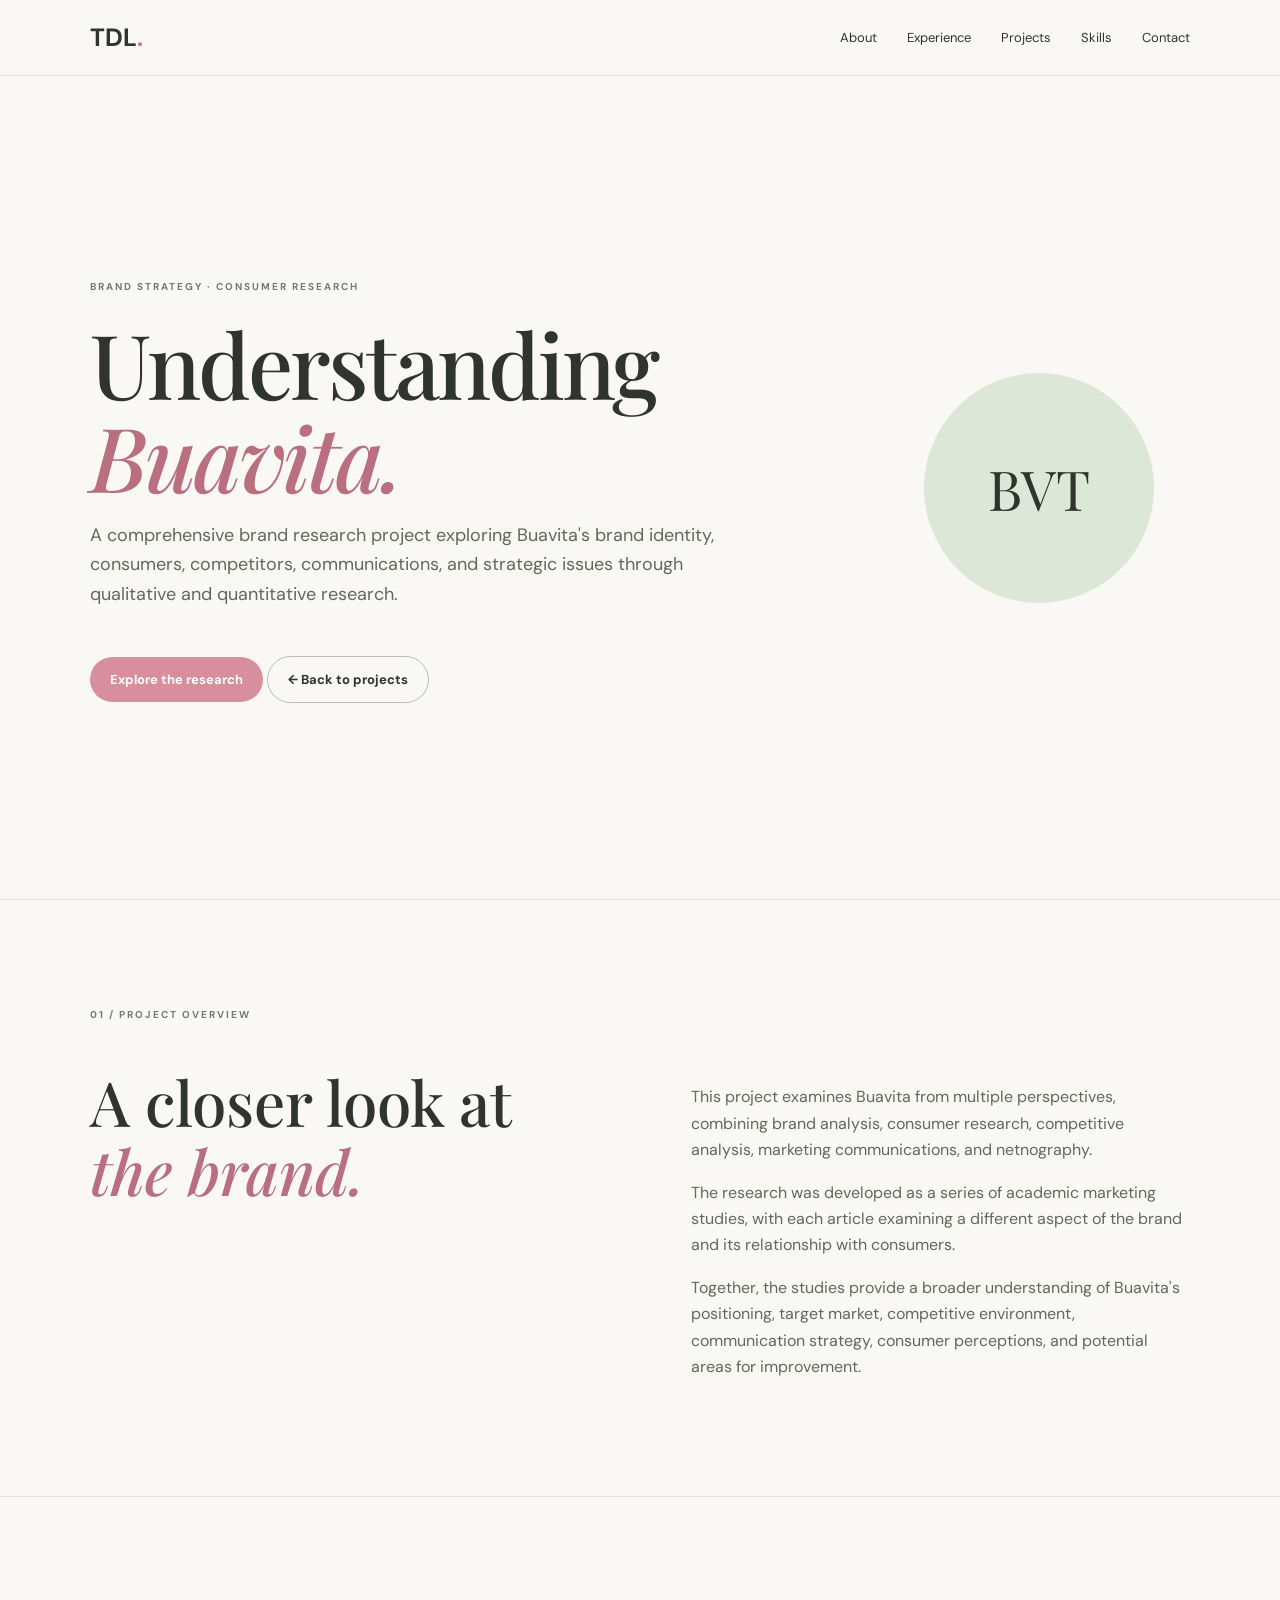
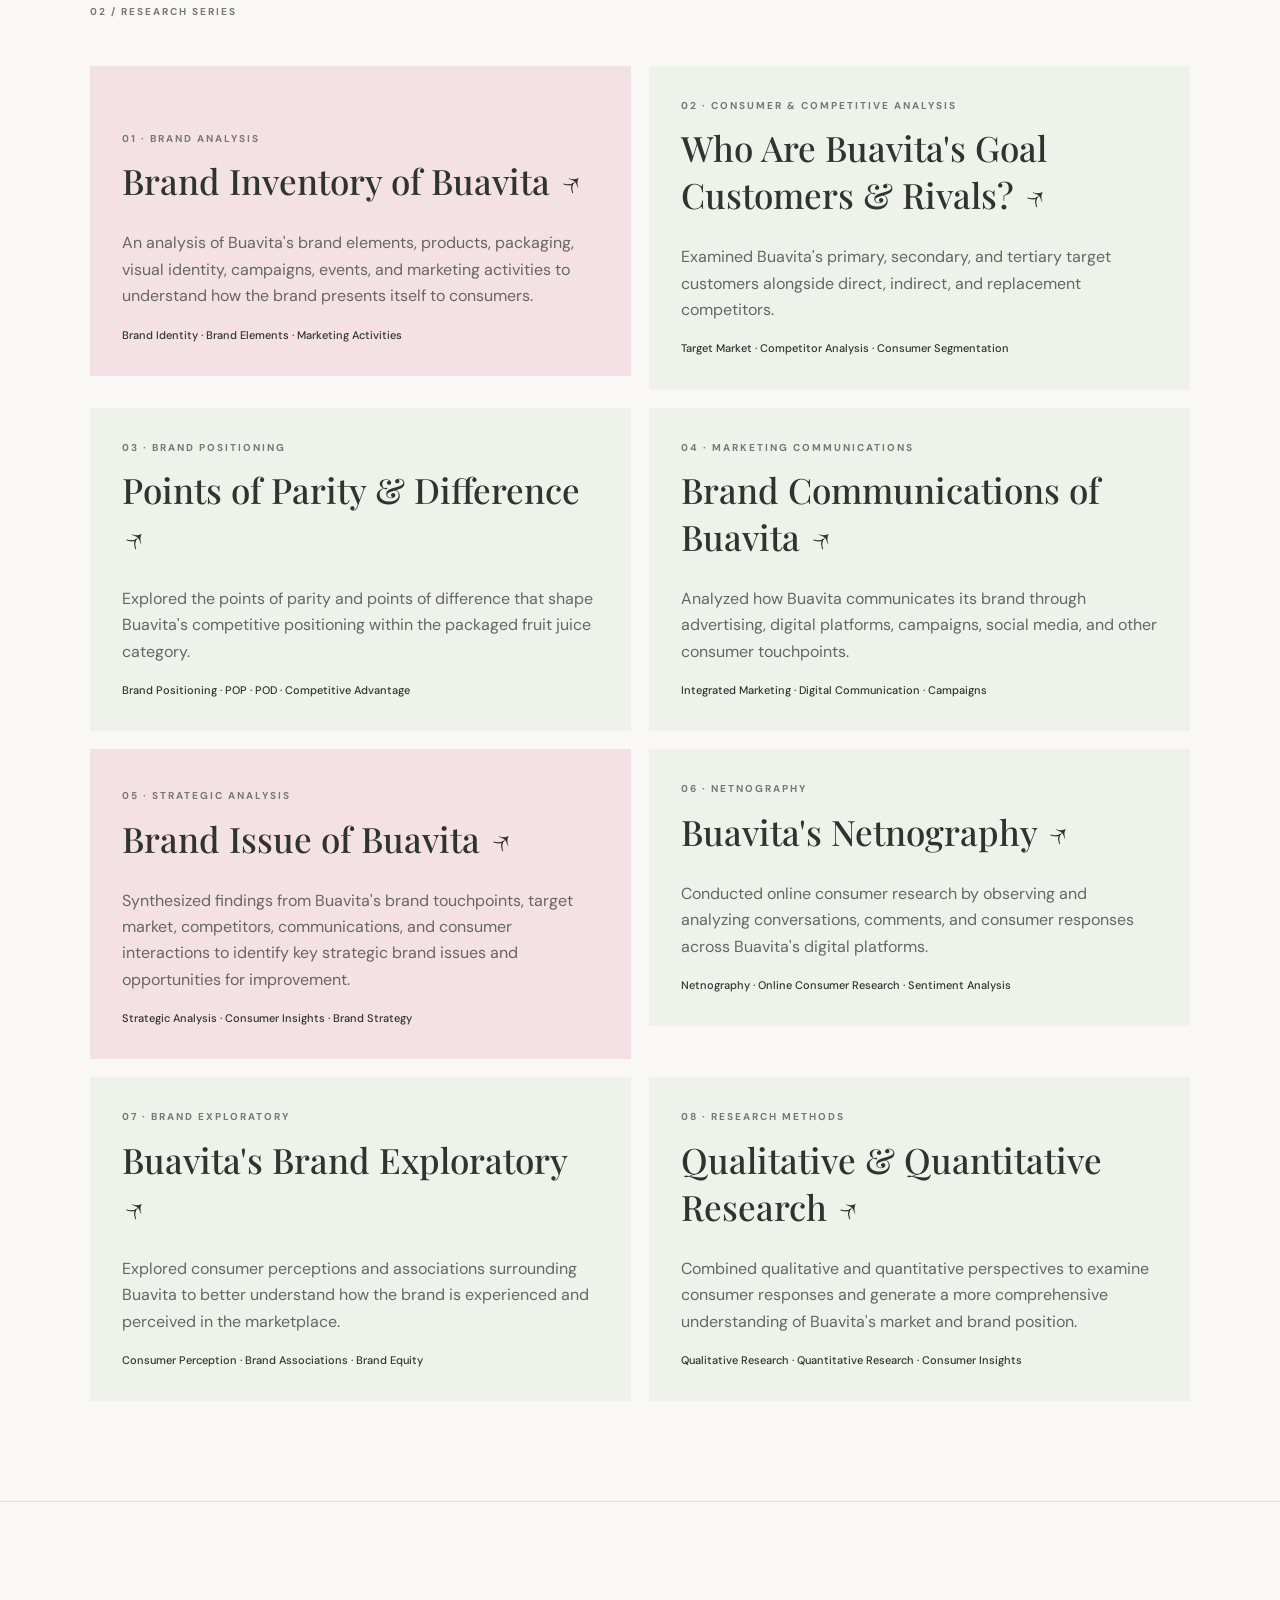
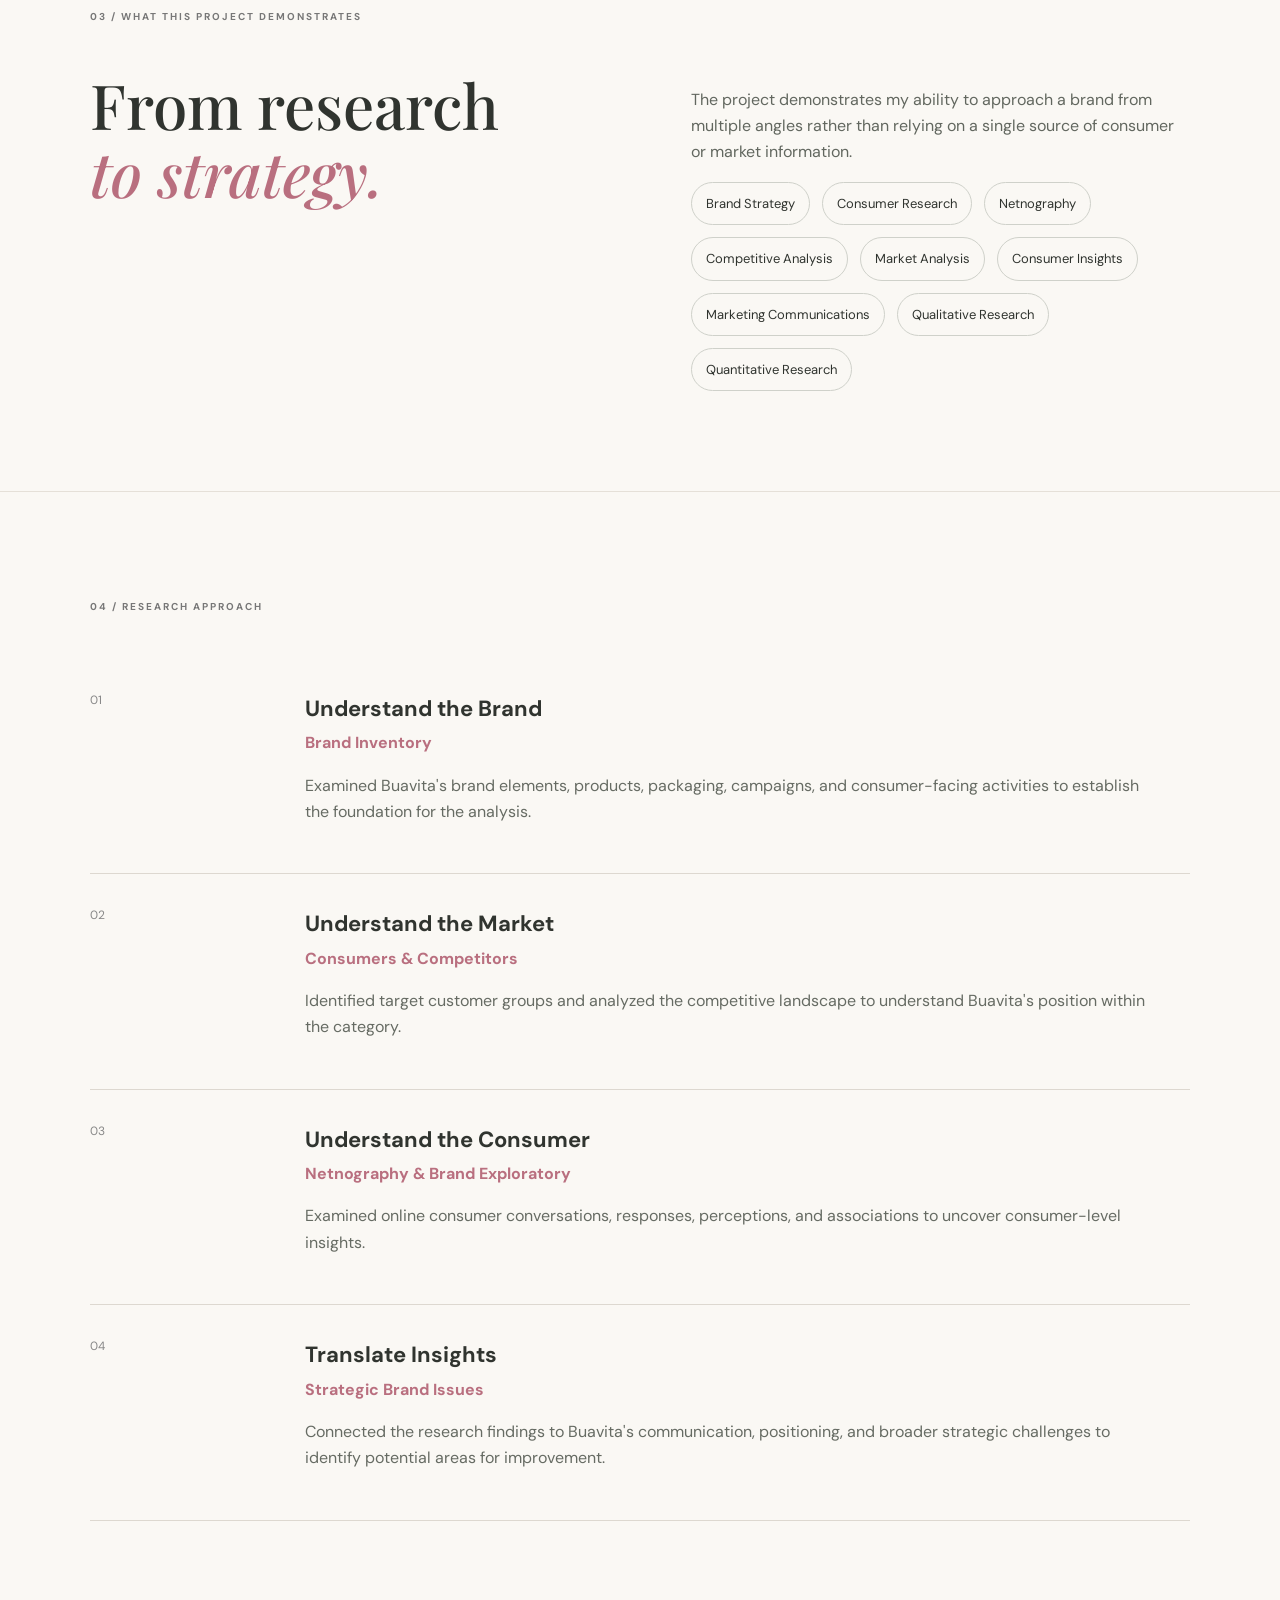
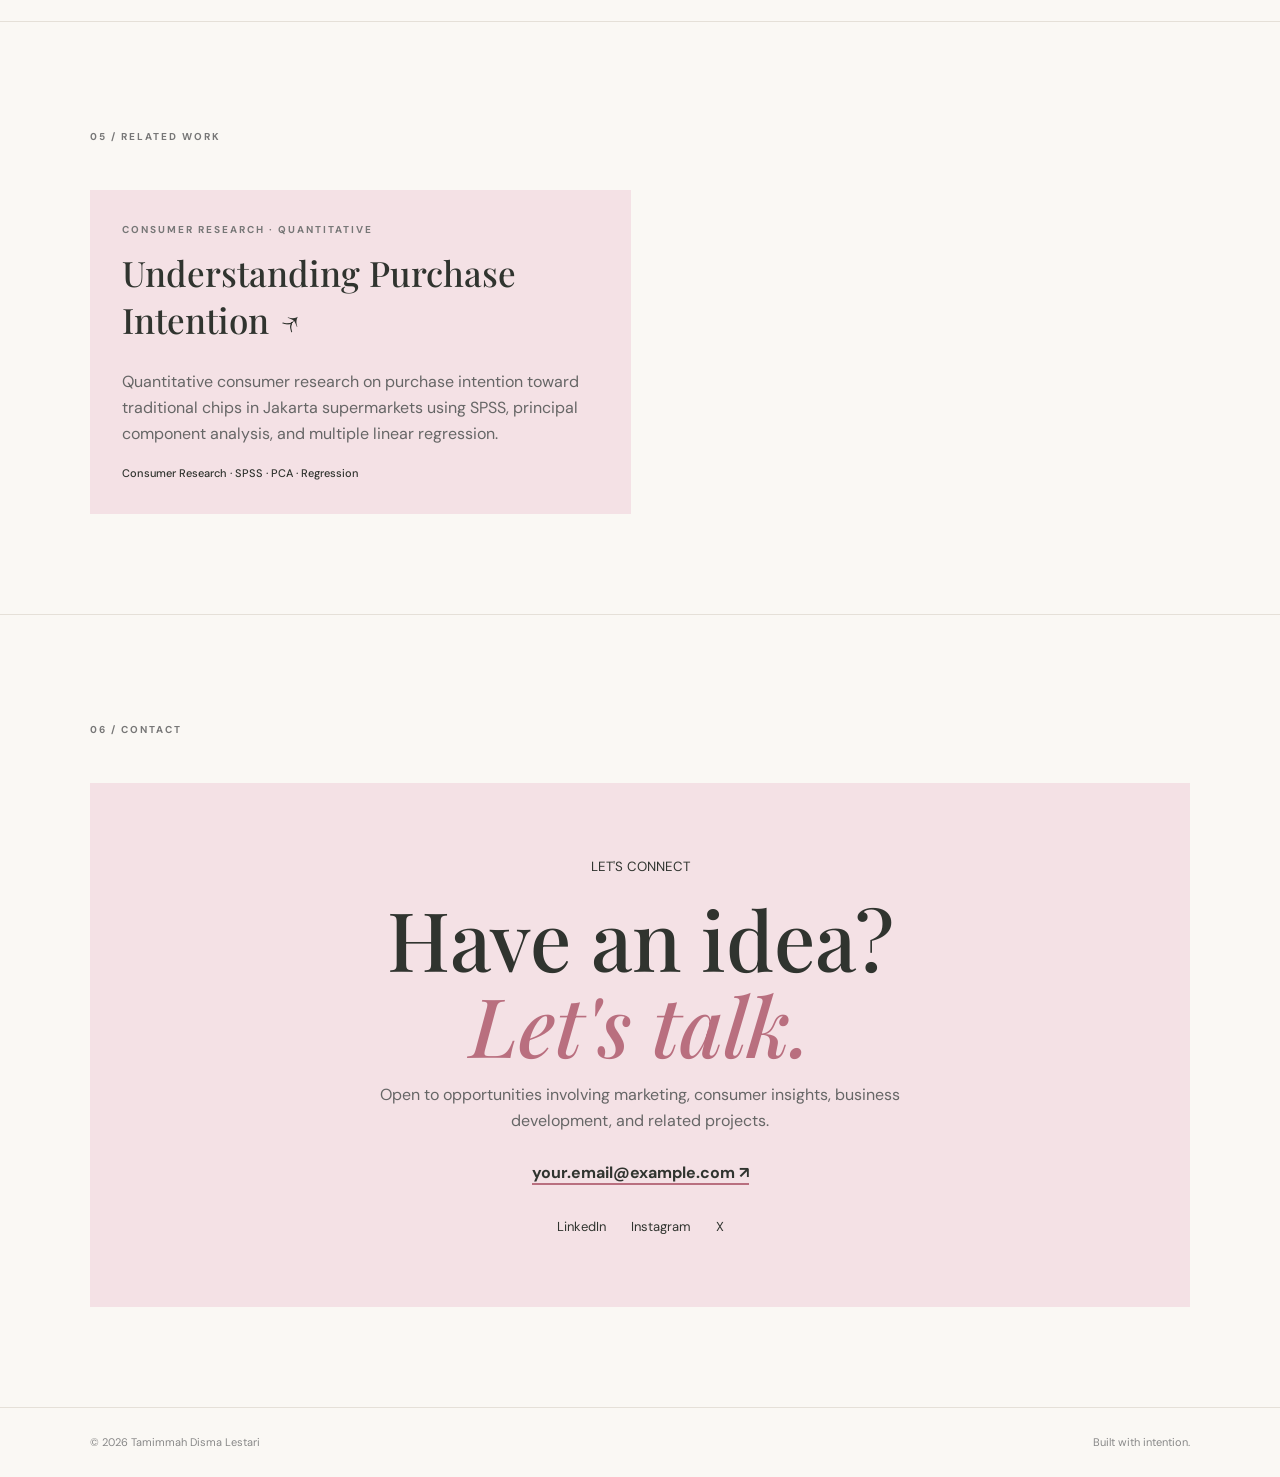
==== buavita.html @ c4d11d2f "Create buavita.html" ====
<!doctype html>
<html lang="en">
<head>
  <meta charset="utf-8">
  <meta name="viewport" content="width=device-width,initial-scale=1">

  <title>Buavita Brand Strategy · Tamimmah Disma Lestari</title>

  <link rel="preconnect" href="https://fonts.googleapis.com">
  <link rel="preconnect" href="https://fonts.gstatic.com" crossorigin>

  <link href="https://fonts.googleapis.com/css2?family=DM+Sans:wght@400;500;600;700&family=Playfair+Display:ital,wght@0,500;0,600;1,500&display=swap" rel="stylesheet">

  <link rel="stylesheet" href="style.css">
</head>

<body>

<header>
  <a class="logo" href="index.html">TDL<span>.</span></a>

  <button id="menu">☰</button>

  <nav>
    <a href="index.html#about">About</a>
    <a href="index.html#experience">Experience</a>
    <a href="index.html#projects">Projects</a>
    <a href="index.html#skills">Skills</a>
    <a href="index.html#contact">Contact</a>
  </nav>
</header>


<!-- HERO -->

<section class="hero">

  <div>

    <small>BRAND STRATEGY · CONSUMER RESEARCH</small>

    <h1>
      Understanding <i>Buavita.</i>
    </h1>

    <p>
      A comprehensive brand research project exploring Buavita's
      brand identity, consumers, competitors, communications,
      and strategic issues through qualitative and quantitative research.
    </p>

    <a class="btn" href="#research">
      Explore the research
    </a>

    <a class="btn ghost" href="index.html#projects">
      ← Back to projects
    </a>

  </div>

  <div class="initials">BVT</div>

</section>


<!-- OVERVIEW -->

<section id="research">

  <small>01 / PROJECT OVERVIEW</small>

  <div class="grid">

    <h2>
      A closer look at<br>
      <i>the brand.</i>
    </h2>

    <div>

      <p>
        This project examines Buavita from multiple perspectives,
        combining brand analysis, consumer research, competitive
        analysis, marketing communications, and netnography.
      </p>

      <p>
        The research was developed as a series of academic marketing
        studies, with each article examining a different aspect of
        the brand and its relationship with consumers.
      </p>

      <p>
        Together, the studies provide a broader understanding of
        Buavita's positioning, target market, competitive environment,
        communication strategy, consumer perceptions, and potential
        areas for improvement.
      </p>

    </div>

  </div>

</section>


<!-- RESEARCH SERIES -->

<section>

  <small>02 / RESEARCH SERIES</small>

  <div class="cards">


    <!-- ARTICLE 01 -->

    <a
      class="project-link"
      href="https://tamimmah-disma.medium.com/brand-inventory-of-buavita-a9347f192b35"
      target="_blank"
      rel="noopener noreferrer"
    >

      <article class="featured">

        <small>01 · BRAND ANALYSIS</small>

        <h2>
          Brand Inventory of Buavita ↗
        </h2>

        <p>
          An analysis of Buavita's brand elements, products,
          packaging, visual identity, campaigns, events,
          and marketing activities to understand how the
          brand presents itself to consumers.
        </p>

        <b>
          Brand Identity · Brand Elements · Marketing Activities
        </b>

      </article>

    </a>


    <!-- ARTICLE 02 -->

    <a
      class="project-link"
      href="https://tamimmah-disma.medium.com/who-are-buavita-s-goal-customers-and-rivals-48ff3c3909b0"
      target="_blank"
      rel="noopener noreferrer"
    >

      <article>

        <small>02 · CONSUMER & COMPETITIVE ANALYSIS</small>

        <h2>
          Who Are Buavita's Goal Customers & Rivals? ↗
        </h2>

        <p>
          Examined Buavita's primary, secondary, and tertiary
          target customers alongside direct, indirect, and
          replacement competitors.
        </p>

        <b>
          Target Market · Competitor Analysis · Consumer Segmentation
        </b>

      </article>

    </a>


    <!-- ARTICLE 03 -->

    <a
      class="project-link"
      href="https://tamimmah-disma.medium.com/buavita-s-point-of-parities-and-diversities-c2ceabd9a7ab"
      target="_blank"
      rel="noopener noreferrer"
    >

      <article>

        <small>03 · BRAND POSITIONING</small>

        <h2>
          Points of Parity & Difference ↗
        </h2>

        <p>
          Explored the points of parity and points of difference
          that shape Buavita's competitive positioning within
          the packaged fruit juice category.
        </p>

        <b>
          Brand Positioning · POP · POD · Competitive Advantage
        </b>

      </article>

    </a>


    <!-- ARTICLE 04 -->

    <a
      class="project-link"
      href="https://tamimmah-disma.medium.com/brand-communications-of-buavita-9f6d4746de29"
      target="_blank"
      rel="noopener noreferrer"
    >

      <article>

        <small>04 · MARKETING COMMUNICATIONS</small>

        <h2>
          Brand Communications of Buavita ↗
        </h2>

        <p>
          Analyzed how Buavita communicates its brand through
          advertising, digital platforms, campaigns, social media,
          and other consumer touchpoints.
        </p>

        <b>
          Integrated Marketing · Digital Communication · Campaigns
        </b>

      </article>

    </a>


    <!-- ARTICLE 05 -->

    <a
      class="project-link"
      href="https://tamimmah-disma.medium.com/brand-issue-of-buavita-b6153f0d9387"
      target="_blank"
      rel="noopener noreferrer"
    >

      <article class="featured">

        <small>05 · STRATEGIC ANALYSIS</small>

        <h2>
          Brand Issue of Buavita ↗
        </h2>

        <p>
          Synthesized findings from Buavita's brand touchpoints,
          target market, competitors, communications, and consumer
          interactions to identify key strategic brand issues and
          opportunities for improvement.
        </p>

        <b>
          Strategic Analysis · Consumer Insights · Brand Strategy
        </b>

      </article>

    </a>


    <!-- ARTICLE 06 -->

    <a
      class="project-link"
      href="https://tamimmah-disma.medium.com/buavitas-netnography-61ecbf5b9eec"
      target="_blank"
      rel="noopener noreferrer"
    >

      <article>

        <small>06 · NETNOGRAPHY</small>

        <h2>
          Buavita's Netnography ↗
        </h2>

        <p>
          Conducted online consumer research by observing and
          analyzing conversations, comments, and consumer responses
          across Buavita's digital platforms.
        </p>

        <b>
          Netnography · Online Consumer Research · Sentiment Analysis
        </b>

      </article>

    </a>


    <!-- ARTICLE 07 -->

    <a
      class="project-link"
      href="https://tamimmah-disma.medium.com/buavitas-brand-exploratory-178ee6244a86"
      target="_blank"
      rel="noopener noreferrer"
    >

      <article>

        <small>07 · BRAND EXPLORATORY</small>

        <h2>
          Buavita's Brand Exploratory ↗
        </h2>

        <p>
          Explored consumer perceptions and associations surrounding
          Buavita to better understand how the brand is experienced
          and perceived in the marketplace.
        </p>

        <b>
          Consumer Perception · Brand Associations · Brand Equity
        </b>

      </article>

    </a>


    <!-- ARTICLE 08 -->

    <a
      class="project-link"
      href="https://tamimmah-disma.medium.com/nethnography-qualitative-quantitative-research-of-buavita-6ca28031c7a3"
      target="_blank"
      rel="noopener noreferrer"
    >

      <article>

        <small>08 · RESEARCH METHODS</small>

        <h2>
          Qualitative & Quantitative Research ↗
        </h2>

        <p>
          Combined qualitative and quantitative perspectives to
          examine consumer responses and generate a more comprehensive
          understanding of Buavita's market and brand position.
        </p>

        <b>
          Qualitative Research · Quantitative Research · Consumer Insights
        </b>

      </article>

    </a>


  </div>

</section>


<!-- KEY TAKEAWAYS -->

<section>

  <small>03 / WHAT THIS PROJECT DEMONSTRATES</small>

  <div class="grid">

    <h2>
      From research<br>
      <i>to strategy.</i>
    </h2>

    <div>

      <p>
        The project demonstrates my ability to approach a brand
        from multiple angles rather than relying on a single source
        of consumer or market information.
      </p>

      <div class="skills">

        <span>Brand Strategy</span>
        <span>Consumer Research</span>
        <span>Netnography</span>
        <span>Competitive Analysis</span>
        <span>Market Analysis</span>
        <span>Consumer Insights</span>
        <span>Marketing Communications</span>
        <span>Qualitative Research</span>
        <span>Quantitative Research</span>

      </div>

    </div>

  </div>

</section>


<!-- RESEARCH APPROACH -->

<section>

  <small>04 / RESEARCH APPROACH</small>

  <div class="list">


    <article>

      <time>01</time>

      <div>

        <h3>
          Understand the Brand
        </h3>

        <h4>
          Brand Inventory
        </h4>

        <p>
          Examined Buavita's brand elements, products,
          packaging, campaigns, and consumer-facing activities
          to establish the foundation for the analysis.
        </p>

      </div>

    </article>


    <article>

      <time>02</time>

      <div>

        <h3>
          Understand the Market
        </h3>

        <h4>
          Consumers & Competitors
        </h4>

        <p>
          Identified target customer groups and analyzed the
          competitive landscape to understand Buavita's position
          within the category.
        </p>

      </div>

    </article>


    <article>

      <time>03</time>

      <div>

        <h3>
          Understand the Consumer
        </h3>

        <h4>
          Netnography & Brand Exploratory
        </h4>

        <p>
          Examined online consumer conversations, responses,
          perceptions, and associations to uncover consumer-level
          insights.
        </p>

      </div>

    </article>


    <article>

      <time>04</time>

      <div>

        <h3>
          Translate Insights
        </h3>

        <h4>
          Strategic Brand Issues
        </h4>

        <p>
          Connected the research findings to Buavita's communication,
          positioning, and broader strategic challenges to identify
          potential areas for improvement.
        </p>

      </div>

    </article>


  </div>

</section>


<!-- RELATED PROJECT -->

<section>

  <small>05 / RELATED WORK</small>

  <div class="cards">

    <a
      class="project-link"
      href="Consumer_Purchase_Intention_Traditional_Chips.pdf"
      target="_blank"
      rel="noopener noreferrer"
    >

      <article class="featured">

        <small>
          CONSUMER RESEARCH · QUANTITATIVE
        </small>

        <h2>
          Understanding Purchase Intention ↗
        </h2>

        <p>
          Quantitative consumer research on purchase intention
          toward traditional chips in Jakarta supermarkets using
          SPSS, principal component analysis, and multiple linear
          regression.
        </p>

        <b>
          Consumer Research · SPSS · PCA · Regression
        </b>

      </article>

    </a>

  </div>

</section>


<!-- CONTACT -->

<section id="contact">

  <small>06 / CONTACT</small>

  <div class="contact">

    <small>
      LET'S CONNECT
    </small>

    <h2>
      Have an idea?<br>
      <i>Let's talk.</i>
    </h2>

    <p>
      Open to opportunities involving marketing, consumer insights,
      business development, and related projects.
    </p>

    <a
      class="email"
      href="mailto:your.email@example.com"
    >
      your.email@example.com ↗
    </a>

    <div class="social">

      <a href="#">
        LinkedIn
      </a>

      <a href="#">
        Instagram
      </a>

      <a href="#">
        X
      </a>

    </div>

  </div>

</section>


<!-- FOOTER -->

<footer>

  © 2026 Tamimmah Disma Lestari

  <span>
    Built with intention.
  </span>

</footer>


<script src="script.js"></script>

</body>
</html>
---- style.css ----
*{box-sizing:border-box}html{scroll-behavior:smooth}body{margin:0;background:#faf8f4;color:#30342f;font:16px/1.65 "DM Sans",sans-serif}a{text-decoration:none;color:inherit}header{height:76px;padding:0 7vw;display:flex;align-items:center;justify-content:space-between;position:sticky;top:0;z-index:5;background:#faf8f4ee;border-bottom:1px solid #e5e0d8}.logo{font-size:25px;font-weight:700}.logo span{color:#c97989}nav{display:flex;gap:30px;font-size:13px}#menu{display:none;background:none;border:0;font-size:24px}section{padding:100px 7vw;border-bottom:1px solid #e5e0d8}hero{}.hero{min-height:calc(100vh - 76px);display:grid;grid-template-columns:1.4fr .6fr;align-items:center;gap:7vw}.hero h1{font:500 clamp(50px,7vw,90px)/1.04 "Playfair Display",serif;letter-spacing:-3px;margin:18px 0}.hero h1 i,h2 i{color:#b96f7f}.hero p{max-width:650px;font-size:18px;color:#62675f}.hero small,section>small,.cards small{letter-spacing:2px;font-weight:700;font-size:10px;color:#777}.initials{width:230px;height:230px;border-radius:50%;display:grid;place-items:center;background:#dce7d7;font:55px "Playfair Display",serif;margin:auto}.btn{display:inline-block;margin-top:28px;padding:12px 20px;border-radius:25px;background:#d98e9d;color:white;font-weight:700;font-size:13px}.btn.ghost{background:none;color:#30342f;border:1px solid #bbb}.grid{display:grid;grid-template-columns:1fr 1fr;gap:8vw;margin-top:42px}.grid h2,.edu h2{font:500 clamp(38px,5vw,62px)/1.1 "Playfair Display",serif;margin:0}.grid p{color:#62675f}.list{margin-top:40px}.list article{display:grid;grid-template-columns:170px 1fr;gap:45px;padding:32px 0;border-bottom:1px solid #ddd8d0}.list h3{font-size:22px;margin:0}.list h4{color:#b96f7f;margin:3px 0 12px}.list p{color:#666b63;max-width:850px}.list time{font-size:12px;color:#888}.cards{display:grid;grid-template-columns:1fr 1fr;gap:18px;margin-top:42px}.cards article{padding:32px;background:#eef2ea;min-height:250px;display:flex;flex-direction:column;justify-content:end}.cards .featured{grid-column:span 2;background:#f4e1e5;min-height:310px}.cards h2{font:500 35px "Playfair Display",serif;margin:10px 0}.cards p{color:#666}.cards b{font-size:11px;font-weight:500}.skills{display:flex;flex-wrap:wrap;gap:12px;align-content:center}.skills span{border:1px solid #cfd1ca;border-radius:25px;padding:10px 14px;font-size:13px}.edu{margin-top:42px;padding:38px;background:#dce7d7;display:flex;justify-content:space-between;align-items:center}.edu h2{font-size:38px;margin:5px 0}.edu strong{font:42px "Playfair Display",serif}.contact{margin-top:42px;text-align:center;padding:70px 20px;background:#f4e1e5}.contact h2{font:500 clamp(48px,7vw,82px)/1.05 "Playfair Display",serif;margin:15px 0}.contact p{color:#666;max-width:550px;margin:0 auto 25px}.email{font-weight:700;border-bottom:2px solid #b96f7f}.social{display:flex;justify-content:center;gap:25px;margin-top:30px;font-size:13px}footer{padding:25px 7vw;font-size:11px;color:#888;display:flex;justify-content:space-between}@media(max-width:760px){nav{display:none;position:absolute;top:76px;left:0;right:0;background:#faf8f4;padding:20px 5vw;flex-direction:column}nav.open{display:flex}#menu{display:block}.hero,.grid{grid-template-columns:1fr}.initials{display:none}.hero h1{font-size:54px}.cards{grid-template-columns:1fr}.cards .featured{grid-column:span 1}.list article{grid-template-columns:1fr;gap:5px}section{padding:75px 5vw}.edu,footer{flex-direction:column;align-items:flex-start;gap:20px}}
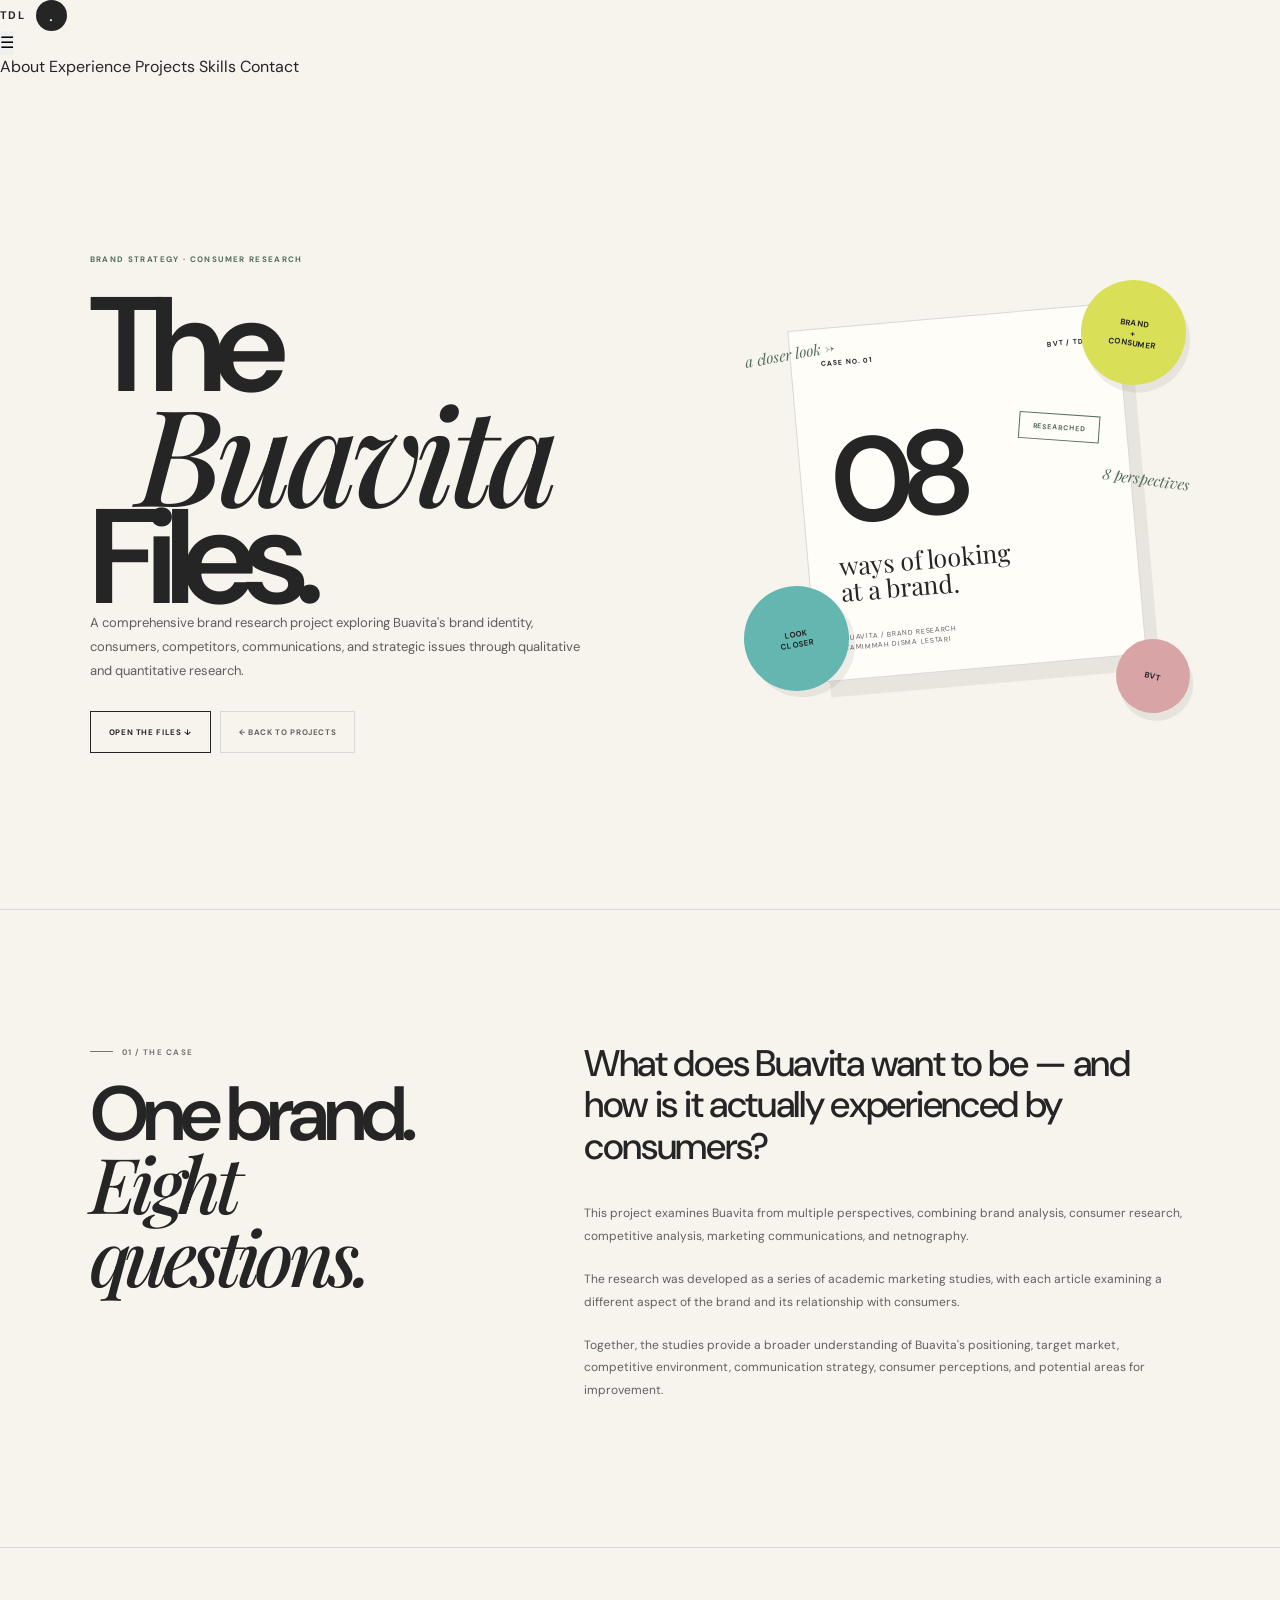
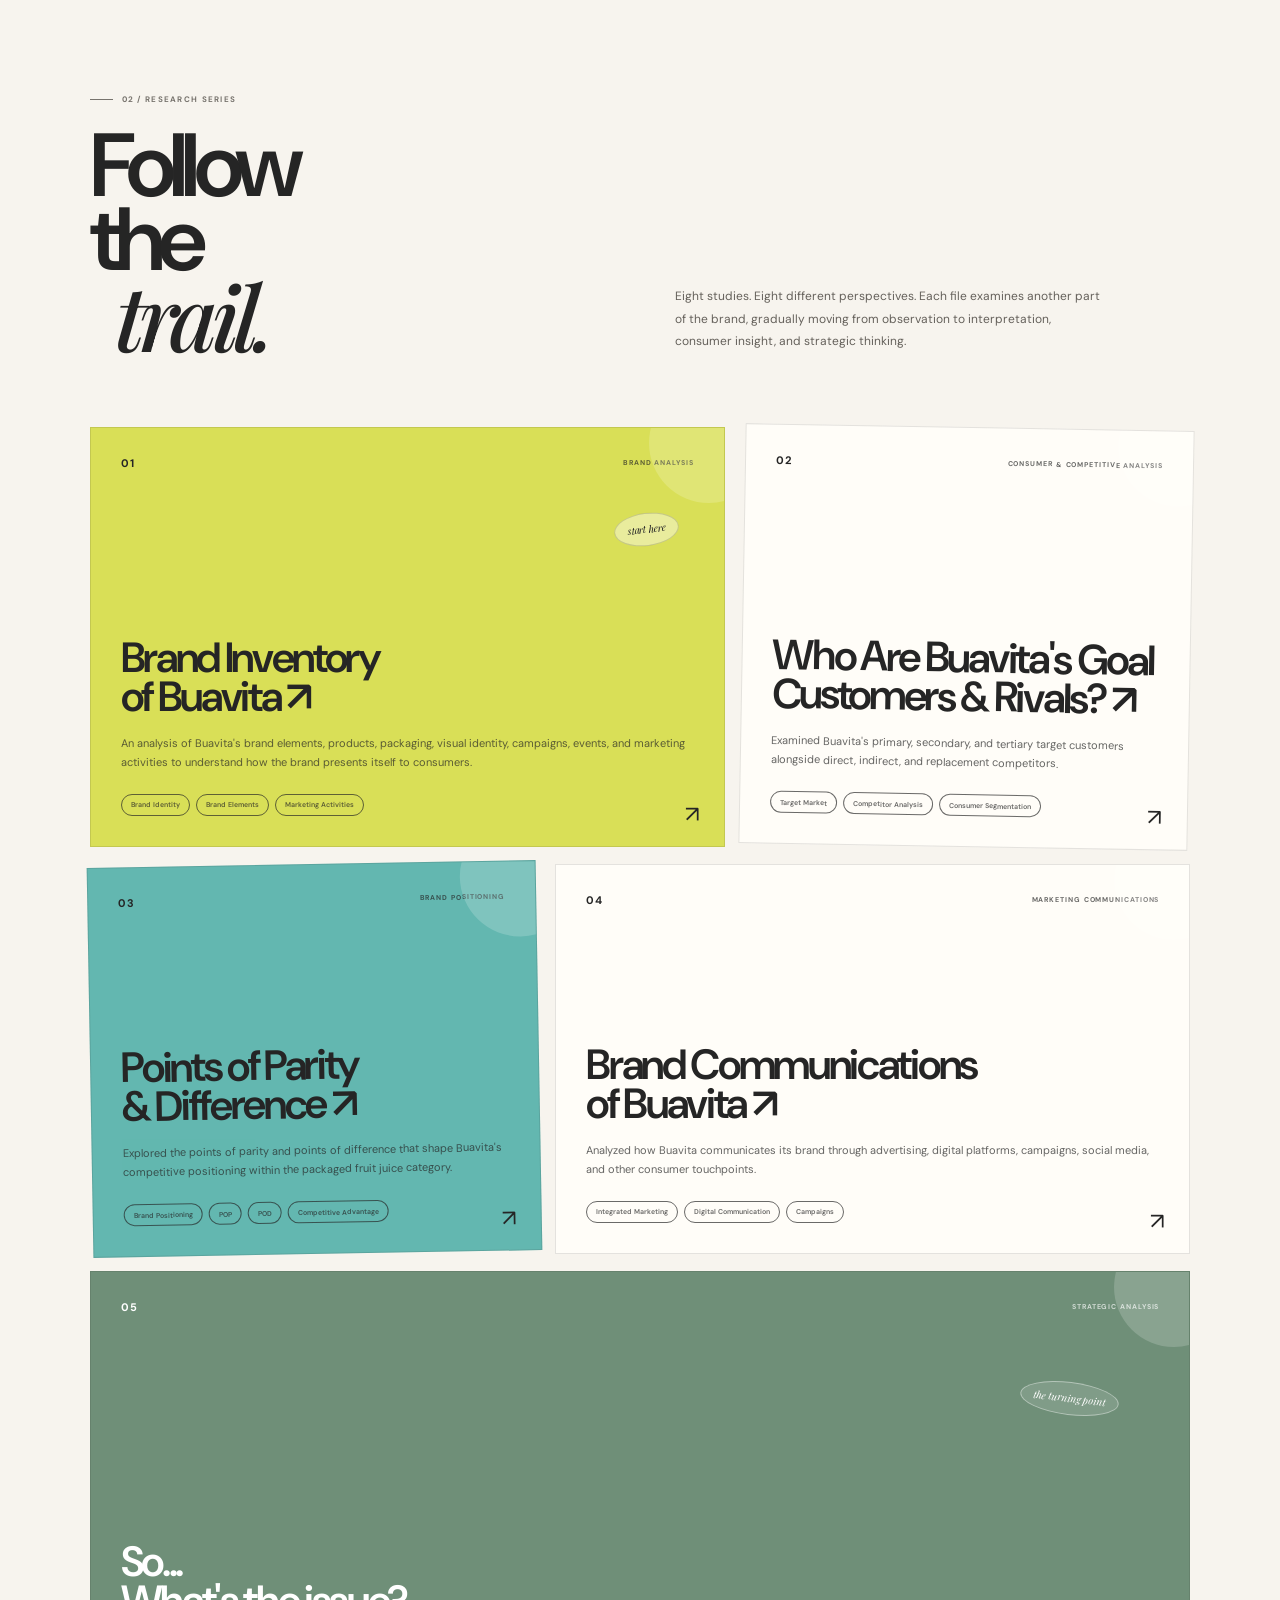
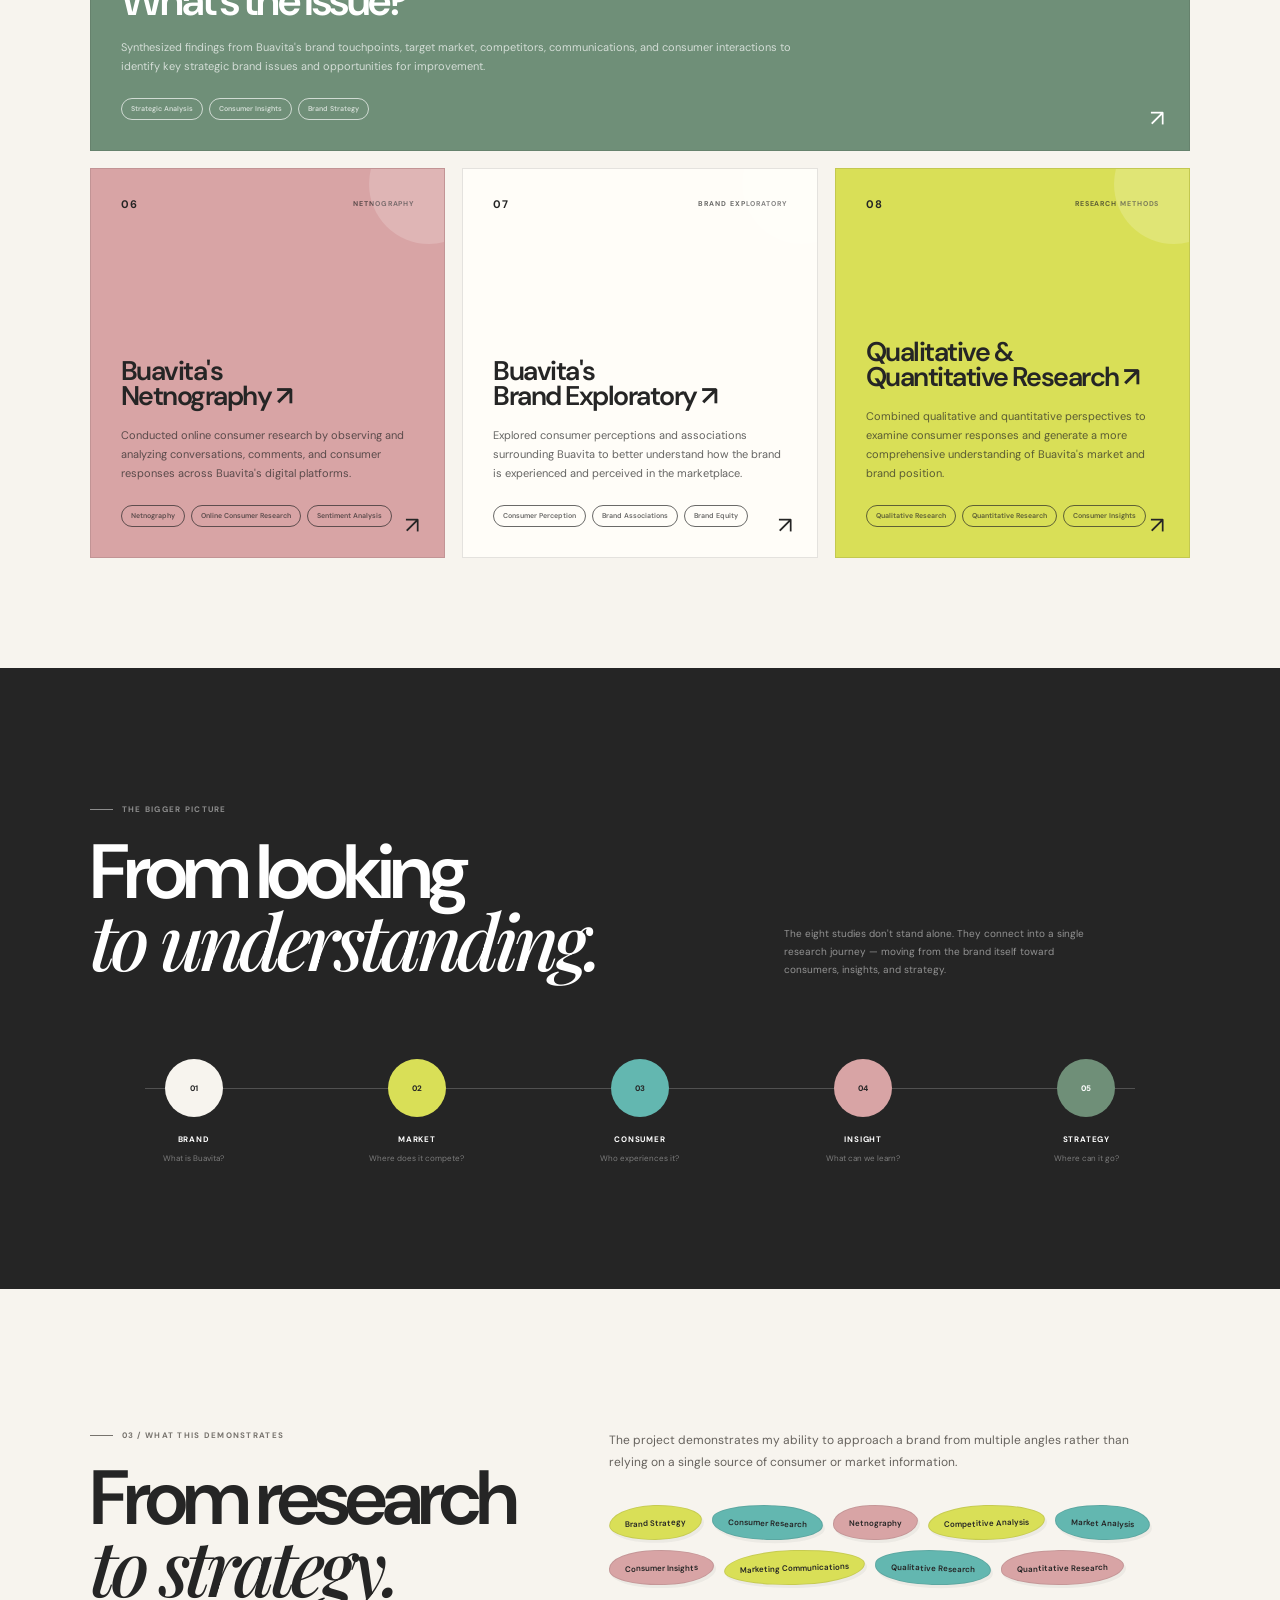
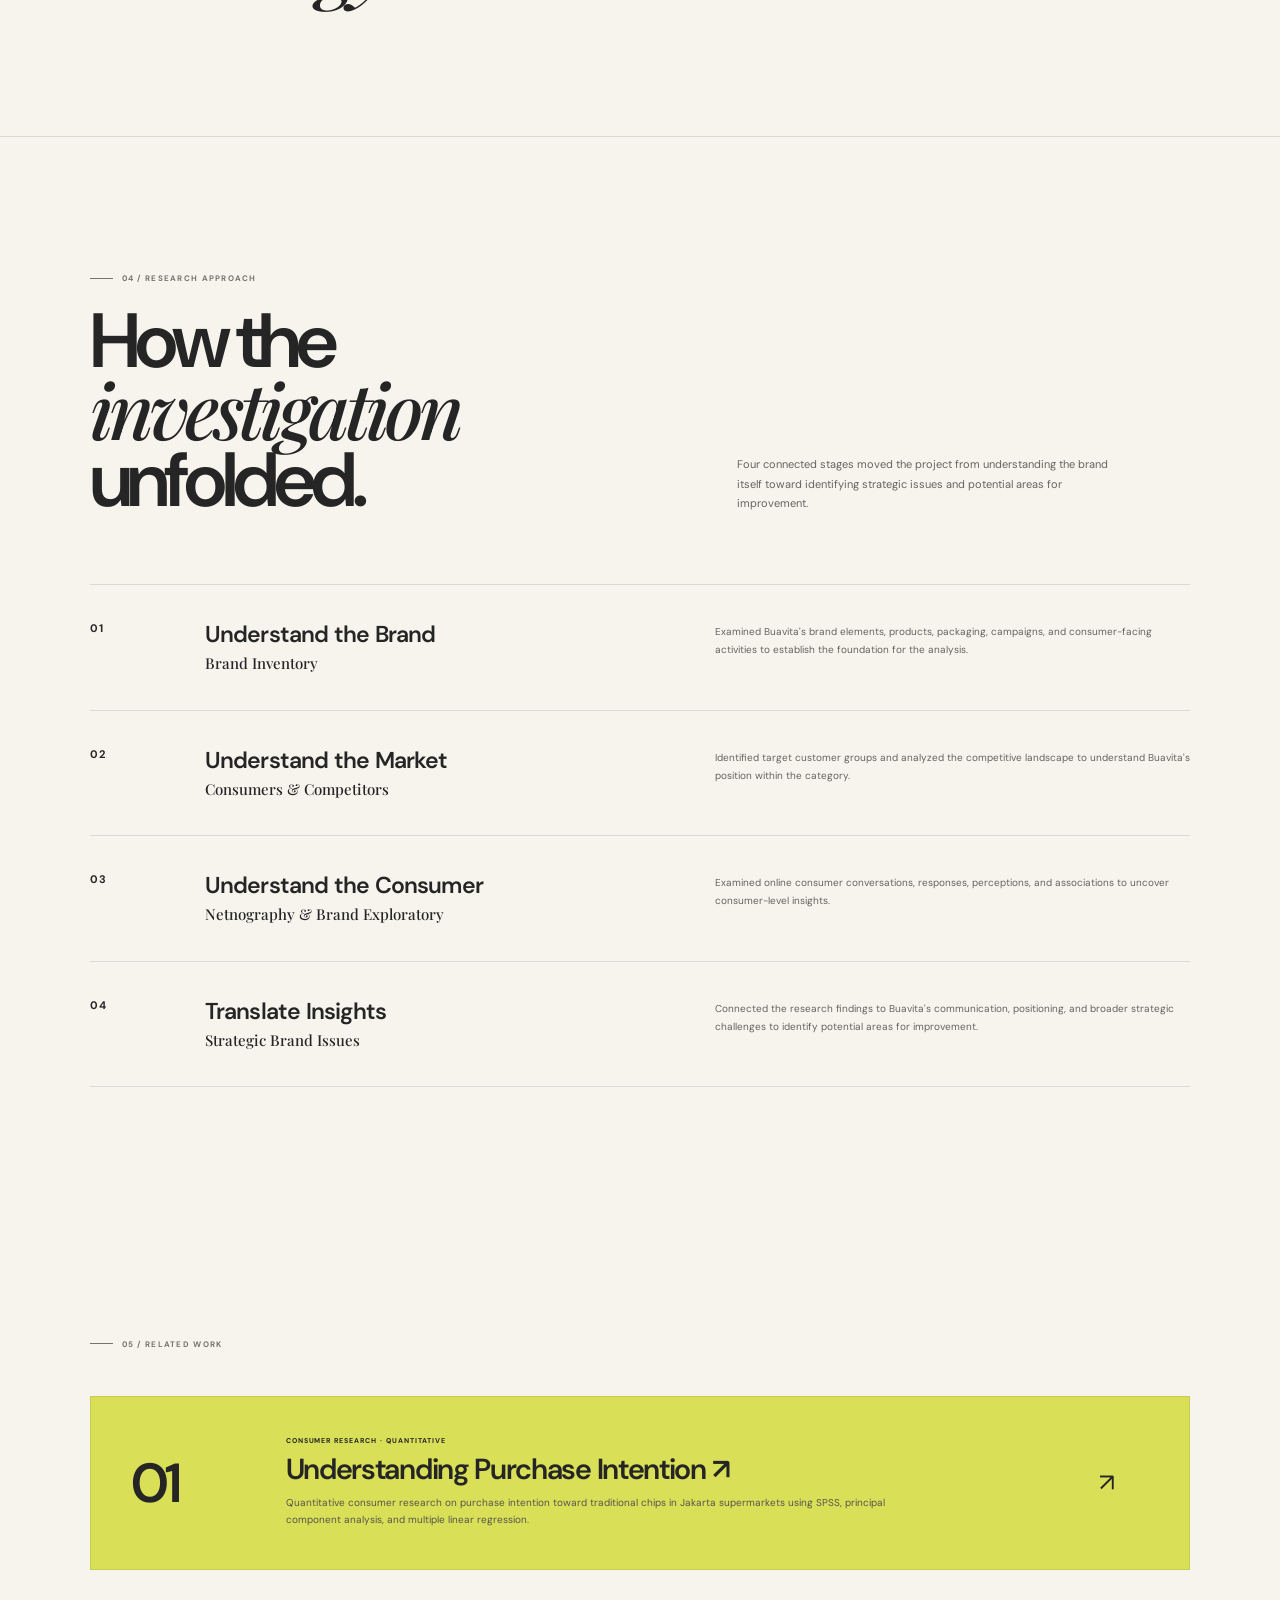
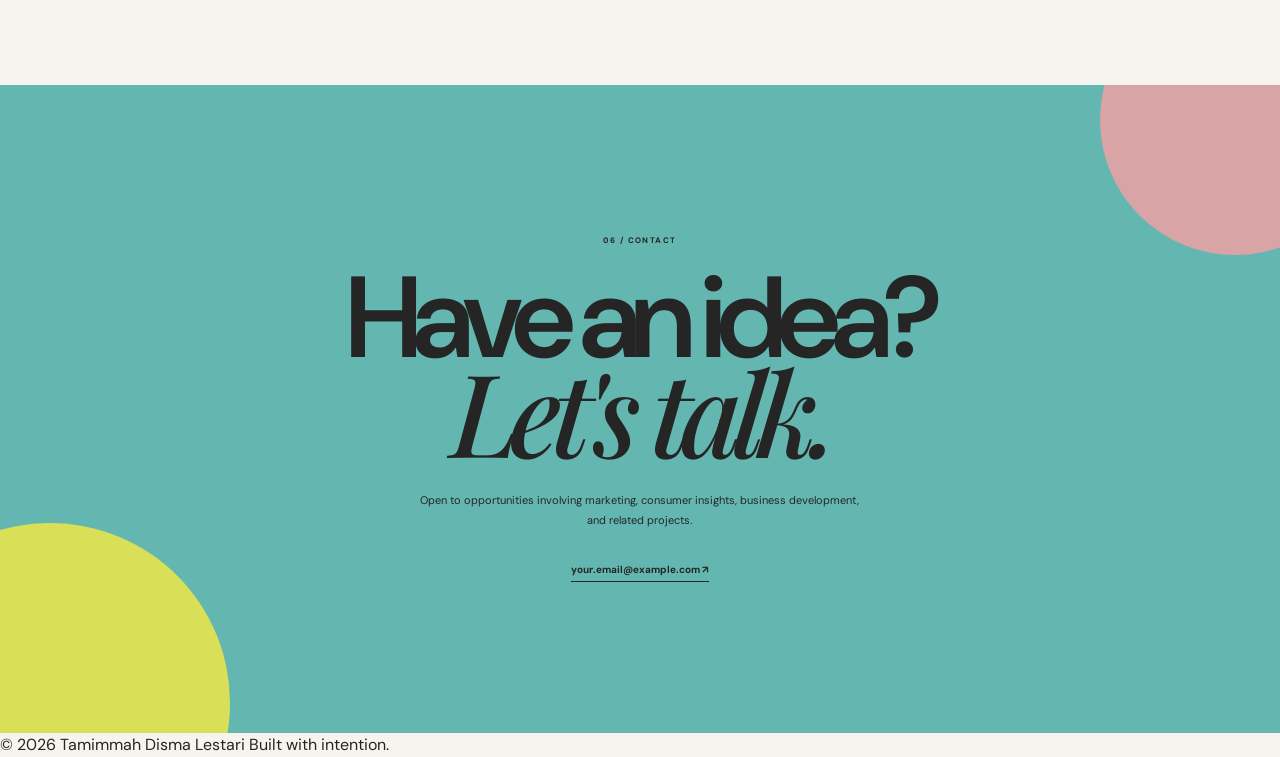
==== commit fd5e253c: "Update buavita.html" ====
--- a/buavita.html
+++ b/buavita.html
@@ -1,647 +1,2800 @@
 <!doctype html>
 <html lang="en">
+
 <head>
   <meta charset="utf-8">
   <meta name="viewport" content="width=device-width,initial-scale=1">
 
-  <title>Buavita Brand Strategy · Tamimmah Disma Lestari</title>
+  <title>The Buavita Files · Tamimmah Disma Lestari</title>
 
   <link rel="preconnect" href="https://fonts.googleapis.com">
   <link rel="preconnect" href="https://fonts.gstatic.com" crossorigin>
 
-  <link href="https://fonts.googleapis.com/css2?family=DM+Sans:wght@400;500;600;700&family=Playfair+Display:ital,wght@0,500;0,600;1,500&display=swap" rel="stylesheet">
+  <link
+    href="https://fonts.googleapis.com/css2?family=DM+Sans:wght@400;500;600;700&family=Playfair+Display:ital,wght@0,500;0,600;1,500&display=swap"
+    rel="stylesheet"
+  >
 
   <link rel="stylesheet" href="style.css">
+
+  <style>
+
+    /* =========================================================
+       BUAVITA FILES
+       Page-specific styling
+       ========================================================= */
+
+    .bvt-page {
+      --bvt-cream: #f7f4ee;
+      --bvt-charcoal: #252525;
+      --bvt-green: #6f8f78;
+      --bvt-green-dark: #526d5a;
+      --bvt-turquoise: #63b7b0;
+      --bvt-yellow: #d9df57;
+      --bvt-pink: #d8a4a5;
+      --bvt-soft: #77736d;
+      --bvt-line: rgba(37,37,37,.13);
+
+      background: var(--bvt-cream);
+      color: var(--bvt-charcoal);
+
+      overflow: hidden;
+    }
+
+    .bvt-page *,
+    .bvt-page *::before,
+    .bvt-page *::after {
+      box-sizing: border-box;
+    }
+
+    .bvt-page a {
+      color: inherit;
+      text-decoration: none;
+    }
+
+    .bvt-page p {
+      margin-top: 0;
+    }
+
+    .bvt-label {
+      display: inline-flex;
+      align-items: center;
+      gap: 9px;
+
+      font-family: var(--sans);
+      font-size: 8px;
+      line-height: 1;
+      font-weight: 700;
+      letter-spacing: .16em;
+      text-transform: uppercase;
+
+      color: var(--bvt-soft);
+    }
+
+    .bvt-label::before {
+      content: "";
+
+      width: 23px;
+      height: 1px;
+
+      background: currentColor;
+    }
+
+
+    /* =========================================================
+       HERO
+       ========================================================= */
+
+    .bvt-hero {
+      position: relative;
+
+      min-height: calc(100vh - 70px);
+
+      display: grid;
+      grid-template-columns: minmax(0, 1.15fr) minmax(340px, .85fr);
+      align-items: center;
+      gap: 50px;
+
+      padding: 100px 7vw 90px;
+
+      overflow: hidden;
+    }
+
+    .bvt-hero-copy {
+      position: relative;
+      z-index: 5;
+    }
+
+    .bvt-kicker {
+      display: inline-block;
+
+      margin-bottom: 30px;
+
+      font-family: var(--sans);
+      font-size: 8px;
+      line-height: 1;
+      font-weight: 700;
+      letter-spacing: .17em;
+      text-transform: uppercase;
+
+      color: var(--bvt-green-dark);
+    }
+
+    .bvt-hero h1 {
+      max-width: 850px;
+
+      margin: 0;
+
+      font-family: var(--sans);
+      font-size: clamp(68px, 10.5vw, 155px);
+      line-height: .79;
+      font-weight: 600;
+
+      letter-spacing: -.085em;
+    }
+
+    .bvt-hero h1 em {
+      display: block;
+
+      margin-left: .35em;
+
+      font-family: var(--serif);
+      font-weight: 500;
+      letter-spacing: -.055em;
+    }
+
+    .bvt-hero-description {
+      max-width: 510px;
+
+      margin: 45px 0 28px;
+
+      font-family: var(--sans);
+      font-size: 13px;
+      line-height: 1.85;
+
+      color: #5f5b56;
+    }
+
+    .bvt-hero-actions {
+      display: flex;
+      flex-wrap: wrap;
+      gap: 9px;
+    }
+
+    .bvt-button {
+      display: inline-flex;
+      align-items: center;
+      justify-content: center;
+
+      min-height: 42px;
+
+      padding: 0 18px;
+
+      border: 1px solid var(--bvt-charcoal);
+
+      font-family: var(--sans);
+      font-size: 8px;
+      line-height: 1;
+      font-weight: 700;
+      letter-spacing: .08em;
+      text-transform: uppercase;
+
+      transition:
+        transform .25s ease,
+        background .25s ease,
+        color .25s ease;
+    }
+
+    .bvt-button:hover {
+      transform: translateY(-3px);
+
+      background: var(--bvt-charcoal);
+      color: white;
+    }
+
+    .bvt-button.ghost {
+      border-color: var(--bvt-line);
+      color: #66615b;
+    }
+
+    .bvt-button.ghost:hover {
+      background: transparent;
+      color: var(--bvt-charcoal);
+    }
+
+
+    /* =========================================================
+       HERO CASE FILE
+       ========================================================= */
+
+    .bvt-hero-visual {
+      position: relative;
+
+      width: min(100%, 470px);
+      aspect-ratio: 1 / 1;
+
+      margin: auto;
+    }
+
+    .bvt-paper {
+      position: absolute;
+
+      top: 9%;
+      left: 13%;
+
+      width: 74%;
+      height: 79%;
+
+      padding: 30px;
+
+      background: #fffdf8;
+
+      border: 1px solid rgba(37,37,37,.17);
+
+      box-shadow:
+        12px 16px 0 rgba(37,37,37,.07);
+
+      transform: rotate(-5deg);
+
+      z-index: 2;
+    }
+
+    .bvt-paper-top {
+      display: flex;
+      justify-content: space-between;
+      align-items: flex-start;
+
+      font-size: 7px;
+      line-height: 1.5;
+      font-weight: 700;
+      letter-spacing: .13em;
+      text-transform: uppercase;
+    }
+
+    .bvt-paper-stamp {
+      position: absolute;
+
+      top: 30%;
+      right: 8%;
+
+      padding: 9px 13px;
+
+      border: 1px solid var(--bvt-green-dark);
+
+      font-size: 7px;
+      line-height: 1;
+      font-weight: 700;
+      letter-spacing: .13em;
+
+      color: var(--bvt-green-dark);
+
+      transform: rotate(9deg);
+    }
+
+    .bvt-paper-number {
+      margin-top: 70px;
+
+      font-family: var(--sans);
+      font-size: clamp(80px, 10vw, 120px);
+      line-height: .72;
+      font-weight: 600;
+
+      letter-spacing: -.09em;
+    }
+
+    .bvt-paper-title {
+      margin-top: 28px;
+
+      font-family: var(--serif);
+      font-size: 25px;
+      line-height: 1.03;
+    }
+
+    .bvt-paper-footer {
+      position: absolute;
+
+      left: 30px;
+      bottom: 25px;
+
+      font-size: 7px;
+      line-height: 1.5;
+      font-weight: 500;
+      letter-spacing: .1em;
+      text-transform: uppercase;
+
+      color: #777;
+    }
+
+    .bvt-sticker {
+      position: absolute;
+
+      display: flex;
+      align-items: center;
+      justify-content: center;
+
+      width: 105px;
+      height: 105px;
+
+      border-radius: 50%;
+
+      font-family: var(--sans);
+      font-size: 8px;
+      line-height: 1.25;
+      font-weight: 700;
+      text-align: center;
+      letter-spacing: .04em;
+      text-transform: uppercase;
+
+      box-shadow: 5px 7px 0 rgba(37,37,37,.08);
+
+      z-index: 5;
+    }
+
+    .bvt-sticker.yellow {
+      top: 1%;
+      right: 1%;
+
+      background: var(--bvt-yellow);
+
+      transform: rotate(8deg);
+    }
+
+    .bvt-sticker.turquoise {
+      left: 0;
+      bottom: 7%;
+
+      background: var(--bvt-turquoise);
+
+      transform: rotate(-9deg);
+    }
+
+    .bvt-sticker.pink {
+      right: 0;
+      bottom: 2%;
+
+      width: 74px;
+      height: 74px;
+
+      background: var(--bvt-pink);
+
+      transform: rotate(12deg);
+    }
+
+    .bvt-doodle {
+      position: absolute;
+
+      font-family: var(--serif);
+      font-size: 15px;
+      font-style: italic;
+
+      color: var(--bvt-green-dark);
+
+      z-index: 6;
+    }
+
+    .bvt-doodle.one {
+      top: 15%;
+      left: 0;
+
+      transform: rotate(-10deg);
+    }
+
+    .bvt-doodle.two {
+      right: 0;
+      top: 43%;
+
+      transform: rotate(8deg);
+    }
+
+
+    /* =========================================================
+       OVERVIEW
+       ========================================================= */
+
+    .bvt-overview {
+      padding: 125px 7vw;
+
+      border-top: 1px solid var(--bvt-line);
+      border-bottom: 1px solid var(--bvt-line);
+    }
+
+    .bvt-overview-grid {
+      display: grid;
+      grid-template-columns: .8fr 1.2fr;
+      gap: 90px;
+      align-items: start;
+    }
+
+    .bvt-overview-title {
+      position: sticky;
+      top: 100px;
+    }
+
+    .bvt-overview-title h2 {
+      margin: 22px 0 0;
+
+      font-family: var(--sans);
+      font-size: clamp(43px, 6vw, 82px);
+      line-height: .88;
+      font-weight: 600;
+
+      letter-spacing: -.07em;
+    }
+
+    .bvt-overview-title h2 em {
+      font-family: var(--serif);
+      font-weight: 500;
+    }
+
+    .bvt-overview-copy {
+      padding-top: 8px;
+    }
+
+    .bvt-big-question {
+      max-width: 650px;
+
+      margin: 0 0 35px;
+
+      font-family: var(--sans);
+      font-size: clamp(22px, 3vw, 37px);
+      line-height: 1.12;
+      font-weight: 500;
+
+      letter-spacing: -.035em;
+    }
+
+    .bvt-overview-copy p:not(.bvt-big-question) {
+      max-width: 650px;
+
+      margin-bottom: 20px;
+
+      font-family: var(--sans);
+      font-size: 12px;
+      line-height: 1.9;
+
+      color: #62605b;
+    }
+
+
+    /* =========================================================
+       RESEARCH HEADER
+       ========================================================= */
+
+    .bvt-research {
+      padding: 135px 7vw 110px;
+    }
+
+    .bvt-research-heading {
+      display: grid;
+      grid-template-columns: 1fr 1fr;
+      gap: 70px;
+
+      margin-bottom: 75px;
+    }
+
+    .bvt-research-heading h2 {
+      margin: 22px 0 0;
+
+      font-family: var(--sans);
+      font-size: clamp(50px, 7vw, 100px);
+      line-height: .83;
+      font-weight: 600;
+
+      letter-spacing: -.075em;
+    }
+
+    .bvt-research-heading h2 em {
+      display: block;
+
+      margin-left: .28em;
+
+      font-family: var(--serif);
+      font-weight: 500;
+    }
+
+    .bvt-research-intro {
+      align-self: end;
+
+      max-width: 430px;
+
+      margin: 0;
+
+      font-size: 12px;
+      line-height: 1.85;
+
+      color: #65615b;
+    }
+
+
+    /* =========================================================
+       RESEARCH GRID
+       ========================================================= */
+
+    .bvt-files-grid {
+      display: grid;
+
+      grid-template-columns: repeat(12, 1fr);
+
+      gap: 17px;
+    }
+
+    .bvt-file-card {
+      position: relative;
+
+      display: flex;
+      flex-direction: column;
+      justify-content: space-between;
+
+      min-height: 390px;
+
+      padding: 30px;
+
+      overflow: hidden;
+
+      border: 1px solid rgba(37,37,37,.12);
+
+      transition:
+        transform .35s cubic-bezier(.2,.8,.2,1),
+        box-shadow .35s ease;
+    }
+
+    .bvt-file-card:hover {
+      transform:
+        translateY(-8px)
+        rotate(-.4deg);
+
+      box-shadow:
+        8px 12px 0 rgba(37,37,37,.07);
+    }
+
+
+    /* individual compositions */
+
+    .bvt-file-card:nth-child(1) {
+      grid-column: span 7;
+
+      background: var(--bvt-yellow);
+
+      min-height: 420px;
+    }
+
+    .bvt-file-card:nth-child(2) {
+      grid-column: span 5;
+
+      background: #fffdf8;
+
+      transform: rotate(1deg);
+    }
+
+    .bvt-file-card:nth-child(3) {
+      grid-column: span 5;
+
+      background: var(--bvt-turquoise);
+
+      transform: rotate(-1deg);
+    }
+
+    .bvt-file-card:nth-child(4) {
+      grid-column: span 7;
+
+      background: #fffdf8;
+    }
+
+    .bvt-file-card:nth-child(5) {
+      grid-column: span 12;
+
+      min-height: 480px;
+
+      background: var(--bvt-green);
+
+      color: white;
+    }
+
+    .bvt-file-card:nth-child(6) {
+      grid-column: span 4;
+
+      background: var(--bvt-pink);
+    }
+
+    .bvt-file-card:nth-child(7) {
+      grid-column: span 4;
+
+      background: #fffdf8;
+    }
+
+    .bvt-file-card:nth-child(8) {
+      grid-column: span 4;
+
+      background: var(--bvt-yellow);
+    }
+
+
+    /* card content */
+
+    .bvt-file-top {
+      display: flex;
+      justify-content: space-between;
+      align-items: flex-start;
+
+      gap: 20px;
+    }
+
+    .bvt-file-number {
+      font-size: 11px;
+      line-height: 1;
+      font-weight: 700;
+      letter-spacing: .1em;
+    }
+
+    .bvt-file-category {
+      max-width: 180px;
+
+      font-size: 7px;
+      line-height: 1.3;
+      font-weight: 700;
+      letter-spacing: .13em;
+      text-align: right;
+      text-transform: uppercase;
+
+      opacity: .68;
+    }
+
+    .bvt-file-body {
+      margin-top: auto;
+    }
+
+    .bvt-file-card h3 {
+      max-width: 800px;
+
+      margin: 0 0 18px;
+
+      font-family: var(--sans);
+      font-size: clamp(28px, 3.3vw, 51px);
+      line-height: .93;
+      font-weight: 600;
+
+      letter-spacing: -.055em;
+    }
+
+    .bvt-file-card:nth-child(n+6) h3 {
+      font-size: 27px;
+    }
+
+    .bvt-file-card p {
+      max-width: 690px;
+
+      margin: 0 0 22px;
+
+      font-size: 11px;
+      line-height: 1.72;
+
+      opacity: .7;
+    }
+
+    .bvt-tags {
+      display: flex;
+      flex-wrap: wrap;
+      gap: 6px;
+    }
+
+    .bvt-tag {
+      display: inline-flex;
+      align-items: center;
+
+      min-height: 22px;
+
+      padding: 5px 9px;
+
+      border: 1px solid currentColor;
+      border-radius: 999px;
+
+      font-size: 7px;
+      line-height: 1;
+      font-weight: 600;
+
+      opacity: .68;
+    }
+
+    .bvt-file-arrow {
+      position: absolute;
+
+      right: 25px;
+      bottom: 20px;
+
+      font-size: 23px;
+      line-height: 1;
+
+      transition:
+        transform .25s ease;
+    }
+
+    .bvt-file-card:hover .bvt-file-arrow {
+      transform: translate(5px,-5px);
+    }
+
+    .bvt-note {
+      position: absolute;
+
+      padding: 8px 12px;
+
+      border: 1px solid rgba(37,37,37,.18);
+      border-radius: 50%;
+
+      background: rgba(255,255,255,.42);
+
+      font-family: var(--serif);
+      font-size: 10px;
+      font-style: italic;
+
+      transform: rotate(-7deg);
+    }
+
+    .bvt-note.start {
+      top: 85px;
+      right: 45px;
+    }
+
+    .bvt-note.turn {
+      top: 110px;
+      right: 70px;
+
+      background: rgba(255,255,255,.12);
+
+      border-color: rgba(255,255,255,.4);
+
+      color: white;
+
+      transform: rotate(7deg);
+    }
+
+    .bvt-file-card::after {
+      content: "";
+
+      position: absolute;
+
+      width: 120px;
+      height: 120px;
+
+      right: -45px;
+      top: -45px;
+
+      border-radius: 50%;
+
+      background: rgba(255,255,255,.18);
+
+      pointer-events: none;
+    }
+
+
+    /* =========================================================
+       RESEARCH MAP
+       ========================================================= */
+
+    .bvt-map {
+      padding: 125px 7vw;
+
+      background: var(--bvt-charcoal);
+
+      color: white;
+    }
+
+    .bvt-map-header {
+      display: grid;
+      grid-template-columns: 1fr .65fr;
+      gap: 70px;
+      align-items: end;
+
+      margin-bottom: 80px;
+    }
+
+    .bvt-map .bvt-label {
+      color: rgba(255,255,255,.48);
+    }
+
+    .bvt-map h2 {
+      max-width: 700px;
+
+      margin: 22px 0 0;
+
+      font-size: clamp(47px, 6vw, 85px);
+      line-height: .87;
+      font-weight: 600;
+
+      letter-spacing: -.065em;
+    }
+
+    .bvt-map h2 em {
+      font-family: var(--serif);
+      font-weight: 500;
+    }
+
+    .bvt-map-intro {
+      max-width: 300px;
+
+      margin: 0;
+
+      font-size: 10px;
+      line-height: 1.8;
+
+      color: rgba(255,255,255,.5);
+    }
+
+    .bvt-map-line {
+      position: relative;
+
+      display: grid;
+      grid-template-columns: repeat(5, 1fr);
+      gap: 15px;
+
+      align-items: start;
+    }
+
+    .bvt-map-line::before {
+      content: "";
+
+      position: absolute;
+
+      left: 5%;
+      right: 5%;
+      top: 29px;
+
+      height: 1px;
+
+      background: rgba(255,255,255,.2);
+    }
+
+    .bvt-map-step {
+      position: relative;
+      z-index: 2;
+
+      display: flex;
+      flex-direction: column;
+      align-items: center;
+
+      text-align: center;
+    }
+
+    .bvt-map-dot {
+      width: 58px;
+      height: 58px;
+
+      display: flex;
+      align-items: center;
+      justify-content: center;
+
+      border-radius: 50%;
+
+      background: var(--bvt-cream);
+
+      color: var(--bvt-charcoal);
+
+      font-size: 8px;
+      line-height: 1;
+      font-weight: 700;
+    }
+
+    .bvt-map-step:nth-child(2) .bvt-map-dot {
+      background: var(--bvt-yellow);
+    }
+
+    .bvt-map-step:nth-child(3) .bvt-map-dot {
+      background: var(--bvt-turquoise);
+    }
+
+    .bvt-map-step:nth-child(4) .bvt-map-dot {
+      background: var(--bvt-pink);
+    }
+
+    .bvt-map-step:nth-child(5) .bvt-map-dot {
+      background: var(--bvt-green);
+      color: white;
+    }
+
+    .bvt-map-title {
+      margin-top: 18px;
+
+      font-size: 8px;
+      line-height: 1;
+      font-weight: 700;
+      letter-spacing: .1em;
+      text-transform: uppercase;
+    }
+
+    .bvt-map-caption {
+      max-width: 130px;
+
+      margin-top: 9px;
+
+      font-size: 8px;
+      line-height: 1.5;
+
+      color: rgba(255,255,255,.4);
+    }
+
+
+    /* =========================================================
+       CAPABILITIES
+       ========================================================= */
+
+    .bvt-capabilities {
+      padding: 130px 7vw;
+    }
+
+    .bvt-cap-grid {
+      display: grid;
+      grid-template-columns: .85fr 1.15fr;
+      gap: 90px;
+      align-items: start;
+    }
+
+    .bvt-cap-title h2 {
+      margin: 22px 0 0;
+
+      font-size: clamp(46px, 6vw, 83px);
+      line-height: .88;
+      font-weight: 600;
+
+      letter-spacing: -.065em;
+    }
+
+    .bvt-cap-title h2 em {
+      font-family: var(--serif);
+      font-weight: 500;
+    }
+
+    .bvt-cap-copy {
+      padding-top: 10px;
+    }
+
+    .bvt-cap-copy > p {
+      max-width: 530px;
+
+      font-size: 12px;
+      line-height: 1.85;
+
+      color: #66625d;
+    }
+
+    .bvt-skill-cloud {
+      display: flex;
+      flex-wrap: wrap;
+      gap: 10px;
+
+      margin-top: 32px;
+    }
+
+    .bvt-skill {
+      display: inline-flex;
+      align-items: center;
+      justify-content: center;
+
+      min-height: 35px;
+
+      padding: 9px 15px;
+
+      border: 1px solid rgba(37,37,37,.1);
+
+      box-shadow: 2px 3px 0 rgba(37,37,37,.05);
+
+      font-size: 8px;
+      line-height: 1;
+      font-weight: 600;
+
+      transition:
+        transform .25s ease,
+        box-shadow .25s ease;
+    }
+
+    .bvt-skill:nth-child(3n+1) {
+      background: var(--bvt-yellow);
+
+      border-radius:
+        48% 52% 45% 55% /
+        55% 45% 55% 45%;
+
+      transform: rotate(-2deg);
+    }
+
+    .bvt-skill:nth-child(3n+2) {
+      background: var(--bvt-turquoise);
+
+      border-radius:
+        55% 45% 52% 48% /
+        45% 55% 48% 52%;
+
+      transform: rotate(2deg);
+    }
+
+    .bvt-skill:nth-child(3n) {
+      background: var(--bvt-pink);
+
+      border-radius:
+        45% 55% 48% 52% /
+        52% 48% 55% 45%;
+
+      transform: rotate(-1deg);
+    }
+
+    .bvt-skill:hover {
+      transform: translateY(-4px) rotate(0deg);
+
+      box-shadow:
+        4px 6px 0 rgba(37,37,37,.08);
+    }
+
+
+    /* =========================================================
+       RESEARCH APPROACH
+       ========================================================= */
+
+    .bvt-approach {
+      padding: 125px 7vw;
+
+      border-top: 1px solid var(--bvt-line);
+    }
+
+    .bvt-approach-header {
+      display: grid;
+      grid-template-columns: 1fr .8fr;
+      gap: 80px;
+      align-items: end;
+
+      margin-bottom: 70px;
+    }
+
+    .bvt-approach-header h2 {
+      margin: 22px 0 0;
+
+      font-size: clamp(46px, 6vw, 82px);
+      line-height: .87;
+      font-weight: 600;
+
+      letter-spacing: -.065em;
+    }
+
+    .bvt-approach-header h2 em {
+      font-family: var(--serif);
+      font-weight: 500;
+    }
+
+    .bvt-approach-intro {
+      max-width: 390px;
+
+      margin: 0;
+
+      font-size: 11px;
+      line-height: 1.8;
+
+      color: #66625d;
+    }
+
+    .bvt-approach-list {
+      border-top: 1px solid var(--bvt-line);
+    }
+
+    .bvt-approach-item {
+      display: grid;
+      grid-template-columns: 80px 1fr 1fr;
+      gap: 35px;
+      align-items: start;
+
+      padding: 38px 0;
+
+      border-bottom: 1px solid var(--bvt-line);
+
+      transition:
+        padding .3s ease,
+        background .3s ease;
+    }
+
+    .bvt-approach-item:hover {
+      padding-left: 15px;
+    }
+
+    .bvt-approach-number {
+      font-size: 11px;
+      line-height: 1;
+      font-weight: 700;
+      letter-spacing: .1em;
+    }
+
+    .bvt-approach-item h3 {
+      margin: 0 0 9px;
+
+      font-size: 23px;
+      line-height: 1;
+      font-weight: 600;
+
+      letter-spacing: -.035em;
+    }
+
+    .bvt-approach-item h4 {
+      margin: 0;
+
+      font-family: var(--serif);
+      font-size: 15px;
+      line-height: 1.1;
+      font-weight: 500;
+    }
+
+    .bvt-approach-item p {
+      max-width: 480px;
+
+      margin: 0;
+
+      font-size: 10px;
+      line-height: 1.8;
+
+      color: #66625d;
+    }
+
+
+    /* =========================================================
+       RELATED WORK
+       ========================================================= */
+
+    .bvt-related {
+      padding: 115px 7vw;
+    }
+
+    .bvt-related-card {
+      position: relative;
+
+      display: grid;
+      grid-template-columns: 120px 1fr 50px;
+      gap: 35px;
+      align-items: center;
+
+      margin-top: 45px;
+
+      padding: 40px;
+
+      background: var(--bvt-yellow);
+
+      border: 1px solid rgba(37,37,37,.1);
+
+      transition:
+        transform .3s ease,
+        box-shadow .3s ease;
+    }
+
+    .bvt-related-card:hover {
+      transform:
+        translateY(-6px)
+        rotate(-.4deg);
+
+      box-shadow:
+        7px 10px 0 rgba(37,37,37,.08);
+    }
+
+    .bvt-related-number {
+      font-size: 55px;
+      line-height: .8;
+      font-weight: 600;
+
+      letter-spacing: -.07em;
+    }
+
+    .bvt-related-category {
+      margin-bottom: 11px;
+
+      font-size: 7px;
+      line-height: 1;
+      font-weight: 700;
+      letter-spacing: .14em;
+      text-transform: uppercase;
+    }
+
+    .bvt-related-card h3 {
+      margin: 0 0 10px;
+
+      font-size: 29px;
+      line-height: .98;
+      font-weight: 600;
+
+      letter-spacing: -.045em;
+    }
+
+    .bvt-related-card p {
+      max-width: 650px;
+
+      margin: 0;
+
+      font-size: 10px;
+      line-height: 1.75;
+
+      color: #57544f;
+    }
+
+    .bvt-related-arrow {
+      font-size: 25px;
+    }
+
+
+    /* =========================================================
+       CONTACT
+       ========================================================= */
+
+    .bvt-contact {
+      position: relative;
+
+      min-height: 72vh;
+
+      display: flex;
+      align-items: center;
+      justify-content: center;
+
+      padding: 100px 7vw;
+
+      overflow: hidden;
+
+      background: var(--bvt-turquoise);
+
+      text-align: center;
+    }
+
+    .bvt-contact::before,
+    .bvt-contact::after {
+      content: "";
+
+      position: absolute;
+
+      border-radius: 50%;
+
+      pointer-events: none;
+    }
+
+    .bvt-contact::before {
+      width: 360px;
+      height: 360px;
+
+      left: -130px;
+      bottom: -150px;
+
+      background: var(--bvt-yellow);
+    }
+
+    .bvt-contact::after {
+      width: 270px;
+      height: 270px;
+
+      right: -90px;
+      top: -100px;
+
+      background: var(--bvt-pink);
+    }
+
+    .bvt-contact-inner {
+      position: relative;
+      z-index: 2;
+    }
+
+    .bvt-contact-label {
+      display: block;
+
+      margin-bottom: 28px;
+
+      font-size: 8px;
+      line-height: 1;
+      font-weight: 700;
+      letter-spacing: .18em;
+      text-transform: uppercase;
+    }
+
+    .bvt-contact h2 {
+      margin: 0;
+
+      font-size: clamp(58px, 9vw, 130px);
+      line-height: .8;
+      font-weight: 600;
+
+      letter-spacing: -.08em;
+    }
+
+    .bvt-contact h2 em {
+      display: block;
+
+      font-family: var(--serif);
+      font-weight: 500;
+    }
+
+    .bvt-contact p {
+      max-width: 450px;
+
+      margin: 35px auto 25px;
+
+      font-size: 11px;
+      line-height: 1.8;
+    }
+
+    .bvt-email {
+      display: inline-flex;
+
+      padding-bottom: 6px;
+
+      border-bottom: 1px solid var(--bvt-charcoal);
+
+      font-size: 10px;
+      line-height: 1;
+      font-weight: 700;
+    }
+
+
+    /* =========================================================
+       RESPONSIVE
+       ========================================================= */
+
+    @media (max-width: 950px) {
+
+      .bvt-hero {
+        grid-template-columns: 1fr;
+
+        min-height: auto;
+
+        padding-top: 80px;
+      }
+
+      .bvt-hero-visual {
+        margin-top: 10px;
+      }
+
+      .bvt-overview-grid,
+      .bvt-cap-grid {
+        grid-template-columns: 1fr;
+
+        gap: 45px;
+      }
+
+      .bvt-overview-title {
+        position: static;
+      }
+
+      .bvt-research-heading,
+      .bvt-map-header,
+      .bvt-approach-header {
+        grid-template-columns: 1fr;
+
+        gap: 30px;
+      }
+
+      .bvt-files-grid {
+        grid-template-columns: repeat(2, 1fr);
+      }
+
+      .bvt-file-card:nth-child(n) {
+        grid-column: span 1;
+
+        min-height: 370px;
+      }
+
+      .bvt-file-card:nth-child(5) {
+        grid-column: span 2;
+
+        min-height: 420px;
+      }
+
+      .bvt-map-line {
+        grid-template-columns: 1fr;
+
+        gap: 30px;
+      }
+
+      .bvt-map-line::before {
+        top: 29px;
+        bottom: 29px;
+
+        left: 50%;
+        right: auto;
+
+        width: 1px;
+        height: auto;
+      }
+
+      .bvt-approach-item {
+        grid-template-columns: 65px 1fr;
+      }
+
+      .bvt-approach-item p {
+        grid-column: 2;
+      }
+
+    }
+
+
+    @media (max-width: 620px) {
+
+      .bvt-hero,
+      .bvt-overview,
+      .bvt-research,
+      .bvt-map,
+      .bvt-capabilities,
+      .bvt-approach,
+      .bvt-related,
+      .bvt-contact {
+        padding-left: 6vw;
+        padding-right: 6vw;
+      }
+
+      .bvt-hero {
+        padding-top: 65px;
+        padding-bottom: 70px;
+      }
+
+      .bvt-hero h1 {
+        font-size: clamp(57px, 17vw, 95px);
+      }
+
+      .bvt-hero-description {
+        margin-top: 35px;
+      }
+
+      .bvt-hero-visual {
+        transform: scale(.9);
+
+        margin-top: -5px;
+        margin-bottom: -30px;
+      }
+
+      .bvt-paper {
+        padding: 23px;
+      }
+
+      .bvt-paper-footer {
+        left: 23px;
+      }
+
+      .bvt-files-grid {
+        display: flex;
+        flex-direction: column;
+      }
+
+      .bvt-file-card:nth-child(n) {
+        min-height: 350px;
+      }
+
+      .bvt-file-card:nth-child(5) {
+        min-height: 410px;
+      }
+
+      .bvt-file-card:nth-child(6),
+      .bvt-file-card:nth-child(7),
+      .bvt-file-card:nth-child(8) {
+        min-height: 320px;
+      }
+
+      .bvt-file-card h3 {
+        font-size: 31px;
+      }
+
+      .bvt-file-card:nth-child(n+6) h3 {
+        font-size: 27px;
+      }
+
+      .bvt-approach-item {
+        grid-template-columns: 45px 1fr;
+
+        gap: 15px;
+      }
+
+      .bvt-approach-item p {
+        grid-column: 2;
+      }
+
+      .bvt-related-card {
+        grid-template-columns: 1fr;
+
+        gap: 25px;
+
+        padding: 30px;
+      }
+
+      .bvt-related-arrow {
+        display: none;
+      }
+
+      .bvt-contact {
+        min-height: 65vh;
+      }
+
+      .bvt-sticker {
+        transform: scale(.78);
+      }
+
+      .bvt-sticker.yellow {
+        transform:
+          scale(.78)
+          rotate(8deg);
+      }
+
+      .bvt-sticker.turquoise {
+        transform:
+          scale(.78)
+          rotate(-9deg);
+      }
+
+      .bvt-sticker.pink {
+        transform:
+          scale(.78)
+          rotate(12deg);
+      }
+
+    }
+
+
+    /* =========================================================
+       REDUCED MOTION
+       ========================================================= */
+
+    @media (prefers-reduced-motion: reduce) {
+
+      .bvt-page *,
+      .bvt-page *::before,
+      .bvt-page *::after {
+        scroll-behavior: auto !important;
+        transition: none !important;
+      }
+
+    }
+
+  </style>
 </head>
 
+
 <body>
 
-<header>
-  <a class="logo" href="index.html">TDL<span>.</span></a>
-
-  <button id="menu">☰</button>
-
-  <nav>
-    <a href="index.html#about">About</a>
-    <a href="index.html#experience">Experience</a>
-    <a href="index.html#projects">Projects</a>
-    <a href="index.html#skills">Skills</a>
-    <a href="index.html#contact">Contact</a>
-  </nav>
-</header>
-
-
-<!-- HERO -->
-
-<section class="hero">
-
-  <div>
-
-    <small>BRAND STRATEGY · CONSUMER RESEARCH</small>
-
-    <h1>
-      Understanding <i>Buavita.</i>
-    </h1>
-
-    <p>
-      A comprehensive brand research project exploring Buavita's
-      brand identity, consumers, competitors, communications,
-      and strategic issues through qualitative and quantitative research.
-    </p>
-
-    <a class="btn" href="#research">
-      Explore the research
+<div class="bvt-page">
+
+
+  <!-- =======================================================
+       HEADER
+       ======================================================= -->
+
+  <header>
+
+    <a class="logo" href="index.html">
+      TDL<span>.</span>
     </a>
 
-    <a class="btn ghost" href="index.html#projects">
-      ← Back to projects
-    </a>
-
-  </div>
-
-  <div class="initials">BVT</div>
-
-</section>
-
-
-<!-- OVERVIEW -->
-
-<section id="research">
-
-  <small>01 / PROJECT OVERVIEW</small>
-
-  <div class="grid">
-
-    <h2>
-      A closer look at<br>
-      <i>the brand.</i>
-    </h2>
-
-    <div>
-
-      <p>
-        This project examines Buavita from multiple perspectives,
-        combining brand analysis, consumer research, competitive
-        analysis, marketing communications, and netnography.
-      </p>
-
-      <p>
-        The research was developed as a series of academic marketing
-        studies, with each article examining a different aspect of
-        the brand and its relationship with consumers.
-      </p>
-
-      <p>
-        Together, the studies provide a broader understanding of
-        Buavita's positioning, target market, competitive environment,
-        communication strategy, consumer perceptions, and potential
-        areas for improvement.
-      </p>
-
-    </div>
-
-  </div>
-
-</section>
-
-
-<!-- RESEARCH SERIES -->
-
-<section>
-
-  <small>02 / RESEARCH SERIES</small>
-
-  <div class="cards">
-
-
-    <!-- ARTICLE 01 -->
-
-    <a
-      class="project-link"
-      href="https://tamimmah-disma.medium.com/brand-inventory-of-buavita-a9347f192b35"
-      target="_blank"
-      rel="noopener noreferrer"
+    <button
+      id="menu"
+      aria-label="Open menu"
+      aria-expanded="false"
     >
-
-      <article class="featured">
-
-        <small>01 · BRAND ANALYSIS</small>
+      ☰
+    </button>
+
+    <nav>
+
+      <a href="index.html#about">
+        About
+      </a>
+
+      <a href="index.html#experience">
+        Experience
+      </a>
+
+      <a href="index.html#projects">
+        Projects
+      </a>
+
+      <a href="index.html#skills">
+        Skills
+      </a>
+
+      <a href="index.html#contact">
+        Contact
+      </a>
+
+    </nav>
+
+  </header>
+
+
+  <!-- =======================================================
+       HERO
+       ======================================================= -->
+
+  <main>
+
+    <section class="bvt-hero">
+
+      <div class="bvt-hero-copy">
+
+        <span class="bvt-kicker">
+          Brand Strategy · Consumer Research
+        </span>
+
+        <h1>
+          The
+          <em>Buavita</em>
+          Files.
+        </h1>
+
+        <p class="bvt-hero-description">
+          A comprehensive brand research project exploring Buavita's
+          brand identity, consumers, competitors, communications,
+          and strategic issues through qualitative and quantitative research.
+        </p>
+
+        <div class="bvt-hero-actions">
+
+          <a
+            class="bvt-button"
+            href="#research"
+          >
+            Open the files ↓
+          </a>
+
+          <a
+            class="bvt-button ghost"
+            href="index.html#projects"
+          >
+            ← Back to projects
+          </a>
+
+        </div>
+
+      </div>
+
+
+      <!-- CASE FILE VISUAL -->
+
+      <div
+        class="bvt-hero-visual"
+        aria-hidden="true"
+      >
+
+        <span class="bvt-doodle one">
+          a closer look →
+        </span>
+
+        <span class="bvt-doodle two">
+          8 perspectives
+        </span>
+
+
+        <div class="bvt-paper">
+
+          <div class="bvt-paper-top">
+
+            <span>
+              Case No. 01
+            </span>
+
+            <span>
+              BVT / TDL
+            </span>
+
+          </div>
+
+
+          <div class="bvt-paper-number">
+            08
+          </div>
+
+
+          <div class="bvt-paper-title">
+            ways of looking<br>
+            at a brand.
+          </div>
+
+
+          <div class="bvt-paper-stamp">
+            RESEARCHED
+          </div>
+
+
+          <div class="bvt-paper-footer">
+            BUAVITA / BRAND RESEARCH<br>
+            Tamimmah Disma Lestari
+          </div>
+
+        </div>
+
+
+        <div class="bvt-sticker yellow">
+          BRAND<br>
+          +<br>
+          CONSUMER
+        </div>
+
+
+        <div class="bvt-sticker turquoise">
+          LOOK<br>
+          CLOSER
+        </div>
+
+
+        <div class="bvt-sticker pink">
+          BVT
+        </div>
+
+      </div>
+
+    </section>
+
+
+    <!-- =======================================================
+         OVERVIEW
+         ======================================================= -->
+
+    <section class="bvt-overview">
+
+      <div class="bvt-overview-grid">
+
+
+        <div class="bvt-overview-title">
+
+          <span class="bvt-label">
+            01 / The case
+          </span>
+
+          <h2>
+            One brand.<br>
+            <em>Eight questions.</em>
+          </h2>
+
+        </div>
+
+
+        <div class="bvt-overview-copy">
+
+          <p class="bvt-big-question">
+            What does Buavita want to be —
+            and how is it actually experienced by consumers?
+          </p>
+
+          <p>
+            This project examines Buavita from multiple perspectives,
+            combining brand analysis, consumer research, competitive
+            analysis, marketing communications, and netnography.
+          </p>
+
+          <p>
+            The research was developed as a series of academic marketing
+            studies, with each article examining a different aspect of
+            the brand and its relationship with consumers.
+          </p>
+
+          <p>
+            Together, the studies provide a broader understanding of
+            Buavita's positioning, target market, competitive environment,
+            communication strategy, consumer perceptions, and potential
+            areas for improvement.
+          </p>
+
+        </div>
+
+      </div>
+
+    </section>
+
+
+    <!-- =======================================================
+         RESEARCH SERIES
+         ======================================================= -->
+
+    <section
+      class="bvt-research"
+      id="research"
+    >
+
+      <div class="bvt-research-heading">
+
+        <div>
+
+          <span class="bvt-label">
+            02 / Research series
+          </span>
+
+          <h2>
+            Follow<br>
+            the <em>trail.</em>
+          </h2>
+
+        </div>
+
+
+        <p class="bvt-research-intro">
+          Eight studies. Eight different perspectives.
+          Each file examines another part of the brand,
+          gradually moving from observation to interpretation,
+          consumer insight, and strategic thinking.
+        </p>
+
+      </div>
+
+
+      <div class="bvt-files-grid">
+
+
+        <!-- ===================================================
+             FILE 01
+             =================================================== -->
+
+        <a
+          class="bvt-file-card"
+          href="https://tamimmah-disma.medium.com/brand-inventory-of-buavita-a9347f192b35"
+          target="_blank"
+          rel="noopener noreferrer"
+        >
+
+          <div class="bvt-file-top">
+
+            <span class="bvt-file-number">
+              01
+            </span>
+
+            <span class="bvt-file-category">
+              Brand analysis
+            </span>
+
+          </div>
+
+
+          <span class="bvt-note start">
+            start here
+          </span>
+
+
+          <div class="bvt-file-body">
+
+            <h3>
+              Brand Inventory<br>
+              of Buavita ↗
+            </h3>
+
+            <p>
+              An analysis of Buavita's brand elements, products,
+              packaging, visual identity, campaigns, events,
+              and marketing activities to understand how the
+              brand presents itself to consumers.
+            </p>
+
+            <div class="bvt-tags">
+
+              <span class="bvt-tag">
+                Brand Identity
+              </span>
+
+              <span class="bvt-tag">
+                Brand Elements
+              </span>
+
+              <span class="bvt-tag">
+                Marketing Activities
+              </span>
+
+            </div>
+
+          </div>
+
+
+          <span class="bvt-file-arrow">
+            ↗
+          </span>
+
+        </a>
+
+
+        <!-- ===================================================
+             FILE 02
+             =================================================== -->
+
+        <a
+          class="bvt-file-card"
+          href="https://tamimmah-disma.medium.com/who-are-buavita-s-goal-customers-and-rivals-48ff3c3909b0"
+          target="_blank"
+          rel="noopener noreferrer"
+        >
+
+          <div class="bvt-file-top">
+
+            <span class="bvt-file-number">
+              02
+            </span>
+
+            <span class="bvt-file-category">
+              Consumer & Competitive Analysis
+            </span>
+
+          </div>
+
+
+          <div class="bvt-file-body">
+
+            <h3>
+              Who Are Buavita's
+              Goal Customers & Rivals? ↗
+            </h3>
+
+            <p>
+              Examined Buavita's primary, secondary, and tertiary
+              target customers alongside direct, indirect, and
+              replacement competitors.
+            </p>
+
+            <div class="bvt-tags">
+
+              <span class="bvt-tag">
+                Target Market
+              </span>
+
+              <span class="bvt-tag">
+                Competitor Analysis
+              </span>
+
+              <span class="bvt-tag">
+                Consumer Segmentation
+              </span>
+
+            </div>
+
+          </div>
+
+
+          <span class="bvt-file-arrow">
+            ↗
+          </span>
+
+        </a>
+
+
+        <!-- ===================================================
+             FILE 03
+             =================================================== -->
+
+        <a
+          class="bvt-file-card"
+          href="https://tamimmah-disma.medium.com/buavita-s-point-of-parities-and-diversities-c2ceabd9a7ab"
+          target="_blank"
+          rel="noopener noreferrer"
+        >
+
+          <div class="bvt-file-top">
+
+            <span class="bvt-file-number">
+              03
+            </span>
+
+            <span class="bvt-file-category">
+              Brand positioning
+            </span>
+
+          </div>
+
+
+          <div class="bvt-file-body">
+
+            <h3>
+              Points of Parity<br>
+              & Difference ↗
+            </h3>
+
+            <p>
+              Explored the points of parity and points of difference
+              that shape Buavita's competitive positioning within
+              the packaged fruit juice category.
+            </p>
+
+            <div class="bvt-tags">
+
+              <span class="bvt-tag">
+                Brand Positioning
+              </span>
+
+              <span class="bvt-tag">
+                POP
+              </span>
+
+              <span class="bvt-tag">
+                POD
+              </span>
+
+              <span class="bvt-tag">
+                Competitive Advantage
+              </span>
+
+            </div>
+
+          </div>
+
+
+          <span class="bvt-file-arrow">
+            ↗
+          </span>
+
+        </a>
+
+
+        <!-- ===================================================
+             FILE 04
+             =================================================== -->
+
+        <a
+          class="bvt-file-card"
+          href="https://tamimmah-disma.medium.com/brand-communications-of-buavita-9f6d4746de29"
+          target="_blank"
+          rel="noopener noreferrer"
+        >
+
+          <div class="bvt-file-top">
+
+            <span class="bvt-file-number">
+              04
+            </span>
+
+            <span class="bvt-file-category">
+              Marketing communications
+            </span>
+
+          </div>
+
+
+          <div class="bvt-file-body">
+
+            <h3>
+              Brand Communications<br>
+              of Buavita ↗
+            </h3>
+
+            <p>
+              Analyzed how Buavita communicates its brand through
+              advertising, digital platforms, campaigns, social media,
+              and other consumer touchpoints.
+            </p>
+
+            <div class="bvt-tags">
+
+              <span class="bvt-tag">
+                Integrated Marketing
+              </span>
+
+              <span class="bvt-tag">
+                Digital Communication
+              </span>
+
+              <span class="bvt-tag">
+                Campaigns
+              </span>
+
+            </div>
+
+          </div>
+
+
+          <span class="bvt-file-arrow">
+            ↗
+          </span>
+
+        </a>
+
+
+        <!-- ===================================================
+             FILE 05 — TURNING POINT
+             =================================================== -->
+
+        <a
+          class="bvt-file-card"
+          href="https://tamimmah-disma.medium.com/brand-issue-of-buavita-b6153f0d9387"
+          target="_blank"
+          rel="noopener noreferrer"
+        >
+
+          <div class="bvt-file-top">
+
+            <span class="bvt-file-number">
+              05
+            </span>
+
+            <span class="bvt-file-category">
+              Strategic analysis
+            </span>
+
+          </div>
+
+
+          <span class="bvt-note turn">
+            the turning point
+          </span>
+
+
+          <div class="bvt-file-body">
+
+            <h3>
+              So...<br>
+              What's the issue?
+            </h3>
+
+            <p>
+              Synthesized findings from Buavita's brand touchpoints,
+              target market, competitors, communications, and consumer
+              interactions to identify key strategic brand issues and
+              opportunities for improvement.
+            </p>
+
+            <div class="bvt-tags">
+
+              <span class="bvt-tag">
+                Strategic Analysis
+              </span>
+
+              <span class="bvt-tag">
+                Consumer Insights
+              </span>
+
+              <span class="bvt-tag">
+                Brand Strategy
+              </span>
+
+            </div>
+
+          </div>
+
+
+          <span class="bvt-file-arrow">
+            ↗
+          </span>
+
+        </a>
+
+
+        <!-- ===================================================
+             FILE 06
+             =================================================== -->
+
+        <a
+          class="bvt-file-card"
+          href="https://tamimmah-disma.medium.com/buavitas-netnography-61ecbf5b9eec"
+          target="_blank"
+          rel="noopener noreferrer"
+        >
+
+          <div class="bvt-file-top">
+
+            <span class="bvt-file-number">
+              06
+            </span>
+
+            <span class="bvt-file-category">
+              Netnography
+            </span>
+
+          </div>
+
+
+          <div class="bvt-file-body">
+
+            <h3>
+              Buavita's<br>
+              Netnography ↗
+            </h3>
+
+            <p>
+              Conducted online consumer research by observing and
+              analyzing conversations, comments, and consumer responses
+              across Buavita's digital platforms.
+            </p>
+
+            <div class="bvt-tags">
+
+              <span class="bvt-tag">
+                Netnography
+              </span>
+
+              <span class="bvt-tag">
+                Online Consumer Research
+              </span>
+
+              <span class="bvt-tag">
+                Sentiment Analysis
+              </span>
+
+            </div>
+
+          </div>
+
+
+          <span class="bvt-file-arrow">
+            ↗
+          </span>
+
+        </a>
+
+
+        <!-- ===================================================
+             FILE 07
+             =================================================== -->
+
+        <a
+          class="bvt-file-card"
+          href="https://tamimmah-disma.medium.com/buavitas-brand-exploratory-178ee6244a86"
+          target="_blank"
+          rel="noopener noreferrer"
+        >
+
+          <div class="bvt-file-top">
+
+            <span class="bvt-file-number">
+              07
+            </span>
+
+            <span class="bvt-file-category">
+              Brand exploratory
+            </span>
+
+          </div>
+
+
+          <div class="bvt-file-body">
+
+            <h3>
+              Buavita's<br>
+              Brand Exploratory ↗
+            </h3>
+
+            <p>
+              Explored consumer perceptions and associations surrounding
+              Buavita to better understand how the brand is experienced
+              and perceived in the marketplace.
+            </p>
+
+            <div class="bvt-tags">
+
+              <span class="bvt-tag">
+                Consumer Perception
+              </span>
+
+              <span class="bvt-tag">
+                Brand Associations
+              </span>
+
+              <span class="bvt-tag">
+                Brand Equity
+              </span>
+
+            </div>
+
+          </div>
+
+
+          <span class="bvt-file-arrow">
+            ↗
+          </span>
+
+        </a>
+
+
+        <!-- ===================================================
+             FILE 08
+             =================================================== -->
+
+        <a
+          class="bvt-file-card"
+          href="https://tamimmah-disma.medium.com/nethnography-qualitative-quantitative-research-of-buavita-6ca28031c7a3"
+          target="_blank"
+          rel="noopener noreferrer"
+        >
+
+          <div class="bvt-file-top">
+
+            <span class="bvt-file-number">
+              08
+            </span>
+
+            <span class="bvt-file-category">
+              Research methods
+            </span>
+
+          </div>
+
+
+          <div class="bvt-file-body">
+
+            <h3>
+              Qualitative &<br>
+              Quantitative Research ↗
+            </h3>
+
+            <p>
+              Combined qualitative and quantitative perspectives to
+              examine consumer responses and generate a more comprehensive
+              understanding of Buavita's market and brand position.
+            </p>
+
+            <div class="bvt-tags">
+
+              <span class="bvt-tag">
+                Qualitative Research
+              </span>
+
+              <span class="bvt-tag">
+                Quantitative Research
+              </span>
+
+              <span class="bvt-tag">
+                Consumer Insights
+              </span>
+
+            </div>
+
+          </div>
+
+
+          <span class="bvt-file-arrow">
+            ↗
+          </span>
+
+        </a>
+
+
+      </div>
+
+    </section>
+
+
+    <!-- =======================================================
+         RESEARCH MAP
+         ======================================================= -->
+
+    <section class="bvt-map">
+
+      <div class="bvt-map-header">
+
+        <div>
+
+          <span class="bvt-label">
+            The bigger picture
+          </span>
+
+          <h2>
+            From looking<br>
+            <em>to understanding.</em>
+          </h2>
+
+        </div>
+
+
+        <p class="bvt-map-intro">
+          The eight studies don't stand alone.
+          They connect into a single research journey —
+          moving from the brand itself toward consumers,
+          insights, and strategy.
+        </p>
+
+      </div>
+
+
+      <div class="bvt-map-line">
+
+
+        <div class="bvt-map-step">
+
+          <div class="bvt-map-dot">
+            01
+          </div>
+
+          <div class="bvt-map-title">
+            Brand
+          </div>
+
+          <div class="bvt-map-caption">
+            What is Buavita?
+          </div>
+
+        </div>
+
+
+        <div class="bvt-map-step">
+
+          <div class="bvt-map-dot">
+            02
+          </div>
+
+          <div class="bvt-map-title">
+            Market
+          </div>
+
+          <div class="bvt-map-caption">
+            Where does it compete?
+          </div>
+
+        </div>
+
+
+        <div class="bvt-map-step">
+
+          <div class="bvt-map-dot">
+            03
+          </div>
+
+          <div class="bvt-map-title">
+            Consumer
+          </div>
+
+          <div class="bvt-map-caption">
+            Who experiences it?
+          </div>
+
+        </div>
+
+
+        <div class="bvt-map-step">
+
+          <div class="bvt-map-dot">
+            04
+          </div>
+
+          <div class="bvt-map-title">
+            Insight
+          </div>
+
+          <div class="bvt-map-caption">
+            What can we learn?
+          </div>
+
+        </div>
+
+
+        <div class="bvt-map-step">
+
+          <div class="bvt-map-dot">
+            05
+          </div>
+
+          <div class="bvt-map-title">
+            Strategy
+          </div>
+
+          <div class="bvt-map-caption">
+            Where can it go?
+          </div>
+
+        </div>
+
+
+      </div>
+
+    </section>
+
+
+    <!-- =======================================================
+         CAPABILITIES
+         ======================================================= -->
+
+    <section class="bvt-capabilities">
+
+      <div class="bvt-cap-grid">
+
+
+        <div class="bvt-cap-title">
+
+          <span class="bvt-label">
+            03 / What this demonstrates
+          </span>
+
+          <h2>
+            From research<br>
+            <em>to strategy.</em>
+          </h2>
+
+        </div>
+
+
+        <div class="bvt-cap-copy">
+
+          <p>
+            The project demonstrates my ability to approach a brand
+            from multiple angles rather than relying on a single source
+            of consumer or market information.
+          </p>
+
+
+          <div class="bvt-skill-cloud">
+
+            <span class="bvt-skill">
+              Brand Strategy
+            </span>
+
+            <span class="bvt-skill">
+              Consumer Research
+            </span>
+
+            <span class="bvt-skill">
+              Netnography
+            </span>
+
+            <span class="bvt-skill">
+              Competitive Analysis
+            </span>
+
+            <span class="bvt-skill">
+              Market Analysis
+            </span>
+
+            <span class="bvt-skill">
+              Consumer Insights
+            </span>
+
+            <span class="bvt-skill">
+              Marketing Communications
+            </span>
+
+            <span class="bvt-skill">
+              Qualitative Research
+            </span>
+
+            <span class="bvt-skill">
+              Quantitative Research
+            </span>
+
+          </div>
+
+        </div>
+
+      </div>
+
+    </section>
+
+
+    <!-- =======================================================
+         RESEARCH APPROACH
+         ======================================================= -->
+
+    <section class="bvt-approach">
+
+      <div class="bvt-approach-header">
+
+        <div>
+
+          <span class="bvt-label">
+            04 / Research approach
+          </span>
+
+          <h2>
+            How the<br>
+            <em>investigation</em><br>
+            unfolded.
+          </h2>
+
+        </div>
+
+
+        <p class="bvt-approach-intro">
+          Four connected stages moved the project from understanding
+          the brand itself toward identifying strategic issues
+          and potential areas for improvement.
+        </p>
+
+      </div>
+
+
+      <div class="bvt-approach-list">
+
+
+        <article class="bvt-approach-item">
+
+          <span class="bvt-approach-number">
+            01
+          </span>
+
+          <div>
+
+            <h3>
+              Understand the Brand
+            </h3>
+
+            <h4>
+              Brand Inventory
+            </h4>
+
+          </div>
+
+          <p>
+            Examined Buavita's brand elements, products,
+            packaging, campaigns, and consumer-facing activities
+            to establish the foundation for the analysis.
+          </p>
+
+        </article>
+
+
+        <article class="bvt-approach-item">
+
+          <span class="bvt-approach-number">
+            02
+          </span>
+
+          <div>
+
+            <h3>
+              Understand the Market
+            </h3>
+
+            <h4>
+              Consumers & Competitors
+            </h4>
+
+          </div>
+
+          <p>
+            Identified target customer groups and analyzed the
+            competitive landscape to understand Buavita's position
+            within the category.
+          </p>
+
+        </article>
+
+
+        <article class="bvt-approach-item">
+
+          <span class="bvt-approach-number">
+            03
+          </span>
+
+          <div>
+
+            <h3>
+              Understand the Consumer
+            </h3>
+
+            <h4>
+              Netnography & Brand Exploratory
+            </h4>
+
+          </div>
+
+          <p>
+            Examined online consumer conversations, responses,
+            perceptions, and associations to uncover consumer-level
+            insights.
+          </p>
+
+        </article>
+
+
+        <article class="bvt-approach-item">
+
+          <span class="bvt-approach-number">
+            04
+          </span>
+
+          <div>
+
+            <h3>
+              Translate Insights
+            </h3>
+
+            <h4>
+              Strategic Brand Issues
+            </h4>
+
+          </div>
+
+          <p>
+            Connected the research findings to Buavita's communication,
+            positioning, and broader strategic challenges to identify
+            potential areas for improvement.
+          </p>
+
+        </article>
+
+
+      </div>
+
+    </section>
+
+
+    <!-- =======================================================
+         RELATED WORK
+         ======================================================= -->
+
+    <section class="bvt-related">
+
+      <span class="bvt-label">
+        05 / Related work
+      </span>
+
+
+      <a
+        class="bvt-related-card"
+        href="Consumer_Purchase_Intention_Traditional_Chips.pdf"
+        target="_blank"
+        rel="noopener noreferrer"
+      >
+
+        <div class="bvt-related-number">
+          01
+        </div>
+
+
+        <div>
+
+          <div class="bvt-related-category">
+            Consumer Research · Quantitative
+          </div>
+
+          <h3>
+            Understanding Purchase Intention ↗
+          </h3>
+
+          <p>
+            Quantitative consumer research on purchase intention
+            toward traditional chips in Jakarta supermarkets using
+            SPSS, principal component analysis, and multiple linear
+            regression.
+          </p>
+
+        </div>
+
+
+        <div class="bvt-related-arrow">
+          ↗
+        </div>
+
+      </a>
+
+    </section>
+
+
+    <!-- =======================================================
+         CONTACT
+         ======================================================= -->
+
+    <section
+      class="bvt-contact"
+      id="contact"
+    >
+
+      <div class="bvt-contact-inner">
+
+        <span class="bvt-contact-label">
+          06 / Contact
+        </span>
 
         <h2>
-          Brand Inventory of Buavita ↗
+          Have an idea?
+          <em>Let's talk.</em>
         </h2>
 
         <p>
-          An analysis of Buavita's brand elements, products,
-          packaging, visual identity, campaigns, events,
-          and marketing activities to understand how the
-          brand presents itself to consumers.
+          Open to opportunities involving marketing,
+          consumer insights, business development,
+          and related projects.
         </p>
 
-        <b>
-          Brand Identity · Brand Elements · Marketing Activities
-        </b>
-
-      </article>
-
-    </a>
-
-
-    <!-- ARTICLE 02 -->
-
-    <a
-      class="project-link"
-      href="https://tamimmah-disma.medium.com/who-are-buavita-s-goal-customers-and-rivals-48ff3c3909b0"
-      target="_blank"
-      rel="noopener noreferrer"
-    >
-
-      <article>
-
-        <small>02 · CONSUMER & COMPETITIVE ANALYSIS</small>
-
-        <h2>
-          Who Are Buavita's Goal Customers & Rivals? ↗
-        </h2>
-
-        <p>
-          Examined Buavita's primary, secondary, and tertiary
-          target customers alongside direct, indirect, and
-          replacement competitors.
-        </p>
-
-        <b>
-          Target Market · Competitor Analysis · Consumer Segmentation
-        </b>
-
-      </article>
-
-    </a>
-
-
-    <!-- ARTICLE 03 -->
-
-    <a
-      class="project-link"
-      href="https://tamimmah-disma.medium.com/buavita-s-point-of-parities-and-diversities-c2ceabd9a7ab"
-      target="_blank"
-      rel="noopener noreferrer"
-    >
-
-      <article>
-
-        <small>03 · BRAND POSITIONING</small>
-
-        <h2>
-          Points of Parity & Difference ↗
-        </h2>
-
-        <p>
-          Explored the points of parity and points of difference
-          that shape Buavita's competitive positioning within
-          the packaged fruit juice category.
-        </p>
-
-        <b>
-          Brand Positioning · POP · POD · Competitive Advantage
-        </b>
-
-      </article>
-
-    </a>
-
-
-    <!-- ARTICLE 04 -->
-
-    <a
-      class="project-link"
-      href="https://tamimmah-disma.medium.com/brand-communications-of-buavita-9f6d4746de29"
-      target="_blank"
-      rel="noopener noreferrer"
-    >
-
-      <article>
-
-        <small>04 · MARKETING COMMUNICATIONS</small>
-
-        <h2>
-          Brand Communications of Buavita ↗
-        </h2>
-
-        <p>
-          Analyzed how Buavita communicates its brand through
-          advertising, digital platforms, campaigns, social media,
-          and other consumer touchpoints.
-        </p>
-
-        <b>
-          Integrated Marketing · Digital Communication · Campaigns
-        </b>
-
-      </article>
-
-    </a>
-
-
-    <!-- ARTICLE 05 -->
-
-    <a
-      class="project-link"
-      href="https://tamimmah-disma.medium.com/brand-issue-of-buavita-b6153f0d9387"
-      target="_blank"
-      rel="noopener noreferrer"
-    >
-
-      <article class="featured">
-
-        <small>05 · STRATEGIC ANALYSIS</small>
-
-        <h2>
-          Brand Issue of Buavita ↗
-        </h2>
-
-        <p>
-          Synthesized findings from Buavita's brand touchpoints,
-          target market, competitors, communications, and consumer
-          interactions to identify key strategic brand issues and
-          opportunities for improvement.
-        </p>
-
-        <b>
-          Strategic Analysis · Consumer Insights · Brand Strategy
-        </b>
-
-      </article>
-
-    </a>
-
-
-    <!-- ARTICLE 06 -->
-
-    <a
-      class="project-link"
-      href="https://tamimmah-disma.medium.com/buavitas-netnography-61ecbf5b9eec"
-      target="_blank"
-      rel="noopener noreferrer"
-    >
-
-      <article>
-
-        <small>06 · NETNOGRAPHY</small>
-
-        <h2>
-          Buavita's Netnography ↗
-        </h2>
-
-        <p>
-          Conducted online consumer research by observing and
-          analyzing conversations, comments, and consumer responses
-          across Buavita's digital platforms.
-        </p>
-
-        <b>
-          Netnography · Online Consumer Research · Sentiment Analysis
-        </b>
-
-      </article>
-
-    </a>
-
-
-    <!-- ARTICLE 07 -->
-
-    <a
-      class="project-link"
-      href="https://tamimmah-disma.medium.com/buavitas-brand-exploratory-178ee6244a86"
-      target="_blank"
-      rel="noopener noreferrer"
-    >
-
-      <article>
-
-        <small>07 · BRAND EXPLORATORY</small>
-
-        <h2>
-          Buavita's Brand Exploratory ↗
-        </h2>
-
-        <p>
-          Explored consumer perceptions and associations surrounding
-          Buavita to better understand how the brand is experienced
-          and perceived in the marketplace.
-        </p>
-
-        <b>
-          Consumer Perception · Brand Associations · Brand Equity
-        </b>
-
-      </article>
-
-    </a>
-
-
-    <!-- ARTICLE 08 -->
-
-    <a
-      class="project-link"
-      href="https://tamimmah-disma.medium.com/nethnography-qualitative-quantitative-research-of-buavita-6ca28031c7a3"
-      target="_blank"
-      rel="noopener noreferrer"
-    >
-
-      <article>
-
-        <small>08 · RESEARCH METHODS</small>
-
-        <h2>
-          Qualitative & Quantitative Research ↗
-        </h2>
-
-        <p>
-          Combined qualitative and quantitative perspectives to
-          examine consumer responses and generate a more comprehensive
-          understanding of Buavita's market and brand position.
-        </p>
-
-        <b>
-          Qualitative Research · Quantitative Research · Consumer Insights
-        </b>
-
-      </article>
-
-    </a>
-
-
-  </div>
-
-</section>
-
-
-<!-- KEY TAKEAWAYS -->
-
-<section>
-
-  <small>03 / WHAT THIS PROJECT DEMONSTRATES</small>
-
-  <div class="grid">
-
-    <h2>
-      From research<br>
-      <i>to strategy.</i>
-    </h2>
-
-    <div>
-
-      <p>
-        The project demonstrates my ability to approach a brand
-        from multiple angles rather than relying on a single source
-        of consumer or market information.
-      </p>
-
-      <div class="skills">
-
-        <span>Brand Strategy</span>
-        <span>Consumer Research</span>
-        <span>Netnography</span>
-        <span>Competitive Analysis</span>
-        <span>Market Analysis</span>
-        <span>Consumer Insights</span>
-        <span>Marketing Communications</span>
-        <span>Qualitative Research</span>
-        <span>Quantitative Research</span>
+        <a
+          class="bvt-email"
+          href="mailto:your.email@example.com"
+        >
+          your.email@example.com ↗
+        </a>
 
       </div>
 
-    </div>
-
-  </div>
-
-</section>
-
-
-<!-- RESEARCH APPROACH -->
-
-<section>
-
-  <small>04 / RESEARCH APPROACH</small>
-
-  <div class="list">
-
-
-    <article>
-
-      <time>01</time>
-
-      <div>
-
-        <h3>
-          Understand the Brand
-        </h3>
-
-        <h4>
-          Brand Inventory
-        </h4>
-
-        <p>
-          Examined Buavita's brand elements, products,
-          packaging, campaigns, and consumer-facing activities
-          to establish the foundation for the analysis.
-        </p>
-
-      </div>
-
-    </article>
-
-
-    <article>
-
-      <time>02</time>
-
-      <div>
-
-        <h3>
-          Understand the Market
-        </h3>
-
-        <h4>
-          Consumers & Competitors
-        </h4>
-
-        <p>
-          Identified target customer groups and analyzed the
-          competitive landscape to understand Buavita's position
-          within the category.
-        </p>
-
-      </div>
-
-    </article>
-
-
-    <article>
-
-      <time>03</time>
-
-      <div>
-
-        <h3>
-          Understand the Consumer
-        </h3>
-
-        <h4>
-          Netnography & Brand Exploratory
-        </h4>
-
-        <p>
-          Examined online consumer conversations, responses,
-          perceptions, and associations to uncover consumer-level
-          insights.
-        </p>
-
-      </div>
-
-    </article>
-
-
-    <article>
-
-      <time>04</time>
-
-      <div>
-
-        <h3>
-          Translate Insights
-        </h3>
-
-        <h4>
-          Strategic Brand Issues
-        </h4>
-
-        <p>
-          Connected the research findings to Buavita's communication,
-          positioning, and broader strategic challenges to identify
-          potential areas for improvement.
-        </p>
-
-      </div>
-
-    </article>
-
-
-  </div>
-
-</section>
-
-
-<!-- RELATED PROJECT -->
-
-<section>
-
-  <small>05 / RELATED WORK</small>
-
-  <div class="cards">
-
-    <a
-      class="project-link"
-      href="Consumer_Purchase_Intention_Traditional_Chips.pdf"
-      target="_blank"
-      rel="noopener noreferrer"
-    >
-
-      <article class="featured">
-
-        <small>
-          CONSUMER RESEARCH · QUANTITATIVE
-        </small>
-
-        <h2>
-          Understanding Purchase Intention ↗
-        </h2>
-
-        <p>
-          Quantitative consumer research on purchase intention
-          toward traditional chips in Jakarta supermarkets using
-          SPSS, principal component analysis, and multiple linear
-          regression.
-        </p>
-
-        <b>
-          Consumer Research · SPSS · PCA · Regression
-        </b>
-
-      </article>
-
-    </a>
-
-  </div>
-
-</section>
-
-
-<!-- CONTACT -->
-
-<section id="contact">
-
-  <small>06 / CONTACT</small>
-
-  <div class="contact">
-
-    <small>
-      LET'S CONNECT
-    </small>
-
-    <h2>
-      Have an idea?<br>
-      <i>Let's talk.</i>
-    </h2>
-
-    <p>
-      Open to opportunities involving marketing, consumer insights,
-      business development, and related projects.
-    </p>
-
-    <a
-      class="email"
-      href="mailto:your.email@example.com"
-    >
-      your.email@example.com ↗
-    </a>
-
-    <div class="social">
-
-      <a href="#">
-        LinkedIn
-      </a>
-
-      <a href="#">
-        Instagram
-      </a>
-
-      <a href="#">
-        X
-      </a>
-
-    </div>
-
-  </div>
-
-</section>
-
-
-<!-- FOOTER -->
-
-<footer>
-
-  © 2026 Tamimmah Disma Lestari
-
-  <span>
-    Built with intention.
-  </span>
-
-</footer>
-
-
-<script src="script.js"></script>
+    </section>
+
+  </main>
+
+
+  <!-- =======================================================
+       FOOTER
+       ======================================================= -->
+
+  <footer>
+
+    © 2026 Tamimmah Disma Lestari
+
+    <span>
+      Built with intention.
+    </span>
+
+  </footer>
+
+
+  <script src="script.js"></script>
+
+</div>
 
 </body>
 </html>
--- a/style.css
+++ b/style.css
@@ -1 +1,5187 @@
-*{box-sizing:border-box}html{scroll-behavior:smooth}body{margin:0;background:#faf8f4;color:#30342f;font:16px/1.65 "DM Sans",sans-serif}a{text-decoration:none;color:inherit}header{height:76px;padding:0 7vw;display:flex;align-items:center;justify-content:space-between;position:sticky;top:0;z-index:5;background:#faf8f4ee;border-bottom:1px solid #e5e0d8}.logo{font-size:25px;font-weight:700}.logo span{color:#c97989}nav{display:flex;gap:30px;font-size:13px}#menu{display:none;background:none;border:0;font-size:24px}section{padding:100px 7vw;border-bottom:1px solid #e5e0d8}hero{}.hero{min-height:calc(100vh - 76px);display:grid;grid-template-columns:1.4fr .6fr;align-items:center;gap:7vw}.hero h1{font:500 clamp(50px,7vw,90px)/1.04 "Playfair Display",serif;letter-spacing:-3px;margin:18px 0}.hero h1 i,h2 i{color:#b96f7f}.hero p{max-width:650px;font-size:18px;color:#62675f}.hero small,section>small,.cards small{letter-spacing:2px;font-weight:700;font-size:10px;color:#777}.initials{width:230px;height:230px;border-radius:50%;display:grid;place-items:center;background:#dce7d7;font:55px "Playfair Display",serif;margin:auto}.btn{display:inline-block;margin-top:28px;padding:12px 20px;border-radius:25px;background:#d98e9d;color:white;font-weight:700;font-size:13px}.btn.ghost{background:none;color:#30342f;border:1px solid #bbb}.grid{display:grid;grid-template-columns:1fr 1fr;gap:8vw;margin-top:42px}.grid h2,.edu h2{font:500 clamp(38px,5vw,62px)/1.1 "Playfair Display",serif;margin:0}.grid p{color:#62675f}.list{margin-top:40px}.list article{display:grid;grid-template-columns:170px 1fr;gap:45px;padding:32px 0;border-bottom:1px solid #ddd8d0}.list h3{font-size:22px;margin:0}.list h4{color:#b96f7f;margin:3px 0 12px}.list p{color:#666b63;max-width:850px}.list time{font-size:12px;color:#888}.cards{display:grid;grid-template-columns:1fr 1fr;gap:18px;margin-top:42px}.cards article{padding:32px;background:#eef2ea;min-height:250px;display:flex;flex-direction:column;justify-content:end}.cards .featured{grid-column:span 2;background:#f4e1e5;min-height:310px}.cards h2{font:500 35px "Playfair Display",serif;margin:10px 0}.cards p{color:#666}.cards b{font-size:11px;font-weight:500}.skills{display:flex;flex-wrap:wrap;gap:12px;align-content:center}.skills span{border:1px solid #cfd1ca;border-radius:25px;padding:10px 14px;font-size:13px}.edu{margin-top:42px;padding:38px;background:#dce7d7;display:flex;justify-content:space-between;align-items:center}.edu h2{font-size:38px;margin:5px 0}.edu strong{font:42px "Playfair Display",serif}.contact{margin-top:42px;text-align:center;padding:70px 20px;background:#f4e1e5}.contact h2{font:500 clamp(48px,7vw,82px)/1.05 "Playfair Display",serif;margin:15px 0}.contact p{color:#666;max-width:550px;margin:0 auto 25px}.email{font-weight:700;border-bottom:2px solid #b96f7f}.social{display:flex;justify-content:center;gap:25px;margin-top:30px;font-size:13px}footer{padding:25px 7vw;font-size:11px;color:#888;display:flex;justify-content:space-between}@media(max-width:760px){nav{display:none;position:absolute;top:76px;left:0;right:0;background:#faf8f4;padding:20px 5vw;flex-direction:column}nav.open{display:flex}#menu{display:block}.hero,.grid{grid-template-columns:1fr}.initials{display:none}.hero h1{font-size:54px}.cards{grid-template-columns:1fr}.cards .featured{grid-column:span 1}.list article{grid-template-columns:1fr;gap:5px}section{padding:75px 5vw}.edu,footer{flex-direction:column;align-items:flex-start;gap:20px}}+/* =========================================================
+   TAMIMMAH DISMA LESTARI
+   MARKETING · CONSUMER INSIGHTS · BUSINESS DEVELOPMENT
+   PORTFOLIO — MASTER STYLESHEET
+========================================================= */
+
+
+/* =========================================================
+   01 — DESIGN TOKENS
+========================================================= */
+
+:root {
+  --cream: #f7f4ee;
+  --cream-dark: #eee9df;
+
+  --charcoal: #252525;
+  --black: #181818;
+
+  --green: #6f8f78;
+  --green-dark: #526d5a;
+
+  --turquoise: #63b7b0;
+  --turquoise-dark: #438f89;
+
+  --yellow: #d9df57;
+
+  --pink: #d8a4a5;
+  --soft-pink: #d8a4a5;
+
+  --muted: #66675f;
+  --soft: #8a8982;
+
+  --line: #dedad1;
+  --line-dark: #bcb8ae;
+
+  --page: min(1280px, calc(100% - 72px));
+
+  --sans: "DM Sans", sans-serif;
+  --serif: "Playfair Display", serif;
+
+  --ease: cubic-bezier(.22, .61, .36, 1);
+  --ease-slow: cubic-bezier(.16, 1, .3, 1);
+
+  --radius-small: 4px;
+  --radius-medium: 12px;
+  --radius-large: 28px;
+}
+
+
+/* =========================================================
+   02 — RESET
+========================================================= */
+
+*,
+*::before,
+*::after {
+  margin: 0;
+  padding: 0;
+  box-sizing: border-box;
+}
+
+html {
+  scroll-behavior: smooth;
+  scroll-padding-top: 90px;
+}
+
+body {
+  min-width: 320px;
+
+  background: var(--cream);
+  color: var(--charcoal);
+
+  font-family: var(--sans);
+  font-size: 16px;
+  line-height: 1.5;
+
+  overflow-x: hidden;
+
+  -webkit-font-smoothing: antialiased;
+  text-rendering: optimizeLegibility;
+}
+
+body.menu-open {
+  overflow: hidden;
+}
+
+img {
+  display: block;
+  max-width: 100%;
+}
+
+button,
+input,
+textarea {
+  font: inherit;
+}
+
+button {
+  border: 0;
+}
+
+a {
+  color: inherit;
+  text-decoration: none;
+}
+
+::selection {
+  background: var(--yellow);
+  color: var(--charcoal);
+}
+
+
+/* =========================================================
+   03 — GLOBAL TYPOGRAPHY
+========================================================= */
+
+h1,
+h2,
+h3,
+h4,
+p {
+  margin: 0;
+}
+
+h1,
+h2,
+h3 {
+  text-wrap: balance;
+}
+
+h2 {
+  font-size: clamp(52px, 6vw, 88px);
+  line-height: .92;
+
+  font-weight: 500;
+  letter-spacing: -.065em;
+}
+
+h2 em,
+h3 em {
+  font-family: var(--serif);
+  font-weight: 500;
+}
+
+.eyebrow {
+  display: inline-block;
+
+  font-size: 10px;
+  line-height: 1;
+
+  font-weight: 700;
+  letter-spacing: .17em;
+
+  text-transform: uppercase;
+
+  color: var(--green-dark);
+}
+
+.text-link {
+  display: inline-flex;
+  align-items: center;
+  gap: 11px;
+
+  margin-top: 26px;
+  padding-bottom: 5px;
+
+  border-bottom: 1px solid var(--charcoal);
+
+  font-size: 11px;
+  font-weight: 700;
+
+  transition:
+    gap .3s var(--ease),
+    color .25s ease;
+}
+
+.text-link:hover {
+  gap: 17px;
+  color: var(--green-dark);
+}
+
+
+/* =========================================================
+   04 — SECTION SYSTEM
+========================================================= */
+
+.section {
+  width: var(--page);
+
+  margin: 0 auto;
+
+  padding: 145px 0;
+
+  position: relative;
+}
+
+.section-heading {
+  display: flex;
+  align-items: center;
+  justify-content: space-between;
+
+  padding-top: 15px;
+  margin-bottom: 78px;
+
+  border-top: 1px solid var(--line);
+}
+
+.section-number {
+  font-size: 10px;
+  font-weight: 700;
+
+  letter-spacing: .17em;
+}
+
+.section-side-note {
+  font-size: 9px;
+
+  letter-spacing: .15em;
+  text-transform: uppercase;
+
+  color: var(--soft);
+}
+
+
+/* =========================================================
+   05 — HEADER
+========================================================= */
+
+.site-header {
+  width: var(--page);
+  height: 82px;
+
+  position: fixed;
+
+  left: 50%;
+  top: 0;
+
+  transform: translateX(-50%);
+
+  z-index: 1000;
+
+  display: flex;
+  align-items: center;
+  justify-content: space-between;
+
+  transition:
+    height .35s var(--ease),
+    color .25s ease;
+}
+
+.site-header.scrolled {
+  height: 66px;
+}
+
+.site-header.scrolled::before {
+  content: "";
+
+  position: absolute;
+
+  top: 0;
+  left: -40px;
+  right: -40px;
+  bottom: 0;
+
+  z-index: -1;
+
+  background: rgba(247, 244, 238, .91);
+
+  border-bottom: 1px solid var(--line);
+
+  backdrop-filter: blur(18px);
+  -webkit-backdrop-filter: blur(18px);
+}
+
+.logo {
+  display: flex;
+  align-items: center;
+  gap: 11px;
+
+  font-size: 11px;
+  font-weight: 700;
+
+  letter-spacing: .12em;
+}
+
+.logo > span:first-child {
+  width: 31px;
+  height: 31px;
+
+  display: grid;
+  place-items: center;
+
+  border-radius: 50%;
+
+  background: var(--charcoal);
+  color: var(--cream);
+
+  font-family: var(--serif);
+  font-size: 15px;
+  font-weight: 500;
+}
+
+.logo-name {
+  white-space: nowrap;
+}
+
+.desktop-nav {
+  display: flex;
+  align-items: center;
+  gap: 27px;
+
+  margin-left: auto;
+  margin-right: 34px;
+}
+
+.desktop-nav a {
+  position: relative;
+
+  font-size: 10px;
+  font-weight: 700;
+
+  letter-spacing: .05em;
+
+  color: var(--muted);
+
+  transition: color .25s ease;
+}
+
+.desktop-nav a::after {
+  content: "";
+
+  position: absolute;
+
+  left: 0;
+  bottom: -6px;
+
+  width: 100%;
+  height: 1px;
+
+  background: var(--green);
+
+  transform: scaleX(0);
+  transform-origin: right;
+
+  transition: transform .3s var(--ease);
+}
+
+.desktop-nav a:hover {
+  color: var(--charcoal);
+}
+
+.desktop-nav a:hover::after {
+  transform: scaleX(1);
+  transform-origin: left;
+}
+
+.header-resume {
+  display: inline-flex;
+  align-items: center;
+
+  padding: 10px 16px;
+
+  border: 1px solid var(--charcoal);
+  border-radius: 999px;
+
+  font-size: 9px;
+  font-weight: 700;
+
+  letter-spacing: .05em;
+
+  transition:
+    background .25s ease,
+    color .25s ease,
+    transform .25s var(--ease);
+}
+
+.header-resume span {
+  margin-left: 7px;
+}
+
+.header-resume:hover {
+  background: var(--charcoal);
+  color: var(--cream);
+
+  transform: translateY(-2px);
+}
+
+
+/* =========================================================
+   06 — MOBILE NAV
+========================================================= */
+
+.menu-toggle {
+  display: none;
+
+  width: 43px;
+  height: 43px;
+
+  position: relative;
+  z-index: 1002;
+
+  border: 1px solid var(--charcoal);
+  border-radius: 50%;
+
+  background: transparent;
+
+  cursor: pointer;
+}
+
+.menu-toggle span {
+  position: absolute;
+
+  left: 50%;
+  top: 50%;
+
+  width: 15px;
+  height: 1px;
+
+  background: var(--charcoal);
+
+  transition:
+    transform .35s var(--ease),
+    opacity .2s ease;
+}
+
+.menu-toggle span:first-child {
+  transform: translate(-50%, -4px);
+}
+
+.menu-toggle span:last-child {
+  transform: translate(-50%, 4px);
+}
+
+.menu-toggle.active span:first-child {
+  transform: translate(-50%, 0) rotate(45deg);
+}
+
+.menu-toggle.active span:last-child {
+  transform: translate(-50%, 0) rotate(-45deg);
+}
+
+.mobile-nav {
+  position: fixed;
+  inset: 0;
+
+  z-index: 999;
+
+  background: var(--cream);
+
+  visibility: hidden;
+  opacity: 0;
+
+  transition:
+    opacity .35s ease,
+    visibility .35s ease;
+}
+
+.mobile-nav.active {
+  visibility: visible;
+  opacity: 1;
+}
+
+.mobile-nav-inner {
+  width: calc(100% - 48px);
+  height: 100%;
+
+  margin: auto;
+
+  padding: 115px 0 32px;
+
+  display: flex;
+  flex-direction: column;
+}
+
+.mobile-nav-inner > small {
+  font-size: 9px;
+  letter-spacing: .17em;
+
+  color: var(--soft);
+}
+
+.mobile-nav nav {
+  margin-top: 35px;
+
+  display: flex;
+  flex-direction: column;
+}
+
+.mobile-nav nav a {
+  display: flex;
+  align-items: center;
+  gap: 20px;
+
+  padding: 15px 0;
+
+  border-bottom: 1px solid var(--line);
+
+  font-size: 12px;
+  font-weight: 700;
+
+  letter-spacing: .09em;
+}
+
+.mobile-nav nav a span {
+  width: 42px;
+
+  font-family: var(--serif);
+  font-size: 31px;
+  line-height: .8;
+}
+
+.mobile-resume {
+  width: fit-content;
+
+  margin-top: auto;
+
+  padding: 13px 20px;
+
+  border-radius: 999px;
+
+  background: var(--charcoal);
+  color: var(--cream);
+
+  font-size: 10px;
+  font-weight: 700;
+}
+
+
+/* =========================================================
+   07 — BUTTONS
+========================================================= */
+
+.button {
+  display: inline-flex;
+  align-items: center;
+  justify-content: center;
+  gap: 14px;
+
+  min-height: 42px;
+
+  padding: 12px 18px;
+
+  border-radius: 999px;
+
+  font-size: 10px;
+  font-weight: 700;
+
+  transition:
+    transform .3s var(--ease),
+    background .25s ease,
+    color .25s ease,
+    border-color .25s ease;
+}
+
+.button:hover {
+  transform: translateY(-3px);
+}
+
+.button-dark {
+  background: var(--charcoal);
+  color: var(--cream);
+}
+
+.button-dark:hover {
+  background: var(--green-dark);
+}
+
+.button-outline {
+  border: 1px solid var(--charcoal);
+  color: var(--charcoal);
+}
+
+.button-outline:hover {
+  background: var(--charcoal);
+  color: var(--cream);
+}
+
+
+/* =========================================================
+   08 — HERO
+========================================================= */
+
+.hero {
+  width: var(--page);
+  min-height: 100vh;
+  min-height: 780px;
+
+  margin: auto;
+
+  position: relative;
+
+  display: flex;
+  align-items: center;
+
+  padding: 125px 0 80px;
+
+  overflow: hidden;
+}
+
+.hero-content {
+  width: 100%;
+
+  position: relative;
+  z-index: 5;
+}
+
+.hero-kicker {
+  display: flex;
+  align-items: center;
+  gap: 9px;
+
+  margin-bottom: 32px;
+
+  font-size: 9px;
+  font-weight: 700;
+
+  letter-spacing: .14em;
+  text-transform: uppercase;
+
+  color: var(--muted);
+}
+
+.status-dot {
+  width: 7px;
+  height: 7px;
+
+  border-radius: 50%;
+
+  background: var(--green);
+}
+
+.hero h1 {
+  max-width: 1120px;
+
+  font-size: clamp(82px, 13.4vw, 194px);
+  line-height: .76;
+
+  font-weight: 600;
+
+  letter-spacing: -.095em;
+}
+
+.hero-name {
+  display: block;
+
+  margin-left: 10vw;
+
+  font-family: var(--serif);
+  font-style: italic;
+  font-weight: 500;
+
+  letter-spacing: -.075em;
+}
+
+.hero-bottom {
+  display: grid;
+  grid-template-columns: 1fr 390px;
+
+  gap: 90px;
+
+  align-items: end;
+
+  margin-top: 68px;
+}
+
+.hero-description {
+  max-width: 470px;
+
+  margin-left: 10vw;
+}
+
+.hero-description p {
+  font-size: 17px;
+  line-height: 1.5;
+
+  color: var(--muted);
+}
+
+.hero-description strong {
+  color: var(--charcoal);
+  font-weight: 600;
+}
+
+.hero-actions {
+  display: flex;
+  flex-wrap: wrap;
+  gap: 9px;
+
+  margin-top: 27px;
+}
+
+.hero-portrait {
+  width: 330px;
+
+  justify-self: end;
+
+  position: relative;
+}
+
+.portrait-frame {
+  width: 270px;
+  height: 350px;
+
+  margin-left: auto;
+
+  position: relative;
+
+  background: var(--green);
+
+  transform: rotate(4deg);
+
+  overflow: visible;
+}
+
+.portrait-frame::before {
+  content: "";
+
+  position: absolute;
+  inset: 12px;
+
+  border: 1px solid rgba(255,255,255,.55);
+
+  z-index: 2;
+
+  pointer-events: none;
+}
+
+.portrait-frame img {
+  width: 100%;
+  height: 100%;
+
+  object-fit: cover;
+
+  filter: saturate(.84);
+}
+
+.portrait-note {
+  position: absolute;
+
+  right: -62px;
+  bottom: 35px;
+
+  z-index: 5;
+
+  display: flex;
+  flex-direction: column;
+
+  padding: 10px 13px;
+
+  background: var(--yellow);
+
+  transform: rotate(-7deg);
+
+  font-size: 8px;
+  line-height: 1.2;
+
+  letter-spacing: .1em;
+}
+
+.portrait-note strong {
+  margin-top: 3px;
+
+  font-size: 10px;
+}
+
+.portrait-caption {
+  width: 270px;
+
+  margin: 20px 0 0 auto;
+
+  display: flex;
+  justify-content: space-between;
+
+  font-size: 8px;
+  letter-spacing: .11em;
+
+  color: var(--soft);
+}
+
+.hero-background-word {
+  position: absolute;
+
+  right: -90px;
+  top: 125px;
+
+  font-size: clamp(110px, 16vw, 235px);
+  line-height: .8;
+
+  font-weight: 700;
+
+  letter-spacing: -.12em;
+
+  color: rgba(37,37,37,.035);
+
+  transform: rotate(-90deg);
+
+  pointer-events: none;
+}
+
+.hero-shape {
+  position: absolute;
+
+  pointer-events: none;
+}
+
+.hero-shape-green {
+  width: 220px;
+  height: 220px;
+
+  left: -125px;
+  bottom: 65px;
+
+  border-radius:
+    53% 47% 65% 35% /
+    45% 57% 43% 55%;
+
+  background: var(--green);
+
+  transform: rotate(28deg);
+}
+
+.hero-shape-turquoise {
+  width: 150px;
+  height: 150px;
+
+  right: 245px;
+  top: 120px;
+
+  border-radius:
+    61% 39% 48% 52% /
+    44% 54% 46% 56%;
+
+  background: var(--turquoise);
+
+  transform: rotate(-20deg);
+}
+
+.hero-shape-pink {
+  width: 82px;
+  height: 82px;
+
+  right: 78px;
+  top: 215px;
+
+  border-radius: 50% 40% 60% 45%;
+
+  background: var(--pink);
+}
+
+.hero-star {
+  position: absolute;
+
+  z-index: 4;
+
+  font-size: 34px;
+
+  pointer-events: none;
+}
+
+.hero-star-one {
+  left: 48%;
+  top: 205px;
+
+  color: var(--yellow);
+}
+
+.hero-star-two {
+  right: 32%;
+  bottom: 180px;
+
+  color: var(--turquoise);
+
+  font-size: 23px;
+}
+
+.hero-star-three {
+  right: 12%;
+  top: 400px;
+
+  color: var(--green);
+
+  font-size: 25px;
+}
+
+.hero-scroll {
+  position: absolute;
+
+  left: 0;
+  bottom: 34px;
+
+  display: flex;
+  align-items: center;
+  gap: 13px;
+
+  font-size: 8px;
+
+  letter-spacing: .15em;
+  text-transform: uppercase;
+
+  color: var(--soft);
+}
+
+.scroll-line {
+  width: 60px;
+  height: 1px;
+
+  background: var(--line);
+}
+
+
+/* =========================================================
+   09 — ABOUT
+========================================================= */
+
+.about-section {
+  padding-top: 120px;
+}
+
+.about-grid {
+  display: grid;
+  grid-template-columns: 1.08fr .92fr;
+
+  gap: 110px;
+
+  align-items: start;
+}
+
+.about-title h2 {
+  max-width: 700px;
+
+  margin-top: 20px;
+}
+
+.about-stamp {
+  display: flex;
+  flex-wrap: wrap;
+  gap: 7px;
+
+  margin-top: 38px;
+}
+
+.about-stamp span {
+  padding: 8px 12px;
+
+  border: 1px solid var(--line);
+  border-radius: 999px;
+
+  font-size: 8px;
+  font-weight: 700;
+
+  letter-spacing: .1em;
+}
+
+.about-stamp span:nth-child(2) {
+  border-color: var(--yellow);
+  background: var(--yellow);
+}
+
+.about-stamp span:nth-child(3) {
+  border-color: var(--turquoise);
+  background: var(--turquoise);
+}
+
+.about-copy {
+  max-width: 540px;
+
+  padding-top: 17px;
+}
+
+.about-copy p {
+  margin-bottom: 20px;
+
+  font-size: 14px;
+  line-height: 1.8;
+
+  color: var(--muted);
+}
+
+.about-copy .lead {
+  font-size: 21px;
+  line-height: 1.45;
+
+  color: var(--charcoal);
+}
+
+.proof-strip {
+  display: grid;
+  grid-template-columns: repeat(4, 1fr);
+
+  margin-top: 100px;
+
+  border-top: 1px solid var(--line);
+  border-bottom: 1px solid var(--line);
+}
+
+.proof-item {
+  min-height: 145px;
+
+  padding: 25px 30px;
+
+  display: flex;
+  flex-direction: column;
+  justify-content: space-between;
+
+  border-right: 1px solid var(--line);
+}
+
+.proof-item:last-child {
+  border-right: 0;
+}
+
+.proof-item strong {
+  font-size: 48px;
+  line-height: .9;
+
+  font-weight: 500;
+
+  letter-spacing: -.065em;
+}
+
+.proof-item span {
+  max-width: 150px;
+
+  font-size: 8px;
+  line-height: 1.45;
+
+  letter-spacing: .11em;
+  text-transform: uppercase;
+
+  color: var(--soft);
+}
+
+.proof-highlight {
+  background: var(--yellow);
+}
+
+
+/* =========================================================
+   10 — JOURNEY
+========================================================= */
+
+.journey-section {
+  padding-bottom: 180px;
+}
+
+.journey-intro {
+  display: grid;
+  grid-template-columns: 1fr 370px;
+
+  gap: 100px;
+
+  align-items: end;
+
+  margin-bottom: 100px;
+}
+
+.journey-intro h2 {
+  max-width: 800px;
+
+  margin-top: 17px;
+}
+
+.journey-intro > p {
+  font-size: 13px;
+  line-height: 1.75;
+
+  color: var(--muted);
+}
+
+
+/* ---------------------------------------------------------
+   ROADMAP
+--------------------------------------------------------- */
+
+.roadmap {
+  width: 100%;
+
+  position: relative;
+
+  padding: 25px 0 65px;
+}
+
+.roadmap-line {
+  position: absolute;
+
+  left: 50%;
+  top: 0;
+  bottom: 0;
+
+  width: 1px;
+
+  transform: translateX(-50%);
+
+  background:
+    repeating-linear-gradient(
+      to bottom,
+      var(--green) 0,
+      var(--green) 8px,
+      transparent 8px,
+      transparent 17px
+    );
+
+  opacity: .55;
+}
+
+
+/* ---------------------------------------------------------
+   MILESTONE
+--------------------------------------------------------- */
+
+.milestone {
+  width: 50%;
+  min-height: 285px;
+
+  position: relative;
+
+  display: flex;
+
+  z-index: 2;
+}
+
+.milestone-left {
+  justify-content: flex-end;
+
+  padding-right: 90px;
+}
+
+.milestone-right {
+  margin-left: 50%;
+
+  padding-left: 90px;
+}
+
+
+/* ---------------------------------------------------------
+   MARKER
+--------------------------------------------------------- */
+
+.milestone-marker {
+  width: 47px;
+  height: 47px;
+
+  position: absolute;
+  top: 0;
+
+  display: grid;
+  place-items: center;
+
+  border: 1px solid var(--green);
+  border-radius: 50%;
+
+  background: var(--cream);
+
+  z-index: 4;
+
+  transition:
+    background .3s ease,
+    border-color .3s ease,
+    transform .35s var(--ease);
+}
+
+.milestone-left .milestone-marker {
+  right: 0;
+
+  transform: translateX(50%);
+}
+
+.milestone-right .milestone-marker {
+  left: 0;
+
+  transform: translateX(-50%);
+}
+
+.milestone-marker span {
+  font-size: 8px;
+  font-weight: 700;
+
+  letter-spacing: .04em;
+}
+
+
+/* ---------------------------------------------------------
+   MILESTONE CARD
+--------------------------------------------------------- */
+
+.milestone-card {
+  width: min(460px, 100%);
+
+  padding-bottom: 34px;
+
+  position: relative;
+
+  cursor: pointer;
+}
+
+.milestone-era {
+  display: block;
+
+  font-size: 8px;
+  font-weight: 700;
+
+  letter-spacing: .15em;
+
+  color: var(--soft);
+}
+
+.milestone-card h3 {
+  margin-top: 10px;
+
+  font-size: 29px;
+  line-height: 1.02;
+
+  font-weight: 500;
+
+  letter-spacing: -.04em;
+}
+
+.milestone-hook {
+  margin-top: 9px;
+
+  font-family: var(--serif);
+  font-size: 17px;
+  font-style: italic;
+
+  color: var(--green-dark);
+}
+
+.milestone-detail {
+  display: block;
+
+  margin-top: 11px;
+
+  font-size: 9px;
+  line-height: 1.55;
+
+  color: var(--muted);
+}
+
+
+/* ---------------------------------------------------------
+   EXPANDED MILESTONE
+--------------------------------------------------------- */
+
+.milestone-expanded {
+  display: block;
+
+  max-height: 0;
+
+  overflow: hidden;
+
+  opacity: 0;
+
+  padding-top: 0;
+
+  transition:
+    max-height .65s var(--ease),
+    opacity .35s ease,
+    padding-top .5s var(--ease);
+}
+
+.milestone-expanded p {
+  max-width: 425px;
+
+  font-size: 11px;
+  line-height: 1.78;
+
+  color: var(--muted);
+}
+
+
+/* ---------------------------------------------------------
+   JOURNEY SKILLS
+--------------------------------------------------------- */
+
+.journey-skills {
+  margin-top: 21px;
+}
+
+.journey-skills-label {
+  display: block;
+
+  margin-bottom: 10px;
+
+  font-size: 7px;
+  font-weight: 700;
+
+  letter-spacing: .13em;
+  text-transform: uppercase;
+
+  color: var(--soft);
+}
+
+.journey-skill-list {
+  display: flex;
+  flex-wrap: wrap;
+
+  gap: 7px;
+}
+
+.journey-skill {
+  display: inline-flex;
+  align-items: center;
+
+  min-height: 27px;
+
+  padding: 6px 11px;
+
+  border: 1px solid #d5d2ca;
+  border-radius: 7px 11px 8px 10px;
+
+  background: #e8e5de;
+
+  font-size: 9px;
+  line-height: 1;
+
+  font-weight: 500;
+
+  letter-spacing: 0;
+
+  color: #575851;
+
+  transition:
+    background .25s ease,
+    border-color .25s ease,
+    color .25s ease,
+    transform .25s var(--ease);
+}
+
+.journey-skill:nth-child(2n) {
+  border-radius: 11px 7px 10px 8px;
+}
+
+.journey-skill:nth-child(3n) {
+  transform: rotate(-1deg);
+}
+
+.journey-skill:hover {
+  background: #dedbd3;
+  border-color: var(--line-dark);
+
+  color: var(--charcoal);
+
+  transform:
+    translateY(-2px)
+    rotate(0deg);
+}
+
+
+/* ---------------------------------------------------------
+   ACTIVE MILESTONE
+--------------------------------------------------------- */
+
+.milestone.active .milestone-expanded {
+  max-height: 360px;
+
+  padding-top: 18px;
+
+  opacity: 1;
+}
+
+.milestone.active .milestone-marker {
+  background: var(--yellow);
+  border-color: var(--yellow);
+}
+
+.milestone.active .milestone-left .milestone-marker {
+  transform: translateX(50%) scale(1.12);
+}
+
+.milestone.active .milestone-right .milestone-marker {
+  transform: translateX(-50%) scale(1.12);
+}
+
+.milestone.active .milestone-card h3 {
+  color: var(--green-dark);
+}
+
+
+/* ---------------------------------------------------------
+   MILESTONE DECORATIVE DOTS
+--------------------------------------------------------- */
+
+.milestone-card::before {
+  content: "";
+
+  width: 9px;
+  height: 9px;
+
+  position: absolute;
+
+  border-radius: 50%;
+
+  background: var(--turquoise);
+
+  opacity: 0;
+
+  transform: scale(.4);
+
+  transition:
+    opacity .35s ease,
+    transform .4s var(--ease);
+}
+
+.milestone-left .milestone-card::before {
+  right: -42px;
+  top: 14px;
+}
+
+.milestone-right .milestone-card::before {
+  left: -42px;
+  top: 14px;
+}
+
+.milestone.active .milestone-card::before {
+  opacity: 1;
+
+  transform: scale(1);
+}
+
+.milestone:nth-child(3n) .milestone-card::before {
+  background: var(--pink);
+}
+
+
+/* ---------------------------------------------------------
+   TODAY
+--------------------------------------------------------- */
+
+.milestone-today {
+  width: 100%;
+  min-height: 250px;
+
+  margin-top: 30px;
+
+  display: flex;
+  align-items: center;
+  justify-content: center;
+
+  position: relative;
+
+  z-index: 3;
+}
+
+.today-orbit {
+  width: 120px;
+  height: 120px;
+
+  margin-right: -38px;
+
+  display: grid;
+  place-items: center;
+
+  border: 1px dashed var(--green);
+  border-radius: 50%;
+
+  z-index: 2;
+
+  transform: rotate(-12deg);
+}
+
+.today-orbit::before {
+  content: "";
+
+  width: 14px;
+  height: 14px;
+
+  position: absolute;
+
+  top: 9px;
+  right: 10px;
+
+  border-radius: 50%;
+
+  background: var(--pink);
+}
+
+.today-orbit span {
+  font-size: 28px;
+
+  color: var(--yellow);
+}
+
+.today-card {
+  width: min(650px, 100%);
+  min-width: 450px;
+
+  padding: 42px 70px 42px 82px;
+
+  position: relative;
+
+  background: var(--charcoal);
+  color: var(--cream);
+
+  transform: rotate(-2deg);
+
+  box-shadow: 18px 18px 0 rgba(37,37,37,.08);
+}
+
+.today-card::after {
+  content: "";
+
+  width: 18px;
+  height: 18px;
+
+  position: absolute;
+
+  right: 25px;
+  top: 20px;
+
+  border-radius: 50%;
+
+  background: var(--turquoise);
+}
+
+.today-card .milestone-era {
+  color: var(--turquoise);
+}
+
+.today-card h3 {
+  margin-top: 9px;
+
+  font-family: var(--serif);
+  font-size: 32px;
+  font-weight: 500;
+}
+
+.today-card p {
+  max-width: 450px;
+
+  margin-top: 10px;
+
+  font-size: 10px;
+  line-height: 1.6;
+
+  color: #c7c5bd;
+}
+
+
+/* =========================================================
+   11 — EXPERIENCE
+========================================================= */
+
+.experience-intro {
+  display: grid;
+  grid-template-columns: 1fr 370px;
+
+  gap: 100px;
+
+  align-items: end;
+
+  margin-bottom: 75px;
+}
+
+.experience-intro h2 {
+  max-width: 730px;
+}
+
+.experience-intro p {
+  font-size: 13px;
+  line-height: 1.75;
+
+  color: var(--muted);
+}
+
+.experience-list {
+  border-top: 1px solid var(--charcoal);
+}
+
+.experience-row {
+  min-height: 168px;
+
+  position: relative;
+
+  display: grid;
+
+  grid-template-columns:
+    55px
+    minmax(0, 1fr)
+    125px
+    165px;
+
+  gap: 30px;
+
+  align-items: center;
+
+  border-bottom: 1px solid var(--line);
+
+  transition:
+    padding .4s var(--ease),
+    background .35s ease;
+}
+
+.experience-row::before {
+  content: "";
+
+  width: 3px;
+
+  position: absolute;
+
+  left: 0;
+  top: 0;
+  bottom: 0;
+
+  background: var(--green);
+
+  transform: scaleY(0);
+  transform-origin: bottom;
+
+  transition: transform .4s var(--ease);
+}
+
+.experience-row:hover {
+  padding-left: 18px;
+
+  background: rgba(255,255,255,.35);
+}
+
+.experience-row:hover::before {
+  transform: scaleY(1);
+}
+
+.experience-number {
+  font-family: var(--serif);
+  font-size: 18px;
+
+  color: var(--soft);
+}
+
+.experience-company {
+  margin-bottom: 6px;
+}
+
+.experience-company a,
+.experience-company > span {
+  display: inline-flex;
+  align-items: center;
+  gap: 7px;
+
+  font-size: 12px;
+  font-weight: 700;
+}
+
+.experience-company a span {
+  font-size: 10px;
+}
+
+.experience-main h3 {
+  font-size: 19px;
+  line-height: 1.2;
+
+  font-weight: 500;
+
+  letter-spacing: -.025em;
+}
+
+.experience-main > p {
+  max-width: 680px;
+
+  margin-top: 10px;
+
+  font-size: 11px;
+  line-height: 1.6;
+
+  color: var(--muted);
+}
+
+.experience-date {
+  font-size: 9px;
+  line-height: 1.45;
+
+  text-align: right;
+
+  color: var(--soft);
+}
+
+.experience-impact {
+  padding-left: 20px;
+
+  border-left: 1px solid var(--line);
+
+  font-size: 8px;
+  line-height: 1.45;
+
+  letter-spacing: .1em;
+  text-transform: uppercase;
+
+  color: var(--soft);
+}
+
+.experience-impact span {
+  display: block;
+
+  margin-bottom: 4px;
+
+  color: var(--green-dark);
+
+  font-size: 8px;
+  font-weight: 700;
+}
+
+
+/* =========================================================
+   12 — PROJECTS
+========================================================= */
+
+.projects-intro {
+  display: grid;
+  grid-template-columns: 1fr 360px;
+
+  gap: 100px;
+
+  align-items: end;
+
+  margin-bottom: 78px;
+}
+
+.projects-intro h2 {
+  max-width: 700px;
+}
+
+.projects-intro p {
+  font-size: 13px;
+  line-height: 1.75;
+
+  color: var(--muted);
+}
+
+.project-gallery {
+  display: grid;
+
+  grid-template-columns: repeat(12, 1fr);
+
+  gap: 32px;
+
+  align-items: start;
+}
+
+.project {
+  position: relative;
+}
+
+.project-featured {
+  grid-column: 1 / 9;
+}
+
+.project-buavita {
+  grid-column: 9 / 13;
+
+  margin-top: 125px;
+}
+
+.project-kbeauty {
+  grid-column: 1 / 5;
+
+  margin-top: 42px;
+}
+
+.project-twitch {
+  grid-column: 5 / 12;
+
+  margin-top: -20px;
+}
+
+.project-visual {
+  position: relative;
+
+  overflow: hidden;
+}
+
+.project-research {
+  height: 520px;
+
+  display: flex;
+  align-items: center;
+  justify-content: center;
+
+  background: var(--green);
+}
+
+.project-big-type {
+  position: absolute;
+
+  left: -30px;
+  bottom: -80px;
+
+  font-size: 225px;
+  line-height: .7;
+
+  font-weight: 700;
+
+  letter-spacing: -.11em;
+
+  color: rgba(255,255,255,.12);
+}
+
+.research-paper {
+  width: 57%;
+  height: 75%;
+
+  padding: 30px;
+
+  position: relative;
+
+  background: var(--cream);
+
+  transform: rotate(-3deg);
+
+  box-shadow: 18px 18px 0 rgba(37,37,37,.13);
+}
+
+.research-paper small {
+  font-size: 8px;
+  font-weight: 700;
+
+  letter-spacing: .15em;
+}
+
+.paper-line {
+  width: 70%;
+  height: 4px;
+
+  margin-top: 22px;
+
+  background: var(--line);
+}
+
+.paper-long {
+  width: 88%;
+}
+
+.paper-medium {
+  width: 55%;
+}
+
+.paper-chart {
+  height: 100px;
+
+  margin-top: 30px;
+
+  display: flex;
+  align-items: flex-end;
+  gap: 9px;
+}
+
+.paper-chart span {
+  width: 15%;
+
+  background: var(--turquoise);
+}
+
+.paper-chart span:nth-child(1) {
+  height: 30%;
+}
+
+.paper-chart span:nth-child(2) {
+  height: 50%;
+}
+
+.paper-chart span:nth-child(3) {
+  height: 72%;
+}
+
+.paper-chart span:nth-child(4) {
+  height: 57%;
+}
+
+.paper-chart span:nth-child(5) {
+  height: 84%;
+}
+
+.research-paper strong {
+  display: block;
+
+  margin-top: 30px;
+
+  font-family: var(--serif);
+  font-size: 29px;
+  line-height: .9;
+
+  font-weight: 500;
+}
+
+.project-number {
+  width: 34px;
+  height: 34px;
+
+  position: absolute;
+
+  right: 20px;
+  top: 20px;
+
+  display: grid;
+  place-items: center;
+
+  border-radius: 50%;
+
+  background: var(--cream);
+
+  font-size: 9px;
+  font-weight: 700;
+
+  z-index: 4;
+}
+
+.project-info {
+  padding-top: 22px;
+}
+
+.project-category {
+  font-size: 8px;
+  font-weight: 700;
+
+  letter-spacing: .15em;
+  text-transform: uppercase;
+
+  color: var(--soft);
+}
+
+.project-info h3 {
+  margin-top: 9px;
+
+  font-size: 29px;
+  line-height: 1;
+
+  font-weight: 500;
+
+  letter-spacing: -.045em;
+}
+
+.project-featured .project-info h3 {
+  font-size: 43px;
+}
+
+.project-bottom {
+  display: grid;
+  grid-template-columns: 1fr auto;
+
+  gap: 35px;
+
+  align-items: end;
+
+  margin-top: 18px;
+}
+
+.project-bottom p {
+  max-width: 520px;
+
+  font-size: 11px;
+  line-height: 1.7;
+
+  color: var(--muted);
+}
+
+.project-link {
+  display: inline-flex;
+  align-items: center;
+  gap: 8px;
+
+  padding-bottom: 4px;
+
+  border-bottom: 1px solid var(--charcoal);
+
+  white-space: nowrap;
+
+  font-size: 9px;
+  font-weight: 700;
+
+  transition:
+    gap .3s var(--ease),
+    color .25s ease;
+}
+
+.project-link:hover {
+  gap: 14px;
+
+  color: var(--green-dark);
+}
+
+
+/* ---------------------------------------------------------
+   BUAVITA
+--------------------------------------------------------- */
+
+.project-buavita .project-visual {
+  height: 350px;
+
+  background: var(--yellow);
+}
+
+.buavita-label {
+  position: absolute;
+
+  left: 22px;
+  top: 20px;
+
+  font-size: 8px;
+  line-height: 1.2;
+
+  font-weight: 700;
+
+  letter-spacing: .13em;
+}
+
+.fruit-shape {
+  width: 170px;
+  height: 230px;
+
+  position: absolute;
+
+  left: 50%;
+  top: 52%;
+
+  border-radius:
+    52% 48% 45% 55% /
+    57% 44% 56% 43%;
+
+  background: var(--turquoise);
+
+  transform:
+    translate(-50%, -50%)
+    rotate(25deg);
+}
+
+.fruit-shape::before {
+  content: "";
+
+  width: 48px;
+  height: 35px;
+
+  position: absolute;
+
+  top: -13px;
+  right: 13px;
+
+  border-radius: 100% 0;
+
+  background: var(--green);
+
+  transform: rotate(-20deg);
+}
+
+.visual-word {
+  position: absolute;
+
+  left: 20px;
+  bottom: 15px;
+
+  font-family: var(--serif);
+  font-size: 42px;
+  font-style: italic;
+  line-height: 1;
+}
+
+
+/* ---------------------------------------------------------
+   K BEAUTY
+--------------------------------------------------------- */
+
+.project-kbeauty .project-visual {
+  height: 380px;
+
+  background: var(--pink);
+}
+
+.beauty-word {
+  position: absolute;
+
+  left: 22px;
+  top: 22px;
+
+  font-size: 8px;
+  font-weight: 700;
+
+  letter-spacing: .16em;
+}
+
+.beauty-circle {
+  width: 220px;
+  height: 220px;
+
+  position: absolute;
+
+  left: 50%;
+  top: 50%;
+
+  display: flex;
+  flex-direction: column;
+
+  align-items: center;
+  justify-content: center;
+
+  gap: 5px;
+
+  border: 1px solid var(--charcoal);
+  border-radius: 50%;
+
+  transform: translate(-50%, -50%);
+}
+
+.beauty-circle span {
+  font-size: 8px;
+  letter-spacing: .15em;
+}
+
+.beauty-circle strong {
+  font-family: var(--serif);
+  font-size: 33px;
+  font-weight: 500;
+}
+
+
+/* ---------------------------------------------------------
+   TWITCH
+--------------------------------------------------------- */
+
+.project-twitch .project-visual {
+  height: 310px;
+
+  display: flex;
+  align-items: center;
+  justify-content: center;
+
+  background: var(--turquoise);
+}
+
+.twitch-grid {
+  position: absolute;
+  inset: 0;
+
+  display: grid;
+
+  grid-template-columns: repeat(2, 1fr);
+  grid-template-rows: repeat(2, 1fr);
+
+  opacity: .18;
+}
+
+.twitch-grid span {
+  border: 1px solid var(--charcoal);
+}
+
+.twitch-word {
+  font-size: clamp(75px, 10vw, 135px);
+  line-height: .8;
+
+  font-weight: 700;
+
+  letter-spacing: -.1em;
+
+  transform: rotate(-5deg);
+}
+
+
+/* =========================================================
+   13 — SKILLS
+========================================================= */
+
+.skills-intro {
+  display: grid;
+  grid-template-columns: 1fr 360px;
+
+  gap: 100px;
+
+  align-items: end;
+
+  margin-bottom: 75px;
+}
+
+.skills-intro h2 {
+  max-width: 720px;
+}
+
+.skills-intro p {
+  font-size: 13px;
+  line-height: 1.75;
+
+  color: var(--muted);
+}
+
+.skills-map {
+  height: 600px;
+
+  position: relative;
+
+  display: flex;
+  align-items: center;
+  justify-content: center;
+}
+
+.skills-orbit {
+  position: absolute;
+
+  left: 50%;
+  top: 50%;
+
+  border: 1px dashed var(--line);
+  border-radius: 50%;
+
+  transform: translate(-50%, -50%);
+}
+
+.orbit-one {
+  width: 340px;
+  height: 340px;
+}
+
+.orbit-two {
+  width: 520px;
+  height: 520px;
+}
+
+.skill-center {
+  width: 178px;
+  height: 178px;
+
+  position: relative;
+  z-index: 3;
+
+  display: flex;
+  flex-direction: column;
+
+  align-items: center;
+  justify-content: center;
+
+  text-align: center;
+
+  border-radius: 50%;
+
+  background: var(--charcoal);
+  color: var(--cream);
+
+  transform: rotate(-4deg);
+}
+
+.skill-center::after {
+  content: "";
+
+  width: 20px;
+  height: 20px;
+
+  position: absolute;
+
+  top: 12px;
+  right: 17px;
+
+  border-radius: 50%;
+
+  background: var(--yellow);
+}
+
+.skill-center span {
+  font-size: 8px;
+  letter-spacing: .15em;
+
+  color: #aaa79f;
+}
+
+.skill-center strong {
+  margin-top: 4px;
+
+  font-family: var(--serif);
+  font-size: 27px;
+  font-weight: 500;
+}
+
+.skill-center small {
+  margin-top: 8px;
+
+  font-size: 7px;
+  letter-spacing: .12em;
+
+  color: #aaa79f;
+}
+
+.skill-node {
+  width: 125px;
+  height: 125px;
+
+  position: absolute;
+  z-index: 5;
+
+  display: flex;
+  flex-direction: column;
+
+  align-items: center;
+  justify-content: center;
+
+  text-align: center;
+
+  border: 1px solid var(--charcoal);
+  border-radius: 50%;
+
+  background: var(--cream);
+
+  cursor: pointer;
+
+  transition:
+    transform .4s var(--ease),
+    background .3s ease,
+    border-color .3s ease;
+}
+
+.skill-node:hover,
+.skill-node.active {
+  background: var(--yellow);
+  border-color: var(--yellow);
+
+  transform: scale(1.08) rotate(3deg);
+}
+
+.skill-node span {
+  margin-bottom: 7px;
+
+  font-size: 8px;
+
+  color: var(--soft);
+}
+
+.skill-node strong {
+  max-width: 80px;
+
+  font-size: 9px;
+  line-height: 1.3;
+
+  letter-spacing: .07em;
+}
+
+.node-top {
+  left: 50%;
+  top: 0;
+
+  transform: translateX(-50%);
+}
+
+.node-top:hover,
+.node-top.active {
+  transform:
+    translateX(-50%)
+    scale(1.08)
+    rotate(3deg);
+}
+
+.node-right {
+  right: 12%;
+  top: 28%;
+}
+
+.node-bottom-right {
+  right: 22%;
+  bottom: 4%;
+}
+
+.node-bottom-left {
+  left: 22%;
+  bottom: 4%;
+}
+
+.node-left {
+  left: 12%;
+  top: 28%;
+}
+
+.node-top-left {
+  left: 28%;
+  top: 7%;
+}
+
+.skill-details {
+  margin-top: 25px;
+
+  border-top: 1px solid var(--line);
+}
+
+.skill-detail {
+  display: none;
+
+  grid-template-columns: 190px 1fr;
+
+  gap: 40px;
+
+  padding: 22px 0;
+
+  border-bottom: 1px solid var(--line);
+}
+
+.skill-detail.active {
+  display: grid;
+}
+
+.skill-detail span {
+  font-size: 8px;
+  font-weight: 700;
+
+  letter-spacing: .14em;
+
+  color: var(--green-dark);
+}
+
+.skill-detail p {
+  max-width: 720px;
+
+  font-size: 12px;
+  line-height: 1.7;
+
+  color: var(--muted);
+}
+
+
+/* ---------------------------------------------------------
+   TOOLS
+--------------------------------------------------------- */
+
+.tools-row {
+  display: grid;
+  grid-template-columns: 100px 1fr;
+
+  gap: 35px;
+
+  margin-top: 55px;
+}
+
+.tools-row > span {
+  padding-top: 8px;
+
+  font-size: 8px;
+  font-weight: 700;
+
+  letter-spacing: .14em;
+
+  color: var(--soft);
+}
+
+.tool-pills {
+  display: flex;
+  flex-wrap: wrap;
+  gap: 8px;
+}
+
+.tool-pills span {
+  padding: 9px 13px;
+
+  border: 1px solid var(--line);
+  border-radius: 999px;
+
+  font-size: 9px;
+
+  color: var(--muted);
+
+  transition:
+    background .25s ease,
+    border-color .25s ease,
+    transform .25s var(--ease);
+}
+
+.tool-pills span:hover {
+  background: var(--yellow);
+  border-color: var(--yellow);
+
+  transform: translateY(-2px);
+}
+
+
+/* =========================================================
+   14 — EDUCATION
+========================================================= */
+
+.education-block {
+  min-height: 175px;
+
+  margin-top: 90px;
+
+  display: grid;
+
+  grid-template-columns:
+    130px
+    1fr
+    auto;
+
+  gap: 40px;
+
+  align-items: center;
+
+  border-top: 1px solid var(--charcoal);
+  border-bottom: 1px solid var(--charcoal);
+}
+
+.education-label {
+  font-size: 8px;
+  font-weight: 700;
+
+  letter-spacing: .15em;
+
+  color: var(--soft);
+}
+
+.education-main > span {
+  font-size: 8px;
+  font-weight: 700;
+
+  letter-spacing: .13em;
+
+  color: var(--green-dark);
+}
+
+.education-main h3 {
+  margin-top: 7px;
+
+  font-size: 29px;
+  line-height: 1;
+
+  font-weight: 500;
+
+  letter-spacing: -.035em;
+}
+
+.education-main p {
+  margin-top: 5px;
+
+  font-size: 11px;
+
+  color: var(--muted);
+}
+
+.education-gpa {
+  display: flex;
+  align-items: baseline;
+  gap: 5px;
+}
+
+.education-gpa span {
+  font-size: 8px;
+  letter-spacing: .12em;
+
+  color: var(--soft);
+}
+
+.education-gpa strong {
+  font-family: var(--serif);
+  font-size: 55px;
+
+  font-weight: 500;
+  line-height: 1;
+}
+
+.education-gpa small {
+  font-size: 8px;
+
+  color: var(--soft);
+}
+
+
+/* =========================================================
+   15 — CREATIVE SKILLS
+========================================================= */
+
+.creative-section {
+  position: relative;
+
+  padding-bottom: 160px;
+
+  overflow: hidden;
+}
+
+
+/* =========================================================
+   CREATIVE INTRO
+========================================================= */
+
+.creative-intro {
+  display: grid;
+
+  grid-template-columns:
+    minmax(0, 1.15fr)
+    minmax(280px, .85fr);
+
+  gap: 80px;
+
+  align-items: end;
+
+  margin-bottom: 70px;
+}
+
+.creative-intro h2 {
+  max-width: 850px;
+
+  margin-top: 16px;
+
+  font-size: clamp(3.8rem, 7vw, 7.2rem);
+  line-height: .9;
+
+  letter-spacing: -.065em;
+}
+
+.creative-intro h2 em {
+  color: var(--green-dark);
+}
+
+.creative-intro > p {
+  max-width: 420px;
+
+  margin-bottom: 5px;
+
+  color: var(--muted);
+
+  font-size: .95rem;
+  line-height: 1.8;
+}
+
+
+/* =========================================================
+   CREATIVE BOARD
+========================================================= */
+
+.creative-board {
+  display: grid;
+
+  grid-template-columns:
+    minmax(320px, .78fr)
+    minmax(500px, 1.22fr);
+
+  gap: 28px;
+
+  align-items: stretch;
+}
+
+
+/* =========================================================
+   SHARED CREATIVE PIECE
+========================================================= */
+
+.creative-piece {
+  position: relative;
+
+  overflow: hidden;
+
+  border: 1px solid var(--line);
+
+  transition:
+    transform .45s cubic-bezier(.2,.8,.2,1),
+    box-shadow .45s ease;
+}
+
+.creative-piece:hover {
+  transform: translateY(-5px);
+
+  box-shadow:
+    0 25px 60px rgba(24,24,24,.09);
+}
+
+.piece-topline {
+  position: absolute;
+
+  top: 24px;
+  left: 26px;
+  right: 26px;
+
+  z-index: 20;
+
+  display: flex;
+  align-items: center;
+
+  gap: 15px;
+}
+
+.piece-number {
+  font-size: .68rem;
+  font-weight: 700;
+
+  letter-spacing: .14em;
+}
+
+.piece-category {
+  font-size: .62rem;
+  font-weight: 700;
+
+  letter-spacing: .13em;
+
+  color: var(--muted);
+}
+
+.piece-kicker {
+  display: block;
+
+  font-size: .62rem;
+  font-weight: 700;
+
+  letter-spacing: .15em;
+  text-transform: uppercase;
+
+  color: var(--muted);
+}
+
+
+/* =========================================================
+   CREATIVE BUTTON
+========================================================= */
+
+.creative-button {
+  display: inline-flex;
+  align-items: center;
+  gap: 11px;
+
+  flex-shrink: 0;
+
+  padding: 12px 16px;
+
+  border: 1px solid var(--charcoal);
+  border-radius: 999px;
+
+  color: var(--charcoal);
+
+  text-decoration: none;
+
+  font-size: .62rem;
+  font-weight: 700;
+
+  letter-spacing: .12em;
+  text-transform: uppercase;
+
+  transition:
+    background .25s ease,
+    color .25s ease,
+    transform .25s ease;
+}
+
+.creative-button span {
+  font-size: .95rem;
+}
+
+.creative-button:hover {
+  background: var(--charcoal);
+  color: var(--cream);
+
+  transform: translateY(-2px);
+}
+
+.creative-button-light {
+  background: transparent;
+}
+
+
+/* =========================================================
+   PHOTOSHOP PIECE
+========================================================= */
+
+.photoshop-piece {
+  min-height: 730px;
+
+  background: var(--cream-dark);
+}
+
+.photoshop-stage {
+  position: absolute;
+
+  inset:
+    70px
+    18px
+    215px
+    18px;
+}
+
+.photoshop-shape {
+  position: absolute;
+
+  pointer-events: none;
+}
+
+.photoshop-green {
+  width: 270px;
+  height: 270px;
+
+  right: 0;
+  top: 80px;
+
+  background: var(--green);
+
+  border-radius:
+    47% 53% 61% 39% /
+    43% 39% 61% 57%;
+
+  transform: rotate(-17deg);
+}
+
+.photoshop-pink {
+  width: 135px;
+  height: 135px;
+
+  left: 12px;
+  bottom: 30px;
+
+  background: var(--soft-pink);
+
+  border-radius:
+    62% 38% 47% 53% /
+    38% 58% 42% 62%;
+
+  transform: rotate(18deg);
+}
+
+.photoshop-frame {
+  position: absolute;
+
+  z-index: 5;
+
+  width: 75%;
+  max-width: 420px;
+
+  left: 50%;
+  top: 90px;
+
+  padding: 9px;
+
+  background: #ffffff;
+
+  box-shadow:
+    0 25px 55px rgba(24,24,24,.13);
+
+  transform:
+    translateX(-50%)
+    rotate(-3deg);
+
+  transition:
+    transform .5s cubic-bezier(.2,.8,.2,1);
+}
+
+.photoshop-piece:hover .photoshop-frame {
+  transform:
+    translateX(-50%)
+    rotate(1deg)
+    translateY(-7px);
+}
+
+.photoshop-image {
+  display: block;
+
+  width: 100%;
+  height: auto;
+
+  transform:
+    translateY(var(--image-shift, 0px));
+}
+
+.photoshop-sticker {
+  position: absolute;
+
+  z-index: 10;
+
+  right: 0;
+  top: 10px;
+
+  width: 125px;
+  height: 125px;
+
+  display: flex;
+  align-items: center;
+  justify-content: center;
+
+  text-align: center;
+
+  background: var(--yellow);
+
+  border-radius:
+    45% 55% 57% 43% /
+    58% 42% 58% 42%;
+
+  font-size: .58rem;
+  font-weight: 800;
+
+  line-height: 1.45;
+  letter-spacing: .08em;
+
+  transform: rotate(8deg);
+
+  box-shadow:
+    5px 8px 0 rgba(24,24,24,.07);
+}
+
+.photoshop-mark {
+  position: absolute;
+
+  width: 26px;
+  height: 26px;
+
+  opacity: .45;
+}
+
+.photoshop-mark::before,
+.photoshop-mark::after {
+  content: "";
+
+  position: absolute;
+
+  background: var(--charcoal);
+}
+
+.photoshop-mark::before {
+  width: 26px;
+  height: 1px;
+
+  top: 50%;
+  left: 0;
+}
+
+.photoshop-mark::after {
+  width: 1px;
+  height: 26px;
+
+  left: 50%;
+  top: 0;
+}
+
+.mark-one {
+  top: 5%;
+  left: 8%;
+}
+
+.mark-two {
+  bottom: 3%;
+  right: 7%;
+}
+
+.photoshop-copy {
+  position: absolute;
+
+  z-index: 15;
+
+  left: 34px;
+  right: 34px;
+  bottom: 32px;
+
+  display: flex;
+  align-items: end;
+  justify-content: space-between;
+
+  gap: 25px;
+}
+
+.photoshop-copy h3 {
+  margin-top: 10px;
+
+  font-size: clamp(2.6rem, 4vw, 4.1rem);
+  line-height: .88;
+
+  letter-spacing: -.055em;
+}
+
+.photoshop-copy h3 em {
+  color: var(--green-dark);
+}
+
+
+/* =========================================================
+   TIKTOK PIECE
+========================================================= */
+
+.tiktok-piece {
+  min-height: 730px;
+
+  background: var(--turquoise);
+
+  isolation: isolate;
+}
+
+.tiktok-status {
+  margin-left: auto;
+
+  padding: 7px 12px;
+
+  border: 1px solid rgba(24,24,24,.35);
+  border-radius: 999px;
+
+  font-size: .54rem;
+  font-weight: 800;
+
+  letter-spacing: .12em;
+}
+
+.tiktok-background-word {
+  position: absolute;
+
+  right: -20px;
+  bottom: 145px;
+
+  z-index: -1;
+
+  font-size: clamp(8rem, 15vw, 15rem);
+  line-height: .75;
+
+  font-weight: 700;
+
+  letter-spacing: -.1em;
+
+  color: rgba(255,255,255,.2);
+
+  transform: rotate(-90deg);
+
+  transform-origin: right bottom;
+
+  pointer-events: none;
+}
+
+.tiktok-visual {
+  position: absolute;
+
+  inset:
+    70px
+    35px
+    205px
+    35px;
+}
+
+.tiktok-visual::before {
+  content: "";
+
+  position: absolute;
+
+  z-index: 0;
+
+  width: 430px;
+  height: 470px;
+
+  left: 50%;
+  top: 48%;
+
+  transform:
+    translate(-50%, -50%)
+    rotate(7deg);
+
+  background: var(--cream);
+
+  border-radius:
+    51% 49% 42% 58% /
+    45% 57% 43% 55%;
+}
+
+.tiktok-screen {
+  position: absolute;
+
+  z-index: 4;
+
+  width: 270px;
+
+  left: 50%;
+  top: 48%;
+
+  transform:
+    translate(-50%, -50%)
+    rotate(3deg);
+
+  padding: 7px 7px 9px;
+
+  background: var(--charcoal);
+
+  border-radius: 18px;
+
+  box-shadow:
+    18px 25px 55px rgba(24,24,24,.22);
+
+  transition:
+    transform .5s cubic-bezier(.2,.8,.2,1);
+}
+
+.tiktok-piece:hover .tiktok-screen {
+  transform:
+    translate(-50%, -50%)
+    rotate(-1deg)
+    translateY(-7px);
+}
+
+.screen-bar {
+  height: 17px;
+
+  display: flex;
+  justify-content: center;
+  align-items: center;
+
+  gap: 4px;
+}
+
+.screen-bar span {
+  width: 4px;
+  height: 4px;
+
+  border-radius: 50%;
+
+  background: rgba(255,255,255,.55);
+}
+
+.tiktok-screen img {
+  display: block;
+
+  width: 100%;
+  height: auto;
+
+  border-radius: 11px;
+}
+
+
+/* ---------------------------------------------------------
+   TIKTOK STICKERS
+--------------------------------------------------------- */
+
+.tiktok-sticker {
+  position: absolute;
+
+  z-index: 10;
+
+  display: flex;
+  flex-direction: column;
+
+  justify-content: center;
+
+  box-shadow:
+    7px 9px 0 rgba(24,24,24,.08);
+}
+
+.sticker-views {
+  width: 175px;
+  height: 175px;
+
+  left: 0;
+  top: 5px;
+
+  padding: 24px;
+
+  background: var(--yellow);
+
+  border-radius:
+    49% 51% 44% 56% /
+    57% 43% 57% 43%;
+
+  transform: rotate(-8deg);
+}
+
+.sticker-views strong {
+  margin: 5px 0;
+
+  font-size: 4rem;
+  line-height: .8;
+
+  letter-spacing: -.09em;
+}
+
+.sticker-small {
+  font-size: .52rem;
+  font-weight: 800;
+
+  letter-spacing: .12em;
+}
+
+.sticker-million {
+  width: 115px;
+  height: 115px;
+
+  right: 0;
+  top: 25px;
+
+  align-items: center;
+
+  text-align: center;
+
+  background: var(--green-dark);
+  color: #ffffff;
+
+  border-radius:
+    44% 56% 59% 41% /
+    53% 43% 57% 47%;
+
+  transform: rotate(8deg);
+}
+
+.sticker-million strong {
+  font-size: 2.8rem;
+
+  line-height: .8;
+
+  letter-spacing: -.08em;
+}
+
+.sticker-million span {
+  margin-top: 10px;
+
+  font-size: .55rem;
+  font-weight: 800;
+
+  letter-spacing: .08em;
+  line-height: 1.35;
+}
+
+.tiktok-tag {
+  position: absolute;
+
+  z-index: 12;
+
+  left: 4%;
+  bottom: 5%;
+
+  display: flex;
+  align-items: center;
+
+  gap: 12px;
+
+  padding: 12px 17px;
+
+  background: var(--cream);
+
+  box-shadow:
+    5px 7px 0 rgba(24,24,24,.07);
+
+  transform: rotate(-4deg);
+}
+
+.tiktok-tag strong {
+  font-size: 1.4rem;
+
+  line-height: 1;
+
+  letter-spacing: -.06em;
+}
+
+.tiktok-tag span {
+  font-size: .52rem;
+  font-weight: 800;
+
+  letter-spacing: .1em;
+}
+
+.tiktok-note {
+  position: absolute;
+
+  z-index: 8;
+
+  right: 14%;
+  bottom: 29%;
+
+  display: flex;
+  flex-direction: column;
+
+  text-align: center;
+
+  font-size: .5rem;
+  font-weight: 800;
+
+  letter-spacing: .13em;
+
+  transform: rotate(7deg);
+}
+
+.tiktok-note strong {
+  margin: 4px 0;
+
+  font-family: var(--serif);
+  font-size: 1.3rem;
+  font-style: italic;
+}
+
+.tiktok-arrow {
+  position: absolute;
+
+  z-index: 10;
+
+  left: 28%;
+  top: 27%;
+
+  font-family: var(--serif);
+
+  font-size: 3rem;
+  font-style: italic;
+
+  transform: rotate(-15deg);
+}
+
+.tiktok-label {
+  position: absolute;
+
+  z-index: 11;
+
+  right: 2%;
+  bottom: 4%;
+
+  display: flex;
+  flex-direction: column;
+
+  padding: 13px 18px;
+
+  background: var(--soft-pink);
+
+  border: 1px solid var(--charcoal);
+
+  box-shadow:
+    5px 6px 0 rgba(24,24,24,.08);
+
+  transform: rotate(-6deg);
+}
+
+.tiktok-label span {
+  font-size: .5rem;
+  font-weight: 800;
+
+  letter-spacing: .12em;
+}
+
+.tiktok-label strong {
+  margin-top: 2px;
+
+  font-family: var(--serif);
+
+  font-size: 1.35rem;
+  font-weight: 500;
+  font-style: italic;
+}
+
+.tiktok-story {
+  position: absolute;
+
+  left: 35px;
+  right: 35px;
+  bottom: 28px;
+
+  z-index: 20;
+
+  display: grid;
+
+  grid-template-columns: 1fr .72fr;
+
+  gap: 45px;
+
+  align-items: end;
+}
+
+.tiktok-story-title h3 {
+  margin-top: 8px;
+
+  font-size: clamp(2rem, 3.4vw, 3.4rem);
+
+  line-height: .92;
+
+  letter-spacing: -.055em;
+}
+
+.tiktok-story-title h3 em {
+  color: var(--green-dark);
+}
+
+.tiktok-story-copy p {
+  max-width: 360px;
+
+  margin-bottom: 17px;
+
+  color: rgba(24,24,24,.7);
+
+  font-size: .76rem;
+  line-height: 1.65;
+}
+
+
+/* =========================================================
+   16 — CONTACT
+========================================================= */
+
+.contact-section {
+  min-height: 810px;
+
+  position: relative;
+
+  padding: 100px 0 40px;
+
+  background: var(--cream-dark);
+
+  overflow: hidden;
+}
+
+.contact-inner {
+  width: var(--page);
+  min-height: 670px;
+
+  margin: auto;
+
+  position: relative;
+  z-index: 5;
+
+  display: flex;
+  flex-direction: column;
+}
+
+.contact-heading {
+  border-color: rgba(37,37,37,.25);
+}
+
+.contact-content {
+  max-width: 930px;
+
+  margin-top: 80px;
+}
+
+.contact-content h2 {
+  max-width: 1000px;
+
+  margin-top: 18px;
+
+  font-size: clamp(65px, 9.5vw, 130px);
+}
+
+.contact-description {
+  max-width: 480px;
+
+  margin-top: 30px;
+
+  font-size: 13px;
+  line-height: 1.75;
+
+  color: var(--muted);
+}
+
+.contact-links {
+  width: min(730px, 100%);
+
+  margin-top: 50px;
+}
+
+.contact-link {
+  display: grid;
+
+  grid-template-columns:
+    100px
+    1fr
+    30px;
+
+  gap: 20px;
+
+  align-items: center;
+
+  padding: 18px 0;
+
+  border-bottom: 1px solid rgba(37,37,37,.2);
+
+  transition:
+    padding .3s var(--ease),
+    color .25s ease;
+}
+
+.contact-link:first-child {
+  border-top: 1px solid rgba(37,37,37,.2);
+}
+
+.contact-link:hover {
+  padding-left: 12px;
+
+  color: var(--green-dark);
+}
+
+.contact-link-label {
+  font-size: 8px;
+  font-weight: 700;
+
+  letter-spacing: .13em;
+
+  color: var(--soft);
+}
+
+.contact-link strong {
+  font-size: 13px;
+  font-weight: 500;
+}
+
+.contact-arrow {
+  font-size: 16px;
+
+  text-align: right;
+}
+
+.contact-bottom {
+  display: flex;
+  justify-content: space-between;
+
+  margin-top: auto;
+  padding-top: 30px;
+
+  border-top: 1px solid rgba(37,37,37,.2);
+
+  font-size: 8px;
+  font-weight: 700;
+
+  letter-spacing: .13em;
+
+  color: var(--soft);
+}
+
+
+/* ---------------------------------------------------------
+   CONTACT SHAPES
+--------------------------------------------------------- */
+
+.contact-shape {
+  position: absolute;
+
+  pointer-events: none;
+}
+
+.contact-green {
+  width: 440px;
+  height: 440px;
+
+  right: -110px;
+  bottom: -125px;
+
+  border-radius:
+    47% 53% 60% 40% /
+    53% 43% 57% 47%;
+
+  background: var(--green);
+
+  transform: rotate(25deg);
+}
+
+.contact-turquoise {
+  width: 290px;
+  height: 290px;
+
+  right: 165px;
+  top: 130px;
+
+  border-radius: 50%;
+
+  background: var(--turquoise);
+
+  opacity: .8;
+}
+
+.contact-yellow {
+  width: 112px;
+  height: 112px;
+
+  right: 65px;
+  top: 295px;
+
+  border-radius:
+    42% 58% 54% 46%;
+
+  background: var(--yellow);
+
+  transform: rotate(-20deg);
+}
+
+.contact-star {
+  position: absolute;
+
+  z-index: 3;
+
+  font-size: 30px;
+}
+
+.contact-star-one {
+  right: 35%;
+  top: 210px;
+
+  color: var(--yellow);
+}
+
+.contact-star-two {
+  right: 12%;
+  bottom: 260px;
+
+  color: var(--cream);
+}
+
+
+/* =========================================================
+   17 — FOOTER
+========================================================= */
+
+.site-footer {
+  width: var(--page);
+  min-height: 70px;
+
+  margin: auto;
+
+  display: flex;
+  align-items: center;
+  justify-content: space-between;
+
+  font-size: 8px;
+
+  letter-spacing: .12em;
+
+  color: var(--soft);
+}
+
+
+/* =========================================================
+   18 — REVEAL ANIMATION
+========================================================= */
+
+.reveal {
+  opacity: 0;
+
+  transform: translateY(28px);
+
+  transition:
+    opacity .8s var(--ease-slow),
+    transform .8s var(--ease-slow);
+}
+
+.reveal.visible {
+  opacity: 1;
+
+  transform: translateY(0);
+}
+
+
+/* =========================================================
+   19 — TABLET
+========================================================= */
+
+@media (max-width: 1100px) {
+
+  :root {
+    --page: min(100% - 48px, 940px);
+  }
+
+
+  /* Navigation */
+
+  .desktop-nav {
+    display: none;
+  }
+
+  .header-resume {
+    margin-left: auto;
+    margin-right: 12px;
+  }
+
+  .menu-toggle {
+    display: block;
+  }
+
+
+  /* Hero */
+
+  .hero {
+    min-height: auto;
+
+    padding-top: 145px;
+    padding-bottom: 100px;
+  }
+
+  .hero h1 {
+    font-size: clamp(75px, 14vw, 135px);
+  }
+
+  .hero-bottom {
+    grid-template-columns: 1fr 290px;
+
+    gap: 55px;
+  }
+
+  .hero-description {
+    margin-left: 4vw;
+  }
+
+  .hero-portrait {
+    width: 260px;
+  }
+
+  .portrait-frame {
+    width: 220px;
+    height: 295px;
+  }
+
+  .portrait-caption {
+    width: 220px;
+  }
+
+
+  /* General sections */
+
+  .about-grid,
+  .journey-intro,
+  .experience-intro,
+  .projects-intro,
+  .skills-intro {
+    grid-template-columns: 1fr 1fr;
+
+    gap: 55px;
+  }
+
+  .proof-item {
+    padding: 20px;
+  }
+
+  .proof-item strong {
+    font-size: 38px;
+  }
+
+
+  /* Journey */
+
+  .milestone-left {
+    padding-right: 65px;
+  }
+
+  .milestone-right {
+    padding-left: 65px;
+  }
+
+  .milestone-card h3 {
+    font-size: 25px;
+  }
+
+  .journey-skill {
+    font-size: 8px;
+  }
+
+
+  /* Experience */
+
+  .experience-row {
+    grid-template-columns:
+      45px
+      1fr
+      100px;
+  }
+
+  .experience-impact {
+    display: none;
+  }
+
+
+  /* Projects */
+
+  .project-featured {
+    grid-column: 1 / 8;
+  }
+
+  .project-buavita {
+    grid-column: 8 / 13;
+  }
+
+  .project-kbeauty {
+    grid-column: 1 / 6;
+  }
+
+  .project-twitch {
+    grid-column: 6 / 13;
+  }
+
+  .project-featured .project-info h3 {
+    font-size: 35px;
+  }
+
+
+  /* Creative */
+
+  .creative-intro {
+    grid-template-columns:
+      1fr
+      .7fr;
+
+    gap: 40px;
+  }
+
+  .creative-board {
+    grid-template-columns:
+      1fr
+      1fr;
+  }
+
+  .photoshop-piece,
+  .tiktok-piece {
+    min-height: 700px;
+  }
+
+
+  /* Contact */
+
+  .contact-content h2 {
+    font-size: clamp(65px, 10vw, 108px);
+  }
+}
+
+
+/* =========================================================
+   20 — MOBILE
+========================================================= */
+
+@media (max-width: 700px) {
+
+  :root {
+    --page: calc(100% - 32px);
+  }
+
+  .section {
+    padding: 88px 0;
+  }
+
+  .section-heading {
+    margin-bottom: 48px;
+  }
+
+  .section-side-note {
+    display: none;
+  }
+
+  h2 {
+    font-size: clamp(43px, 13vw, 65px);
+  }
+
+
+  /* =======================================================
+     HEADER
+  ======================================================= */
+
+  .site-header {
+    width: calc(100% - 32px);
+
+    height: 70px;
+  }
+
+  .site-header.scrolled {
+    height: 62px;
+  }
+
+  .logo-name {
+    display: none;
+  }
+
+  .header-resume {
+    padding: 9px 13px;
+
+    font-size: 9px;
+  }
+
+
+  /* =======================================================
+     HERO
+  ======================================================= */
+
+  .hero {
+    width: calc(100% - 32px);
+
+    min-height: auto;
+
+    padding-top: 125px;
+    padding-bottom: 90px;
+
+    display: block;
+  }
+
+  .hero-kicker {
+    max-width: 290px;
+
+    margin-bottom: 35px;
+
+    font-size: 8px;
+    line-height: 1.4;
+  }
+
+  .hero h1 {
+    font-size: clamp(70px, 22vw, 115px);
+
+    line-height: .79;
+  }
+
+  .hero-name {
+    margin-left: 8vw;
+  }
+
+  .hero-bottom {
+    display: flex;
+    flex-direction: column;
+
+    gap: 45px;
+
+    margin-top: 45px;
+  }
+
+  .hero-description {
+    max-width: 310px;
+
+    margin-left: 8vw;
+  }
+
+  .hero-description p {
+    font-size: 15px;
+  }
+
+  .hero-actions {
+    flex-wrap: wrap;
+  }
+
+  .button {
+    min-height: 40px;
+
+    padding: 11px 15px;
+  }
+
+  .hero-portrait {
+    width: 250px;
+
+    align-self: flex-end;
+
+    margin-right: 8vw;
+  }
+
+  .portrait-frame {
+    width: 200px;
+    height: 265px;
+  }
+
+  .portrait-caption {
+    width: 200px;
+  }
+
+  .portrait-note {
+    right: -30px;
+  }
+
+  .hero-background-word {
+    font-size: 95px;
+
+    right: -60px;
+    top: 300px;
+  }
+
+  .hero-shape-green {
+    width: 120px;
+    height: 120px;
+
+    left: -65px;
+    bottom: 120px;
+  }
+
+  .hero-shape-turquoise {
+    width: 80px;
+    height: 80px;
+
+    right: 50px;
+    top: 155px;
+  }
+
+  .hero-shape-pink {
+    width: 55px;
+    height: 55px;
+
+    right: 5px;
+    top: 225px;
+  }
+
+  .hero-star-one {
+    left: auto;
+    right: 40%;
+    top: 240px;
+  }
+
+  .hero-scroll {
+    display: none;
+  }
+
+
+  /* =======================================================
+     ABOUT
+  ======================================================= */
+
+  .about-grid {
+    grid-template-columns: 1fr;
+
+    gap: 45px;
+  }
+
+  .about-title h2 {
+    max-width: 340px;
+  }
+
+  .about-copy {
+    padding-left: 8vw;
+  }
+
+  .about-copy .lead {
+    font-size: 18px;
+  }
+
+  .about-copy p {
+    font-size: 13px;
+  }
+
+  .proof-strip {
+    grid-template-columns: 1fr 1fr;
+
+    margin-top: 65px;
+  }
+
+  .proof-item {
+    min-height: 115px;
+
+    padding: 18px;
+  }
+
+  .proof-item:nth-child(2) {
+    border-right: none;
+  }
+
+  .proof-item:nth-child(3),
+  .proof-item:nth-child(4) {
+    border-bottom: none;
+  }
+
+  .proof-item strong {
+    font-size: 34px;
+  }
+
+
+  /* =======================================================
+     JOURNEY
+  ======================================================= */
+
+  .journey-section {
+    padding-bottom: 105px;
+  }
+
+  .journey-intro {
+    grid-template-columns: 1fr;
+
+    gap: 25px;
+
+    margin-bottom: 60px;
+  }
+
+  .journey-intro > p {
+    max-width: 320px;
+  }
+
+  .roadmap {
+    padding-top: 20px;
+  }
+
+  .roadmap-line {
+    left: 19px;
+
+    transform: none;
+  }
+
+  .milestone,
+  .milestone-left,
+  .milestone-right {
+    width: 100%;
+
+    min-height: auto;
+
+    margin-left: 0;
+
+    padding:
+      0
+      0
+      58px
+      65px;
+
+    justify-content: flex-start;
+  }
+
+  .milestone-marker,
+  .milestone-left .milestone-marker,
+  .milestone-right .milestone-marker {
+    left: 0;
+    right: auto;
+
+    width: 39px;
+    height: 39px;
+
+    transform: none;
+  }
+
+  .milestone.active .milestone-marker,
+  .milestone-left.active .milestone-marker,
+  .milestone-right.active .milestone-marker {
+    transform: scale(1.1);
+  }
+
+  .milestone-card {
+    max-width: 310px;
+  }
+
+  .milestone-card h3 {
+    font-size: 23px;
+  }
+
+  .milestone-hook {
+    font-size: 16px;
+  }
+
+  .milestone-detail {
+    font-size: 9px;
+  }
+
+  .milestone-expanded p {
+    font-size: 11px;
+    line-height: 1.72;
+  }
+
+  .milestone.active .milestone-expanded {
+    max-height: 500px;
+  }
+
+  .journey-skills {
+    margin-top: 17px;
+  }
+
+  .journey-skills-label {
+    font-size: 6.5px;
+  }
+
+  .journey-skill-list {
+    gap: 6px;
+  }
+
+  .journey-skill {
+    min-height: 25px;
+
+    padding: 6px 9px;
+
+    font-size: 8px;
+  }
+
+  .milestone-left .milestone-card::before,
+  .milestone-right .milestone-card::before {
+    display: none;
+  }
+
+
+  /* TODAY */
+
+  .milestone-today {
+    padding-left: 0;
+
+    justify-content: flex-start;
+
+    margin-top: 5px;
+
+    display: flex;
+    align-items: center;
+  }
+
+  .today-orbit {
+    display: none;
+  }
+
+  .today-card {
+    width: calc(100% - 10px);
+
+    min-width: 0;
+
+    padding: 30px 25px;
+
+    transform: rotate(-1deg);
+  }
+
+  .today-card h3 {
+    font-size: 25px;
+  }
+
+  .today-card p {
+    font-size: 9px;
+    max-width: 290px;
+  }
+
+
+  /* =======================================================
+     EXPERIENCE
+  ======================================================= */
+
+  .experience-intro {
+    grid-template-columns: 1fr;
+
+    gap: 25px;
+  }
+
+  .experience-intro p {
+    max-width: 320px;
+  }
+
+  .experience-row {
+    min-height: 0;
+
+    padding: 25px 0;
+
+    grid-template-columns:
+      32px
+      1fr;
+
+    gap: 15px;
+  }
+
+  .experience-row:hover {
+    padding-left: 7px;
+  }
+
+  .experience-number {
+    font-size: 14px;
+  }
+
+  .experience-main h3 {
+    font-size: 17px;
+  }
+
+  .experience-main > p {
+    font-size: 11px;
+  }
+
+  .experience-date {
+    grid-column: 2;
+
+    text-align: left;
+
+    font-size: 9px;
+  }
+
+
+  /* =======================================================
+     PROJECTS
+  ======================================================= */
+
+  .projects-intro {
+    grid-template-columns: 1fr;
+
+    gap: 25px;
+  }
+
+  .project-gallery {
+    display: flex;
+    flex-direction: column;
+
+    gap: 55px;
+  }
+
+  .project-featured,
+  .project-buavita,
+  .project-kbeauty,
+  .project-twitch {
+    width: 100%;
+
+    margin: 0;
+  }
+
+  .project-research {
+    height: 400px;
+  }
+
+  .research-paper {
+    width: 68%;
+    height: 76%;
+
+    padding: 20px;
+  }
+
+  .research-paper strong {
+    font-size: 23px;
+  }
+
+  .project-featured .project-info h3,
+  .project-info h3 {
+    font-size: 31px;
+  }
+
+  .project-bottom {
+    grid-template-columns: 1fr;
+
+    gap: 18px;
+  }
+
+  .project-buavita .project-visual {
+    height: 300px;
+  }
+
+  .project-kbeauty .project-visual {
+    height: 320px;
+  }
+
+  .project-twitch .project-visual {
+    height: 250px;
+  }
+
+
+  /* =======================================================
+     SKILLS
+  ======================================================= */
+
+  .skills-intro {
+    grid-template-columns: 1fr;
+
+    gap: 25px;
+  }
+
+  .skills-map {
+    height: 440px;
+
+    margin-top: 25px;
+  }
+
+  .orbit-one {
+    width: 220px;
+    height: 220px;
+  }
+
+  .orbit-two {
+    width: 340px;
+    height: 340px;
+  }
+
+  .skill-center {
+    width: 125px;
+    height: 125px;
+  }
+
+  .skill-center strong {
+    font-size: 21px;
+  }
+
+  .skill-node {
+    width: 88px;
+    height: 88px;
+  }
+
+  .skill-node strong {
+    font-size: 7px;
+  }
+
+  .skill-node span {
+    margin-bottom: 4px;
+
+    font-size: 7px;
+  }
+
+  .node-right {
+    right: 0;
+  }
+
+  .node-bottom-right {
+    right: 8%;
+  }
+
+  .node-bottom-left {
+    left: 8%;
+  }
+
+  .node-left {
+    left: 0;
+  }
+
+  .node-top-left {
+    left: 18%;
+    top: 3%;
+  }
+
+  .skill-detail {
+    grid-template-columns: 1fr;
+
+    gap: 10px;
+  }
+
+  .skill-detail p {
+    font-size: 11px;
+  }
+
+  .tools-row {
+    grid-template-columns: 1fr;
+
+    gap: 15px;
+  }
+
+
+  /* =======================================================
+     EDUCATION
+  ======================================================= */
+
+  .education-block {
+    grid-template-columns: 1fr auto;
+
+    gap: 15px;
+
+    padding: 25px 0;
+  }
+
+  .education-label {
+    grid-column: 1 / -1;
+  }
+
+  .education-main h3 {
+    font-size: 22px;
+  }
+
+  .education-gpa {
+    align-self: end;
+  }
+
+  .education-gpa strong {
+    font-size: 40px;
+  }
+
+
+  /* =======================================================
+     CREATIVE
+  ======================================================= */
+
+  .creative-section {
+    padding-bottom: 100px;
+  }
+
+  .creative-intro {
+    display: block;
+
+    margin-bottom: 45px;
+  }
+
+  .creative-intro h2 {
+    max-width: 100%;
+
+    font-size: clamp(3.1rem, 14vw, 5rem);
+  }
+
+  .creative-intro > p {
+    max-width: 320px;
+
+    margin-top: 25px;
+  }
+
+  .creative-board {
+    display: block;
+  }
+
+  .creative-piece {
+    margin-bottom: 18px;
+  }
+
+
+  /* Photoshop */
+
+  .photoshop-piece {
+    min-height: 590px;
+  }
+
+  .photoshop-stage {
+    inset:
+      70px
+      10px
+      180px
+      10px;
+  }
+
+  .photoshop-frame {
+    width: 74%;
+
+    top: 95px;
+  }
+
+  .photoshop-green {
+    width: 190px;
+    height: 190px;
+
+    right: 0;
+    top: 105px;
+  }
+
+  .photoshop-pink {
+    width: 95px;
+    height: 95px;
+
+    left: 8px;
+    bottom: 25px;
+  }
+
+  .photoshop-sticker {
+    width: 92px;
+    height: 92px;
+
+    right: 0;
+    top: 25px;
+
+    font-size: .46rem;
+  }
+
+  .photoshop-copy {
+    left: 22px;
+    right: 22px;
+    bottom: 22px;
+
+    align-items: end;
+  }
+
+  .photoshop-copy h3 {
+    font-size: 2.55rem;
+  }
+
+  .creative-button {
+    padding: 10px 13px;
+
+    font-size: .52rem;
+  }
+
+
+  /* TikTok */
+
+  .tiktok-piece {
+    min-height: 660px;
+  }
+
+  .piece-topline {
+    top: 20px;
+    left: 20px;
+    right: 20px;
+  }
+
+  .piece-category {
+    font-size: .53rem;
+  }
+
+  .tiktok-status {
+    padding: 5px 8px;
+
+    font-size: .45rem;
+  }
+
+  .tiktok-visual {
+    inset:
+      65px
+      12px
+      175px
+      12px;
+  }
+
+  .tiktok-visual::before {
+    width: 270px;
+    height: 330px;
+  }
+
+  .tiktok-screen {
+    width: 205px;
+  }
+
+  .sticker-views {
+    width: 112px;
+    height: 112px;
+
+    padding: 16px;
+
+    left: 0;
+    top: 10px;
+  }
+
+  .sticker-views strong {
+    font-size: 2.55rem;
+  }
+
+  .sticker-small {
+    font-size: .4rem;
+  }
+
+  .sticker-million {
+    width: 82px;
+    height: 82px;
+
+    right: 0;
+    top: 15px;
+  }
+
+  .sticker-million strong {
+    font-size: 2rem;
+  }
+
+  .sticker-million span {
+    font-size: .42rem;
+  }
+
+  .tiktok-tag {
+    left: 0;
+    bottom: 3%;
+
+    padding: 9px 12px;
+  }
+
+  .tiktok-tag strong {
+    font-size: 1.05rem;
+  }
+
+  .tiktok-tag span {
+    font-size: .42rem;
+  }
+
+  .tiktok-note {
+    right: 7%;
+    bottom: 29%;
+
+    font-size: .4rem;
+  }
+
+  .tiktok-note strong {
+    font-size: 1rem;
+  }
+
+  .tiktok-arrow {
+    left: 27%;
+    top: 28%;
+
+    font-size: 2.2rem;
+  }
+
+  .tiktok-label {
+    right: 0;
+    bottom: 2%;
+
+    padding: 9px 12px;
+  }
+
+  .tiktok-label span {
+    font-size: .4rem;
+  }
+
+  .tiktok-label strong {
+    font-size: 1rem;
+  }
+
+  .tiktok-story {
+    left: 20px;
+    right: 20px;
+    bottom: 20px;
+
+    display: block;
+  }
+
+  .tiktok-story-title h3 {
+    font-size: 2rem;
+  }
+
+  .tiktok-story-copy {
+    display: flex;
+    align-items: end;
+    justify-content: space-between;
+
+    gap: 15px;
+
+    margin-top: 10px;
+  }
+
+  .tiktok-story-copy p {
+    margin: 0;
+
+    max-width: 260px;
+
+    font-size: .64rem;
+  }
+
+  .tiktok-story-copy .creative-button {
+    flex-shrink: 0;
+  }
+
+  .tiktok-background-word {
+    font-size: 8rem;
+  }
+
+
+  /* =======================================================
+     CONTACT
+  ======================================================= */
+
+  .contact-section {
+    min-height: 700px;
+
+    padding-top: 80px;
+  }
+
+  .contact-inner {
+    min-height: 600px;
+  }
+
+  .contact-content {
+    margin-top: 40px;
+  }
+
+  .contact-content h2 {
+    font-size: clamp(54px, 16vw, 82px);
+  }
+
+  .contact-description {
+    max-width: 310px;
+
+    font-size: 12px;
+  }
+
+  .contact-links {
+    margin-top: 40px;
+  }
+
+  .contact-link {
+    grid-template-columns:
+      75px
+      1fr
+      20px;
+
+    gap: 10px;
+  }
+
+  .contact-link strong {
+    font-size: 11px;
+
+    word-break: break-word;
+  }
+
+  .contact-green {
+    width: 270px;
+    height: 270px;
+
+    right: -120px;
+    bottom: -80px;
+  }
+
+  .contact-turquoise {
+    width: 150px;
+    height: 150px;
+
+    right: 70px;
+    top: 300px;
+  }
+
+  .contact-yellow {
+    width: 70px;
+    height: 70px;
+
+    right: 15px;
+    top: 380px;
+  }
+
+  .contact-bottom {
+    flex-direction: column;
+
+    gap: 10px;
+  }
+
+
+  /* =======================================================
+     FOOTER
+  ======================================================= */
+
+  .site-footer {
+    min-height: 90px;
+
+    flex-direction: column;
+
+    align-items: flex-start;
+    justify-content: center;
+
+    gap: 6px;
+  }
+}
+
+
+/* =========================================================
+   21 — SMALL MOBILE
+========================================================= */
+
+@media (max-width: 430px) {
+
+  :root {
+    --page: calc(100% - 26px);
+  }
+
+  .site-header {
+    width: calc(100% - 26px);
+  }
+
+  .hero {
+    width: calc(100% - 26px);
+  }
+
+  .hero h1 {
+    font-size: 72px;
+  }
+
+  .hero-description {
+    margin-left: 4vw;
+  }
+
+  .hero-portrait {
+    margin-right: 3vw;
+  }
+
+  .proof-item strong {
+    font-size: 29px;
+  }
+
+  .proof-item span {
+    font-size: 7px;
+  }
+
+
+  /* Skills */
+
+  .skills-map {
+    height: 390px;
+  }
+
+  .orbit-one {
+    width: 195px;
+    height: 195px;
+  }
+
+  .orbit-two {
+    width: 300px;
+    height: 300px;
+  }
+
+  .skill-center {
+    width: 112px;
+    height: 112px;
+  }
+
+  .skill-center strong {
+    font-size: 19px;
+  }
+
+  .skill-node {
+    width: 76px;
+    height: 76px;
+  }
+
+  .skill-node strong {
+    font-size: 6.5px;
+  }
+
+  .node-top-left {
+    left: 14%;
+  }
+
+  .node-bottom-right {
+    right: 5%;
+  }
+
+  .node-bottom-left {
+    left: 5%;
+  }
+
+
+  /* Journey */
+
+  .journey-intro h2 {
+    font-size: 47px;
+  }
+
+  .milestone {
+    padding-left: 58px;
+  }
+
+  .roadmap-line {
+    left: 17px;
+  }
+
+  .milestone-marker,
+  .milestone-left .milestone-marker,
+  .milestone-right .milestone-marker {
+    width: 35px;
+    height: 35px;
+  }
+
+  .milestone-marker span {
+    font-size: 7px;
+  }
+
+  .milestone-card h3 {
+    font-size: 21px;
+  }
+
+  .milestone-hook {
+    font-size: 15px;
+  }
+
+  .milestone-expanded p {
+    font-size: 10px;
+  }
+
+  .journey-skill {
+    min-height: 24px;
+
+    font-size: 7px;
+
+    padding: 5px 8px;
+  }
+
+  .today-card {
+    width: 100%;
+
+    padding: 27px 21px;
+  }
+
+  .today-card h3 {
+    font-size: 23px;
+  }
+
+
+  /* Creative */
+
+  .photoshop-piece {
+    min-height: 550px;
+  }
+
+  .photoshop-frame {
+    width: 76%;
+  }
+
+  .photoshop-copy h3 {
+    font-size: 2.25rem;
+  }
+
+  .tiktok-piece {
+    min-height: 625px;
+  }
+
+  .tiktok-screen {
+    width: 190px;
+  }
+
+  .sticker-views {
+    width: 100px;
+    height: 100px;
+  }
+
+  .sticker-views strong {
+    font-size: 2.25rem;
+  }
+
+  .sticker-million {
+    width: 72px;
+    height: 72px;
+  }
+
+  .sticker-million strong {
+    font-size: 1.7rem;
+  }
+
+  .tiktok-story-title h3 {
+    font-size: 1.75rem;
+  }
+
+  .tiktok-story-copy p {
+    max-width: 200px;
+  }
+
+  .tiktok-background-word {
+    font-size: 7rem;
+  }
+}
+
+
+/* =========================================================
+   22 — ACCESSIBILITY / REDUCED MOTION
+========================================================= */
+
+@media (prefers-reduced-motion: reduce) {
+
+  html {
+    scroll-behavior: auto;
+  }
+
+  *,
+  *::before,
+  *::after {
+    animation-duration: .01ms !important;
+    animation-iteration-count: 1 !important;
+    transition-duration: .01ms !important;
+  }
+
+  .reveal {
+    opacity: 1;
+
+    transform: none;
+  }
+
+  .creative-piece:hover {
+    transform: none;
+  }
+
+  .photoshop-piece:hover .photoshop-frame {
+    transform:
+      translateX(-50%)
+      rotate(-3deg);
+  }
+
+  .tiktok-piece:hover .tiktok-screen {
+    transform:
+      translate(-50%, -50%)
+      rotate(3deg);
+  }
+
+  .photoshop-frame {
+    transform:
+      translateX(-50%)
+      rotate(-3deg);
+  }
+
+  .tiktok-screen {
+    transform:
+      translate(-50%, -50%)
+      rotate(3deg);
+  }
+
+  .node-top {
+    transform: translateX(-50%);
+  }
+
+  .node-top:hover,
+  .node-top.active {
+    transform: translateX(-50%);
+  }
+}
+
+/* =========================================================
+   JOURNEY TAKEAWAYS — ORGANIC SKILL SHAPES
+   ========================================================= */
+
+.milestone-takeaway {
+  margin-top: 24px;
+}
+
+.takeaway-label {
+  display: block;
+  margin-bottom: 13px;
+
+  font-family: var(--sans);
+  font-size: 8px;
+  line-height: 1;
+  font-weight: 700;
+  letter-spacing: .13em;
+  text-transform: uppercase;
+
+  color: var(--soft);
+}
+
+.takeaway-skills {
+  display: flex;
+  flex-wrap: wrap;
+  align-items: center;
+  gap: 9px;
+  max-width: 450px;
+}
+
+.takeaway-skill {
+  display: inline-flex;
+  align-items: center;
+  justify-content: center;
+
+  min-height: 34px;
+  padding: 9px 14px;
+
+  font-family: var(--sans);
+  font-size: 9px;
+  line-height: 1.15;
+  font-weight: 600;
+  letter-spacing: 0;
+
+  color: var(--charcoal);
+
+  border: 1px solid rgba(37, 37, 37, .10);
+  box-shadow: 2px 3px 0 rgba(37, 37, 37, .06);
+
+  transition:
+    transform .25s var(--ease),
+    box-shadow .25s ease,
+    filter .25s ease;
+}
+
+.takeaway-skill.shape-one {
+  background: var(--yellow);
+  border-radius: 48% 52% 45% 55% / 55% 45% 55% 45%;
+  transform: rotate(-2deg);
+}
+
+.takeaway-skill.shape-two {
+  background: var(--turquoise);
+  border-radius: 55% 45% 52% 48% / 45% 55% 48% 52%;
+  transform: rotate(2deg);
+}
+
+.takeaway-skill.shape-three {
+  background: var(--pink);
+  border-radius: 45% 55% 48% 52% / 52% 48% 55% 45%;
+  transform: rotate(-1deg);
+}
+
+.takeaway-skill:hover {
+  filter: brightness(.98);
+  box-shadow: 4px 6px 0 rgba(37, 37, 37, .08);
+  transform: translateY(-3px) rotate(0deg);
+}
+
+/* Keep the same DM Sans family on the final TODAY takeaway pills. */
+.today-skills {
+  display: flex;
+  flex-wrap: wrap;
+  gap: 9px;
+  margin-top: 20px;
+}
+
+.today-skill {
+  display: inline-flex;
+  align-items: center;
+  justify-content: center;
+
+  min-height: 34px;
+  padding: 9px 14px;
+
+  font-family: var(--sans);
+  font-size: 9px;
+  line-height: 1.15;
+  font-weight: 600;
+
+  color: var(--cream);
+  border: 1px solid rgba(255,255,255,.15);
+  box-shadow: 2px 3px 0 rgba(0,0,0,.10);
+}
+
+.today-skill.shape-one {
+  background: var(--green-dark);
+  border-radius: 48% 52% 45% 55% / 55% 45% 55% 45%;
+  transform: rotate(-2deg);
+}
+
+.today-skill.shape-two {
+  background: var(--turquoise-dark);
+  border-radius: 55% 45% 52% 48% / 45% 55% 48% 52%;
+  transform: rotate(2deg);
+}
+
+.today-skill.shape-three {
+  background: var(--pink);
+  color: var(--charcoal);
+  border-radius: 45% 55% 48% 52% / 52% 48% 55% 45%;
+  transform: rotate(-1deg);
+}
+
+.today-skill:hover {
+  transform: translateY(-3px) rotate(0deg);
+}
+
+/* =========================================================
+   JOURNEY TAKEAWAYS — RESPONSIVE
+   ========================================================= */
+
+@media (max-width: 1100px) {
+  .takeaway-skill,
+  .today-skill {
+    font-size: 8px;
+  }
+}
+
+@media (max-width: 760px) {
+  .milestone-takeaway {
+    margin-top: 19px;
+  }
+
+  .takeaway-label {
+    margin-bottom: 10px;
+    font-size: 6.5px;
+  }
+
+  .takeaway-skills,
+  .today-skills {
+    gap: 7px;
+    max-width: 100%;
+  }
+
+  .takeaway-skill,
+  .today-skill {
+    min-height: 30px;
+    padding: 8px 11px;
+    font-size: 8px;
+  }
+}
+
+@media (max-width: 480px) {
+  .takeaway-skills,
+  .today-skills {
+    gap: 6px;
+  }
+
+  .takeaway-skill,
+  .today-skill {
+    min-height: 29px;
+    padding: 7px 10px;
+    font-size: 7.5px;
+  }
+}
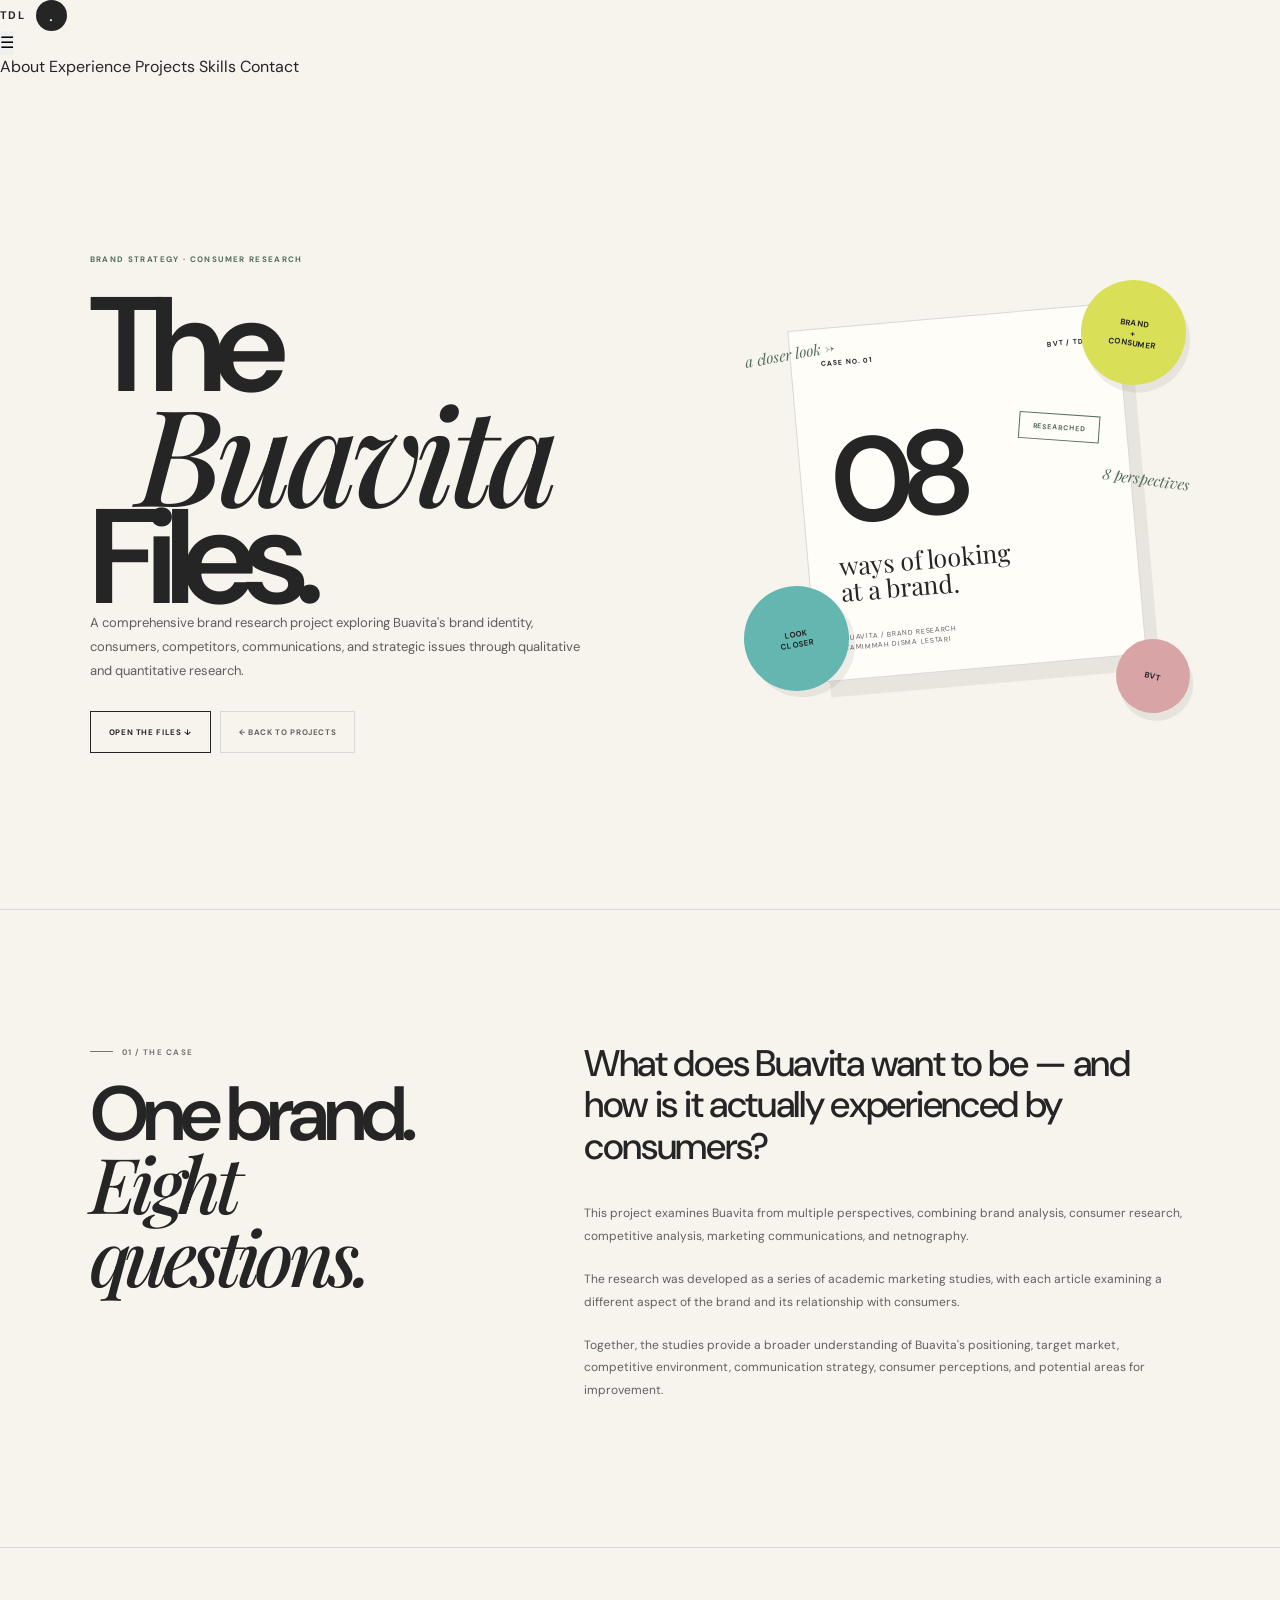
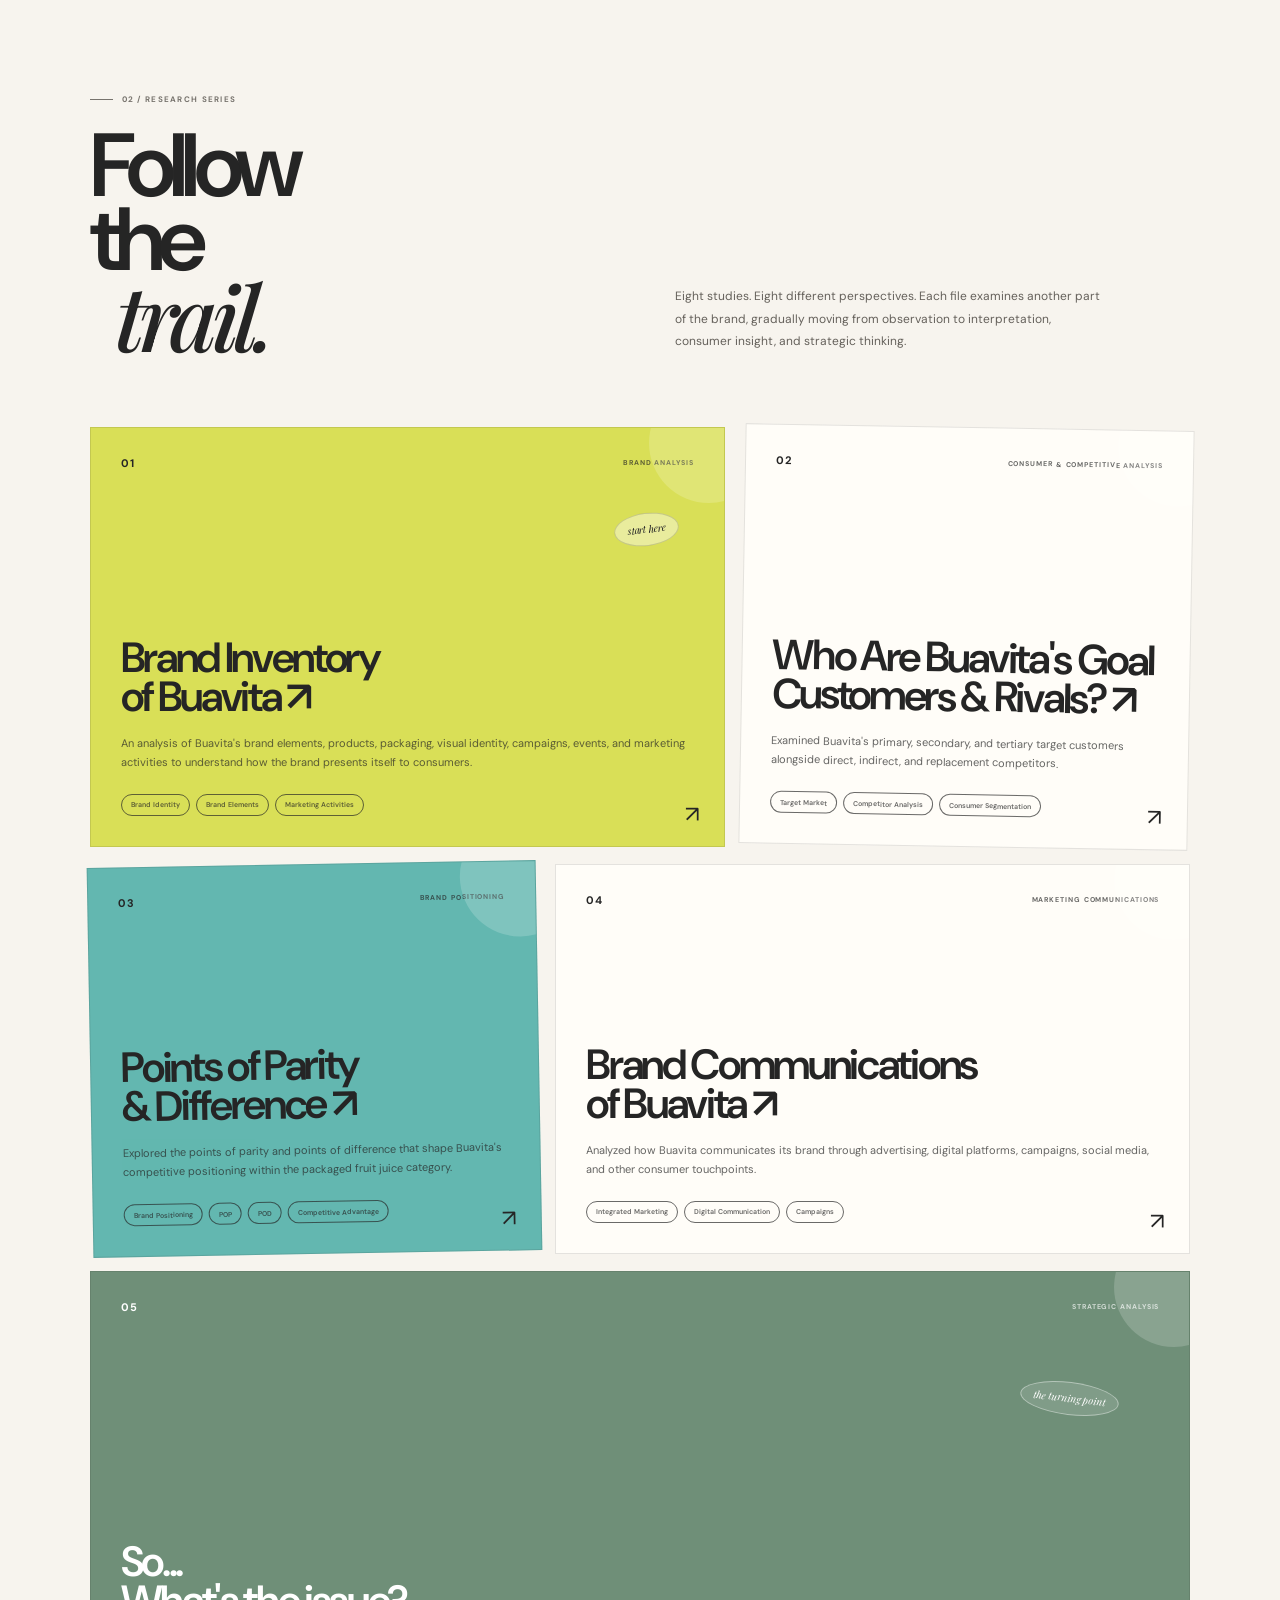
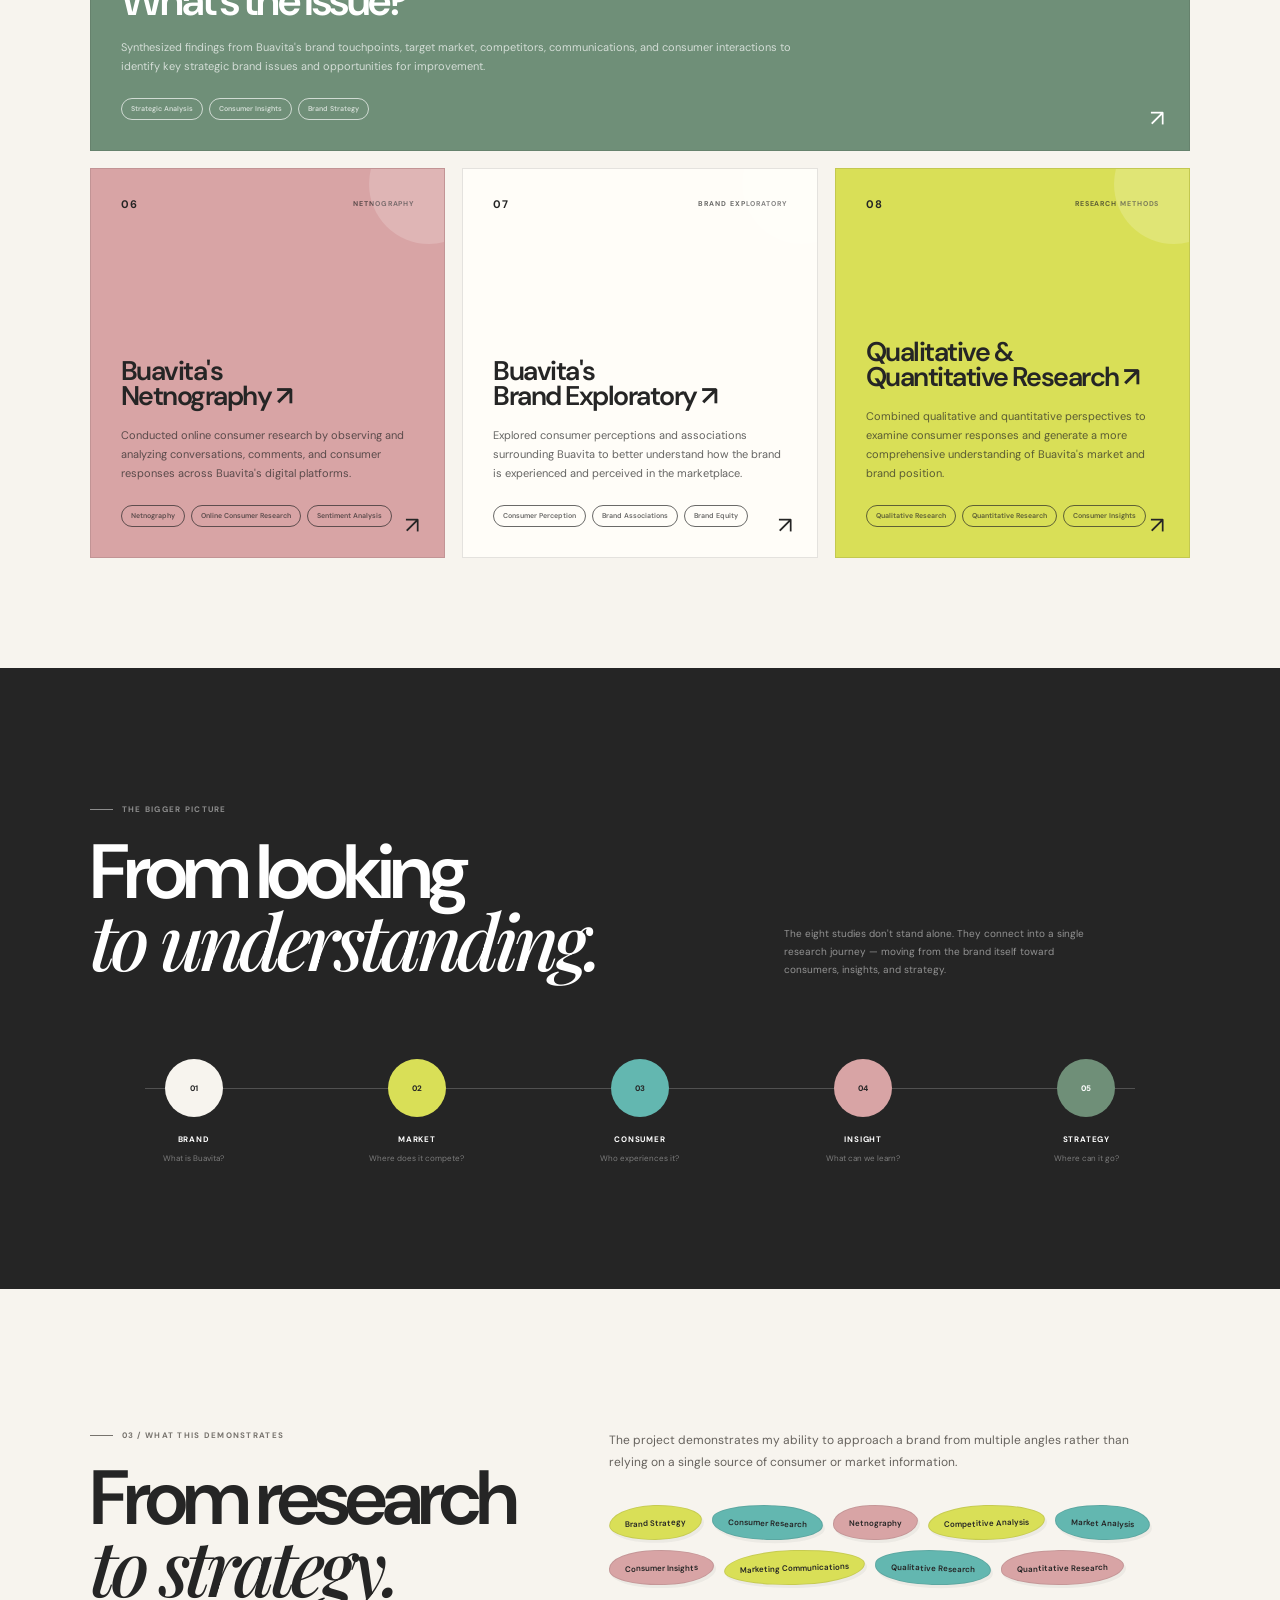
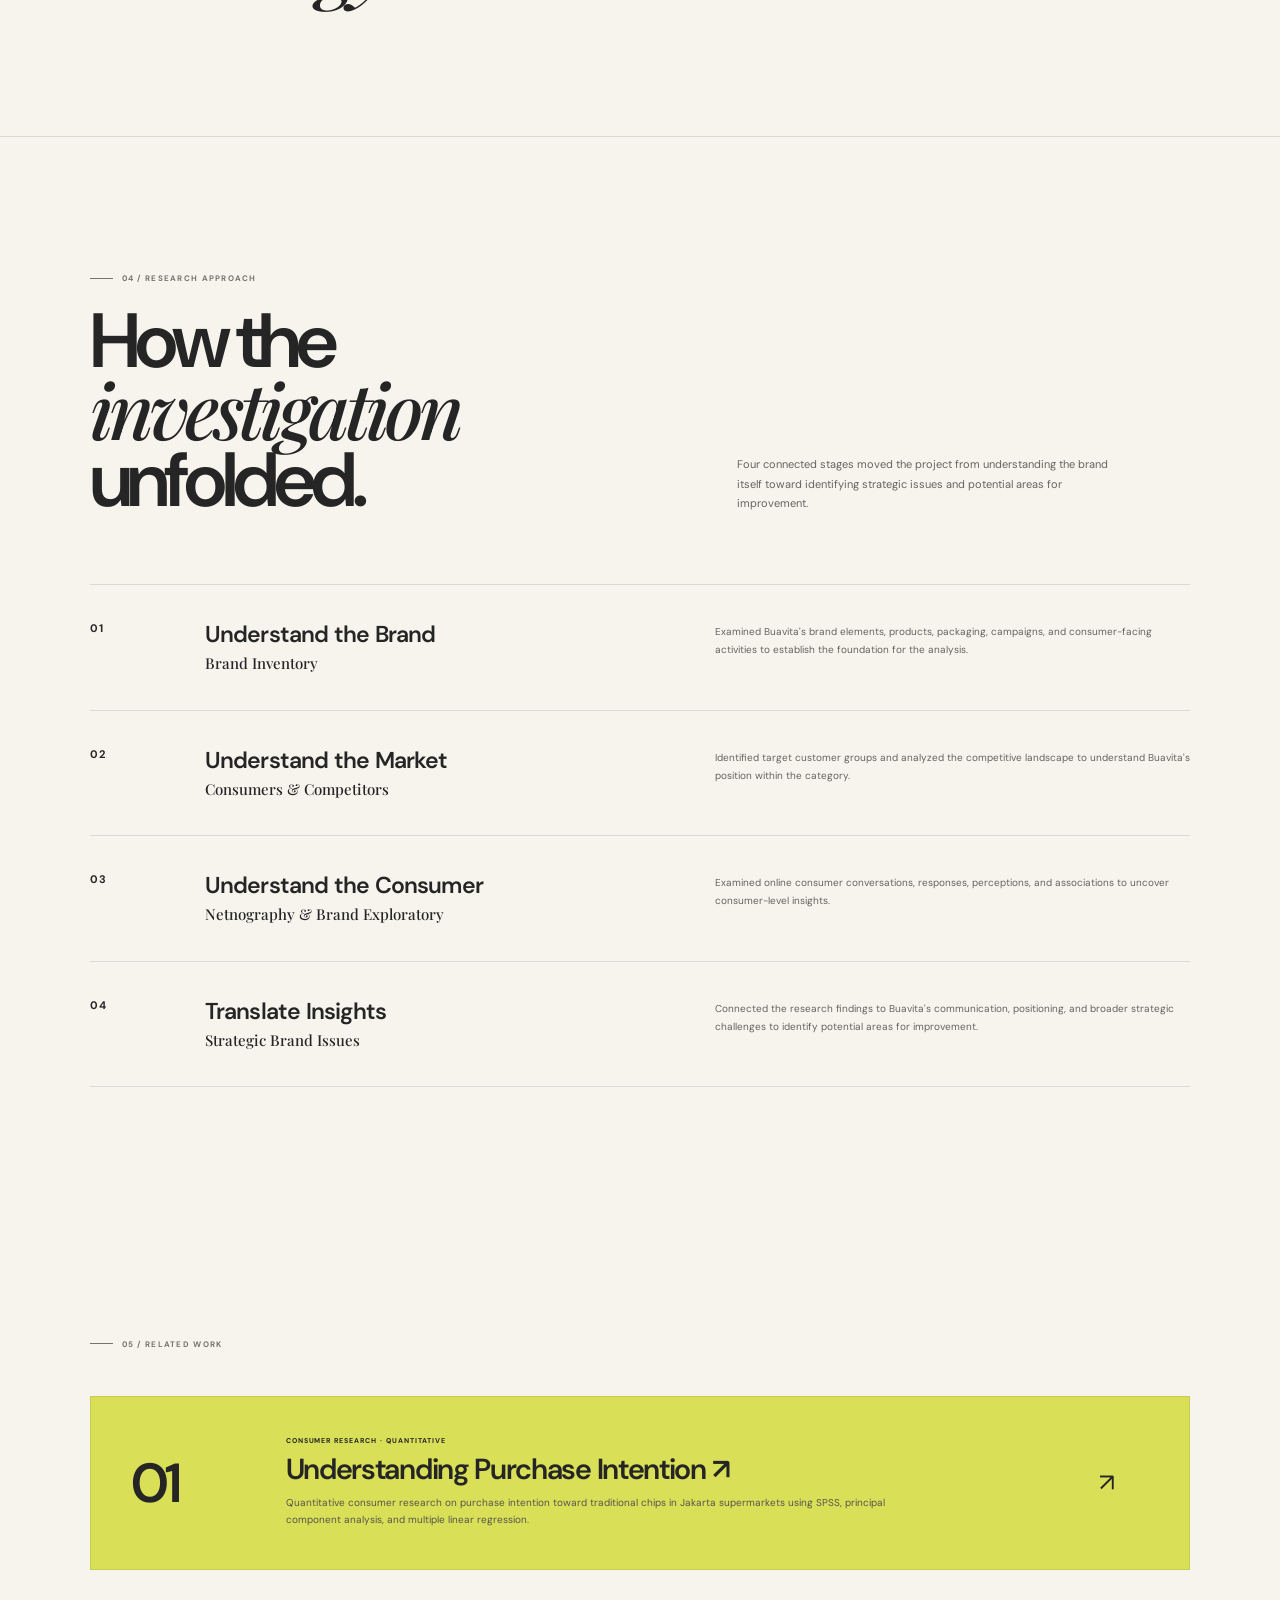
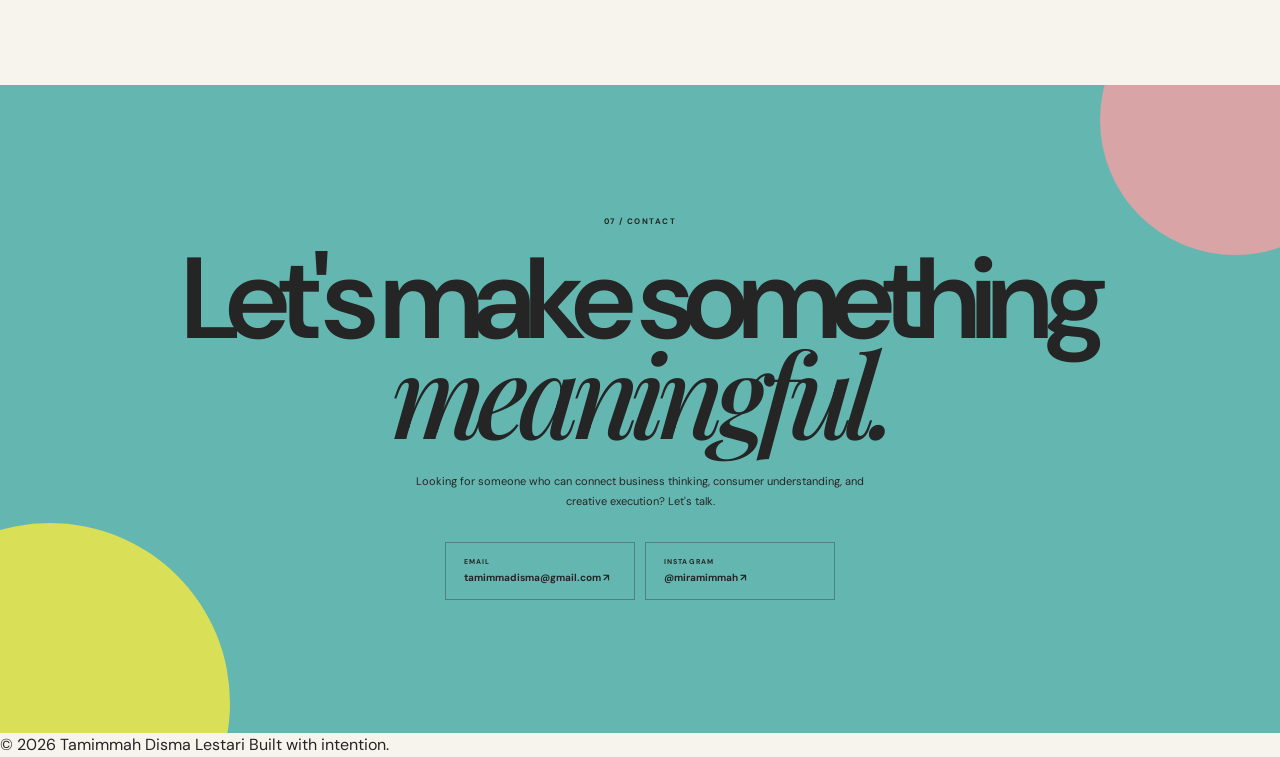
==== commit ca1add01: "Update buavita.html" ====
--- a/buavita.html
+++ b/buavita.html
@@ -547,75 +547,55 @@
         8px 12px 0 rgba(37,37,37,.07);
     }
 
-
-    /* individual compositions */
-
     .bvt-file-card:nth-child(1) {
       grid-column: span 7;
-
       background: var(--bvt-yellow);
-
       min-height: 420px;
     }
 
     .bvt-file-card:nth-child(2) {
       grid-column: span 5;
-
       background: #fffdf8;
-
       transform: rotate(1deg);
     }
 
     .bvt-file-card:nth-child(3) {
       grid-column: span 5;
-
       background: var(--bvt-turquoise);
-
       transform: rotate(-1deg);
     }
 
     .bvt-file-card:nth-child(4) {
       grid-column: span 7;
-
       background: #fffdf8;
     }
 
     .bvt-file-card:nth-child(5) {
       grid-column: span 12;
-
       min-height: 480px;
-
       background: var(--bvt-green);
-
       color: white;
     }
 
     .bvt-file-card:nth-child(6) {
       grid-column: span 4;
-
       background: var(--bvt-pink);
     }
 
     .bvt-file-card:nth-child(7) {
       grid-column: span 4;
-
       background: #fffdf8;
     }
 
     .bvt-file-card:nth-child(8) {
       grid-column: span 4;
-
       background: var(--bvt-yellow);
     }
-
-
-    /* card content */
 
     .bvt-file-top {
       display: flex;
       justify-content: space-between;
       align-items: flex-start;
-
       gap: 20px;
     }
 
@@ -704,8 +684,7 @@
       font-size: 23px;
       line-height: 1;
 
-      transition:
-        transform .25s ease;
+      transition: transform .25s ease;
     }
 
     .bvt-file-card:hover .bvt-file-arrow {
@@ -1307,15 +1286,54 @@
       line-height: 1.8;
     }
 
-    .bvt-email {
-      display: inline-flex;
-
-      padding-bottom: 6px;
-
-      border-bottom: 1px solid var(--bvt-charcoal);
-
+    /* CONTACT LINKS */
+
+    .bvt-contact-links {
+      display: flex;
+      justify-content: center;
+      flex-wrap: wrap;
+      gap: 10px;
+
+      margin-top: 30px;
+    }
+
+    .bvt-contact-link {
+      display: flex;
+      flex-direction: column;
+      align-items: flex-start;
+      gap: 7px;
+
+      min-width: 190px;
+
+      padding: 15px 18px;
+
+      border: 1px solid rgba(37,37,37,.35);
+
+      text-align: left;
+
+      transition:
+        transform .25s ease,
+        background .25s ease;
+    }
+
+    .bvt-contact-link:hover {
+      transform: translateY(-4px);
+
+      background: rgba(255,255,255,.18);
+    }
+
+    .bvt-contact-link span {
+      font-size: 7px;
+      line-height: 1;
+
+      font-weight: 700;
+      letter-spacing: .16em;
+    }
+
+    .bvt-contact-link strong {
       font-size: 10px;
-      line-height: 1;
+      line-height: 1.2;
+
       font-weight: 700;
     }
 
@@ -1496,6 +1514,16 @@
         min-height: 65vh;
       }
 
+      .bvt-contact-links {
+        flex-direction: column;
+        align-items: stretch;
+      }
+
+      .bvt-contact-link {
+        width: 100%;
+        min-width: 0;
+      }
+
       .bvt-sticker {
         transform: scale(.78);
       }
@@ -1637,8 +1665,6 @@
       </div>
 
 
-      <!-- CASE FILE VISUAL -->
-
       <div
         class="bvt-hero-visual"
         aria-hidden="true"
@@ -1721,7 +1747,6 @@
     <section class="bvt-overview">
 
       <div class="bvt-overview-grid">
-
 
         <div class="bvt-overview-title">
 
@@ -1808,10 +1833,6 @@
       <div class="bvt-files-grid">
 
 
-        <!-- ===================================================
-             FILE 01
-             =================================================== -->
-
         <a
           class="bvt-file-card"
           href="https://tamimmah-disma.medium.com/brand-inventory-of-buavita-a9347f192b35"
@@ -1877,10 +1898,6 @@
         </a>
 
 
-        <!-- ===================================================
-             FILE 02
-             =================================================== -->
-
         <a
           class="bvt-file-card"
           href="https://tamimmah-disma.medium.com/who-are-buavita-s-goal-customers-and-rivals-48ff3c3909b0"
@@ -1940,10 +1957,6 @@
         </a>
 
 
-        <!-- ===================================================
-             FILE 03
-             =================================================== -->
-
         <a
           class="bvt-file-card"
           href="https://tamimmah-disma.medium.com/buavita-s-point-of-parities-and-diversities-c2ceabd9a7ab"
@@ -2007,10 +2020,6 @@
         </a>
 
 
-        <!-- ===================================================
-             FILE 04
-             =================================================== -->
-
         <a
           class="bvt-file-card"
           href="https://tamimmah-disma.medium.com/brand-communications-of-buavita-9f6d4746de29"
@@ -2070,10 +2079,6 @@
         </a>
 
 
-        <!-- ===================================================
-             FILE 05 — TURNING POINT
-             =================================================== -->
-
         <a
           class="bvt-file-card"
           href="https://tamimmah-disma.medium.com/brand-issue-of-buavita-b6153f0d9387"
@@ -2139,10 +2144,6 @@
         </a>
 
 
-        <!-- ===================================================
-             FILE 06
-             =================================================== -->
-
         <a
           class="bvt-file-card"
           href="https://tamimmah-disma.medium.com/buavitas-netnography-61ecbf5b9eec"
@@ -2202,10 +2203,6 @@
         </a>
 
 
-        <!-- ===================================================
-             FILE 07
-             =================================================== -->
-
         <a
           class="bvt-file-card"
           href="https://tamimmah-disma.medium.com/buavitas-brand-exploratory-178ee6244a86"
@@ -2265,10 +2262,6 @@
         </a>
 
 
-        <!-- ===================================================
-             FILE 08
-             =================================================== -->
-
         <a
           class="bvt-file-card"
           href="https://tamimmah-disma.medium.com/nethnography-qualitative-quantitative-research-of-buavita-6ca28031c7a3"
@@ -2367,7 +2360,6 @@
 
       <div class="bvt-map-line">
 
-
         <div class="bvt-map-step">
 
           <div class="bvt-map-dot">
@@ -2451,7 +2443,6 @@
           </div>
 
         </div>
-
 
       </div>
 
@@ -2465,7 +2456,6 @@
     <section class="bvt-capabilities">
 
       <div class="bvt-cap-grid">
-
 
         <div class="bvt-cap-title">
 
@@ -2571,7 +2561,6 @@
 
       <div class="bvt-approach-list">
 
-
         <article class="bvt-approach-item">
 
           <span class="bvt-approach-number">
@@ -2678,7 +2667,6 @@
           </p>
 
         </article>
-
 
       </div>
 
@@ -2749,26 +2737,52 @@
       <div class="bvt-contact-inner">
 
         <span class="bvt-contact-label">
-          06 / Contact
+          07 / Contact
         </span>
 
         <h2>
-          Have an idea?
-          <em>Let's talk.</em>
+          Let's make something
+          <em>meaningful.</em>
         </h2>
 
         <p>
-          Open to opportunities involving marketing,
-          consumer insights, business development,
-          and related projects.
+          Looking for someone who can connect business thinking,
+          consumer understanding, and creative execution? Let's talk.
         </p>
 
-        <a
-          class="bvt-email"
-          href="mailto:your.email@example.com"
-        >
-          your.email@example.com ↗
-        </a>
+
+        <div class="bvt-contact-links">
+
+          <a
+            class="bvt-contact-link"
+            href="mailto:tamimmadisma@gmail.com"
+          >
+            <span>
+              EMAIL
+            </span>
+
+            <strong>
+              tamimmadisma@gmail.com ↗
+            </strong>
+          </a>
+
+
+          <a
+            class="bvt-contact-link"
+            href="https://www.instagram.com/miramimmah/"
+            target="_blank"
+            rel="noopener noreferrer"
+          >
+            <span>
+              INSTAGRAM
+            </span>
+
+            <strong>
+              @miramimmah ↗
+            </strong>
+          </a>
+
+        </div>
 
       </div>
 
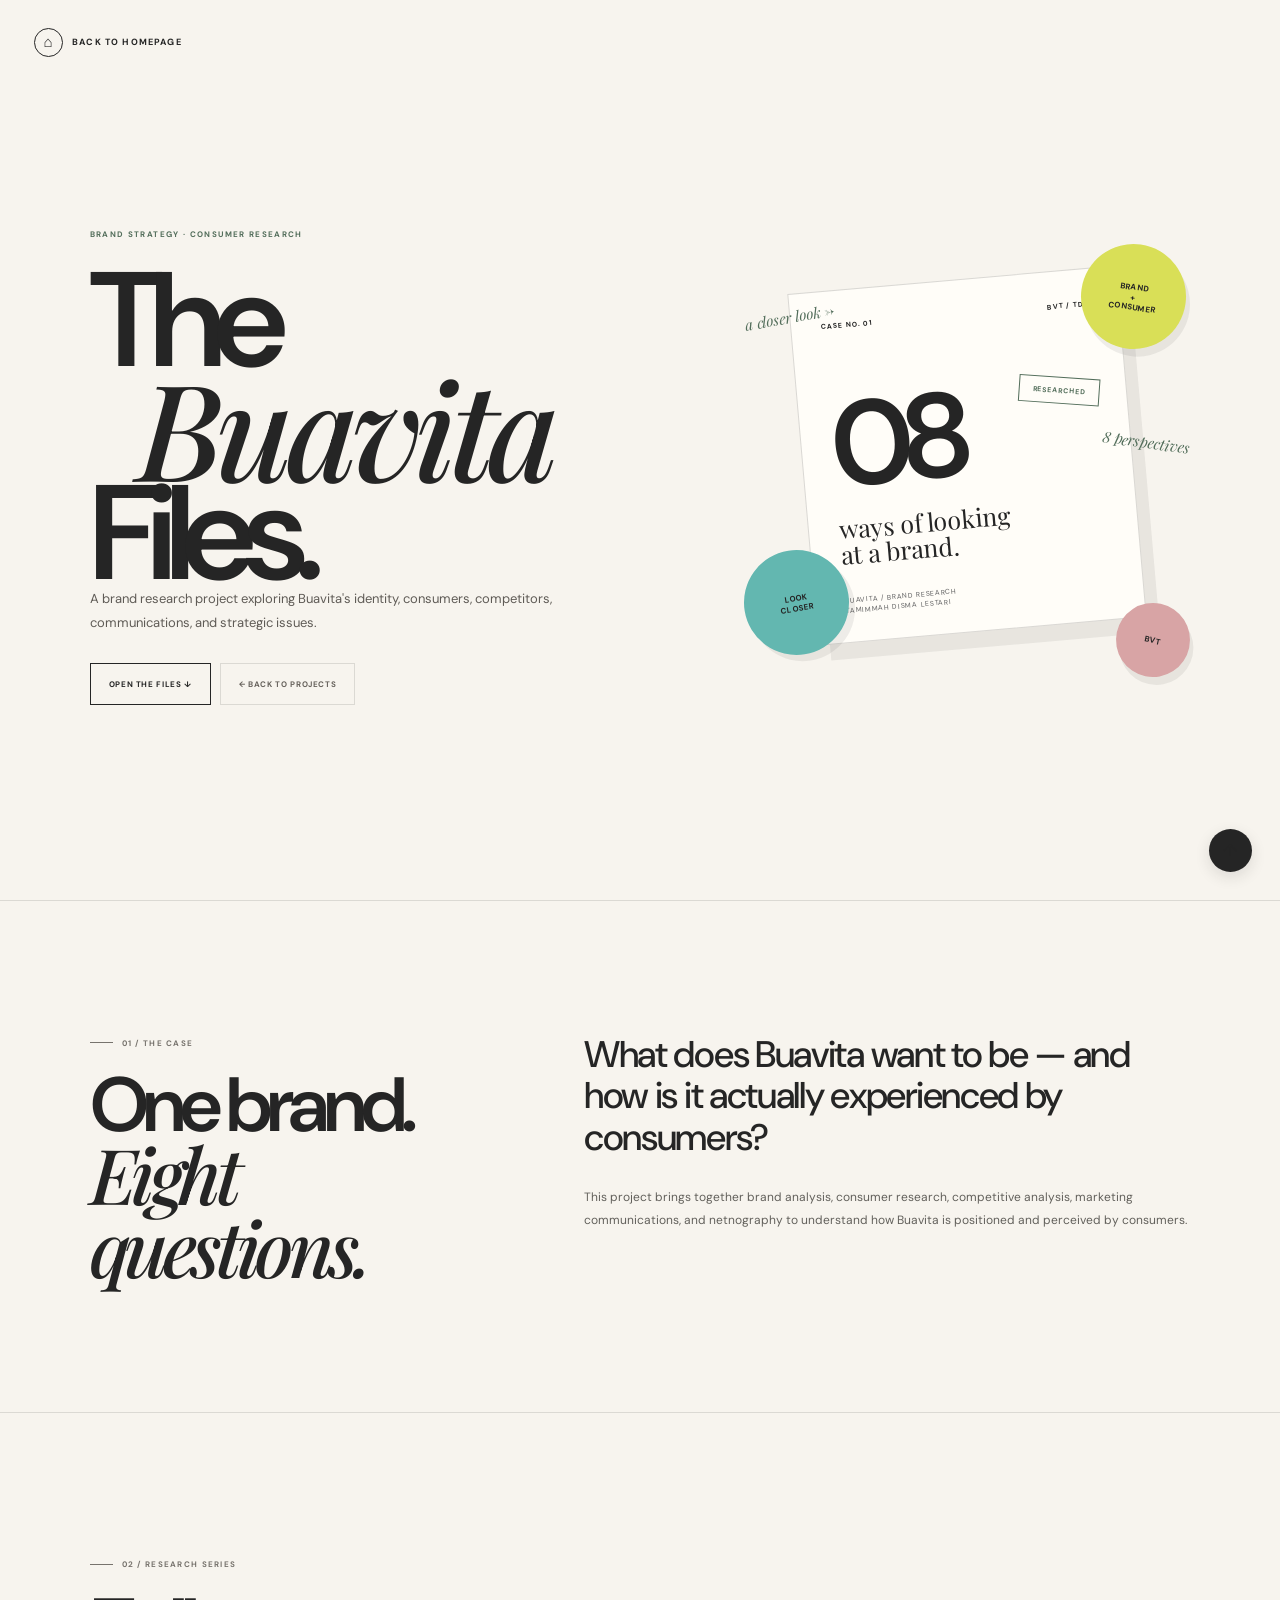
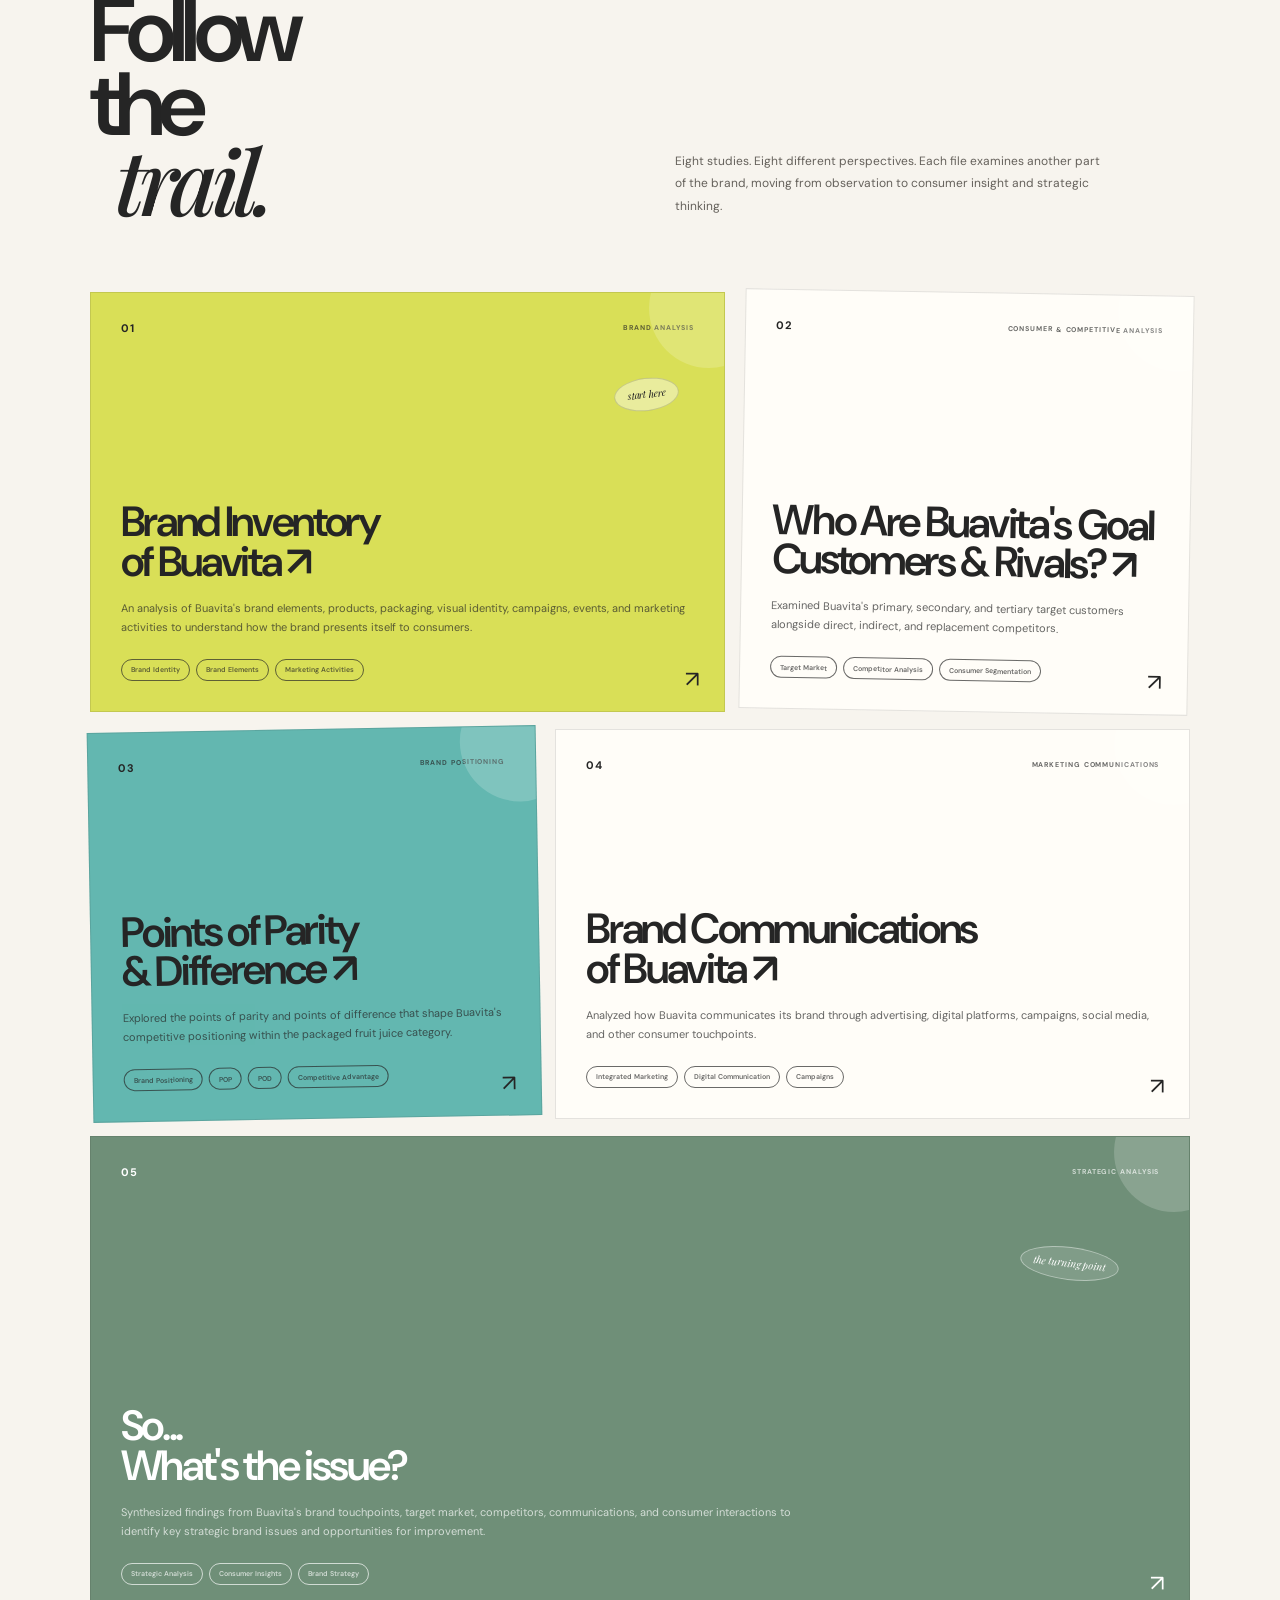
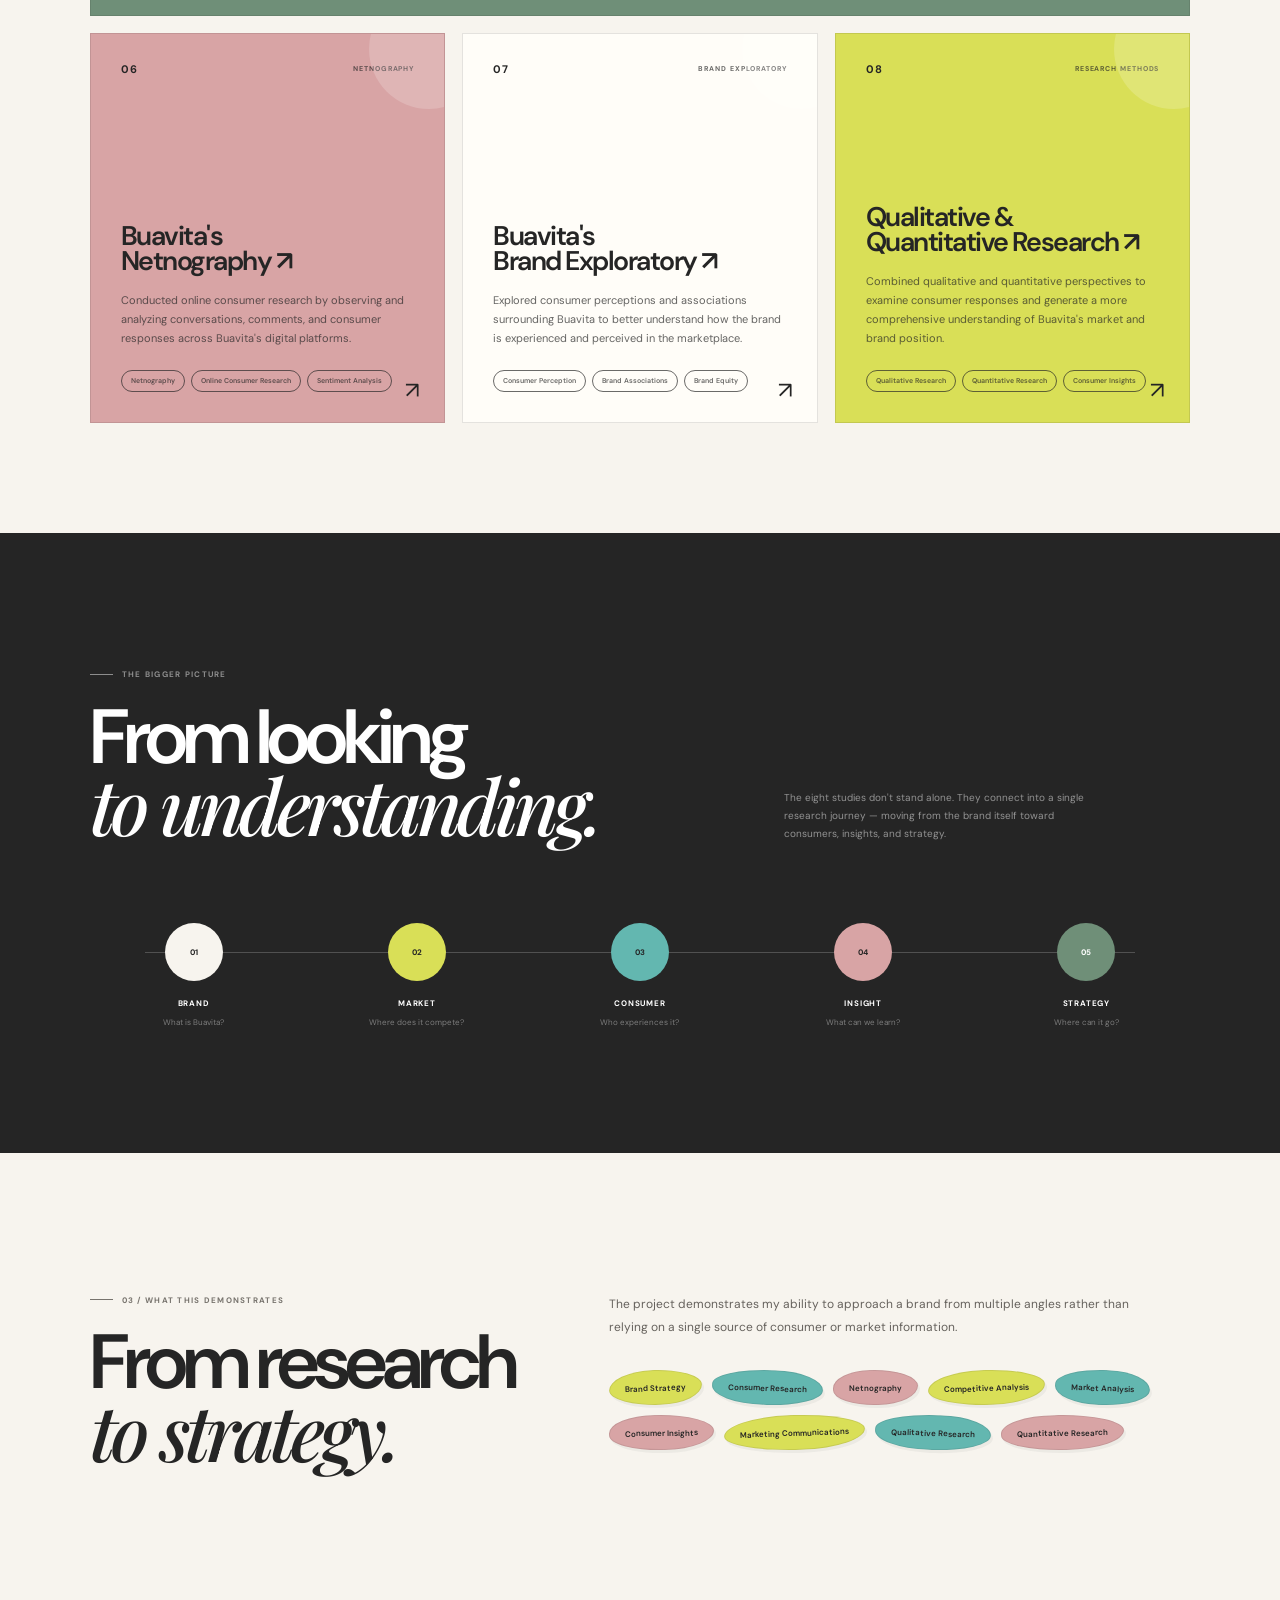
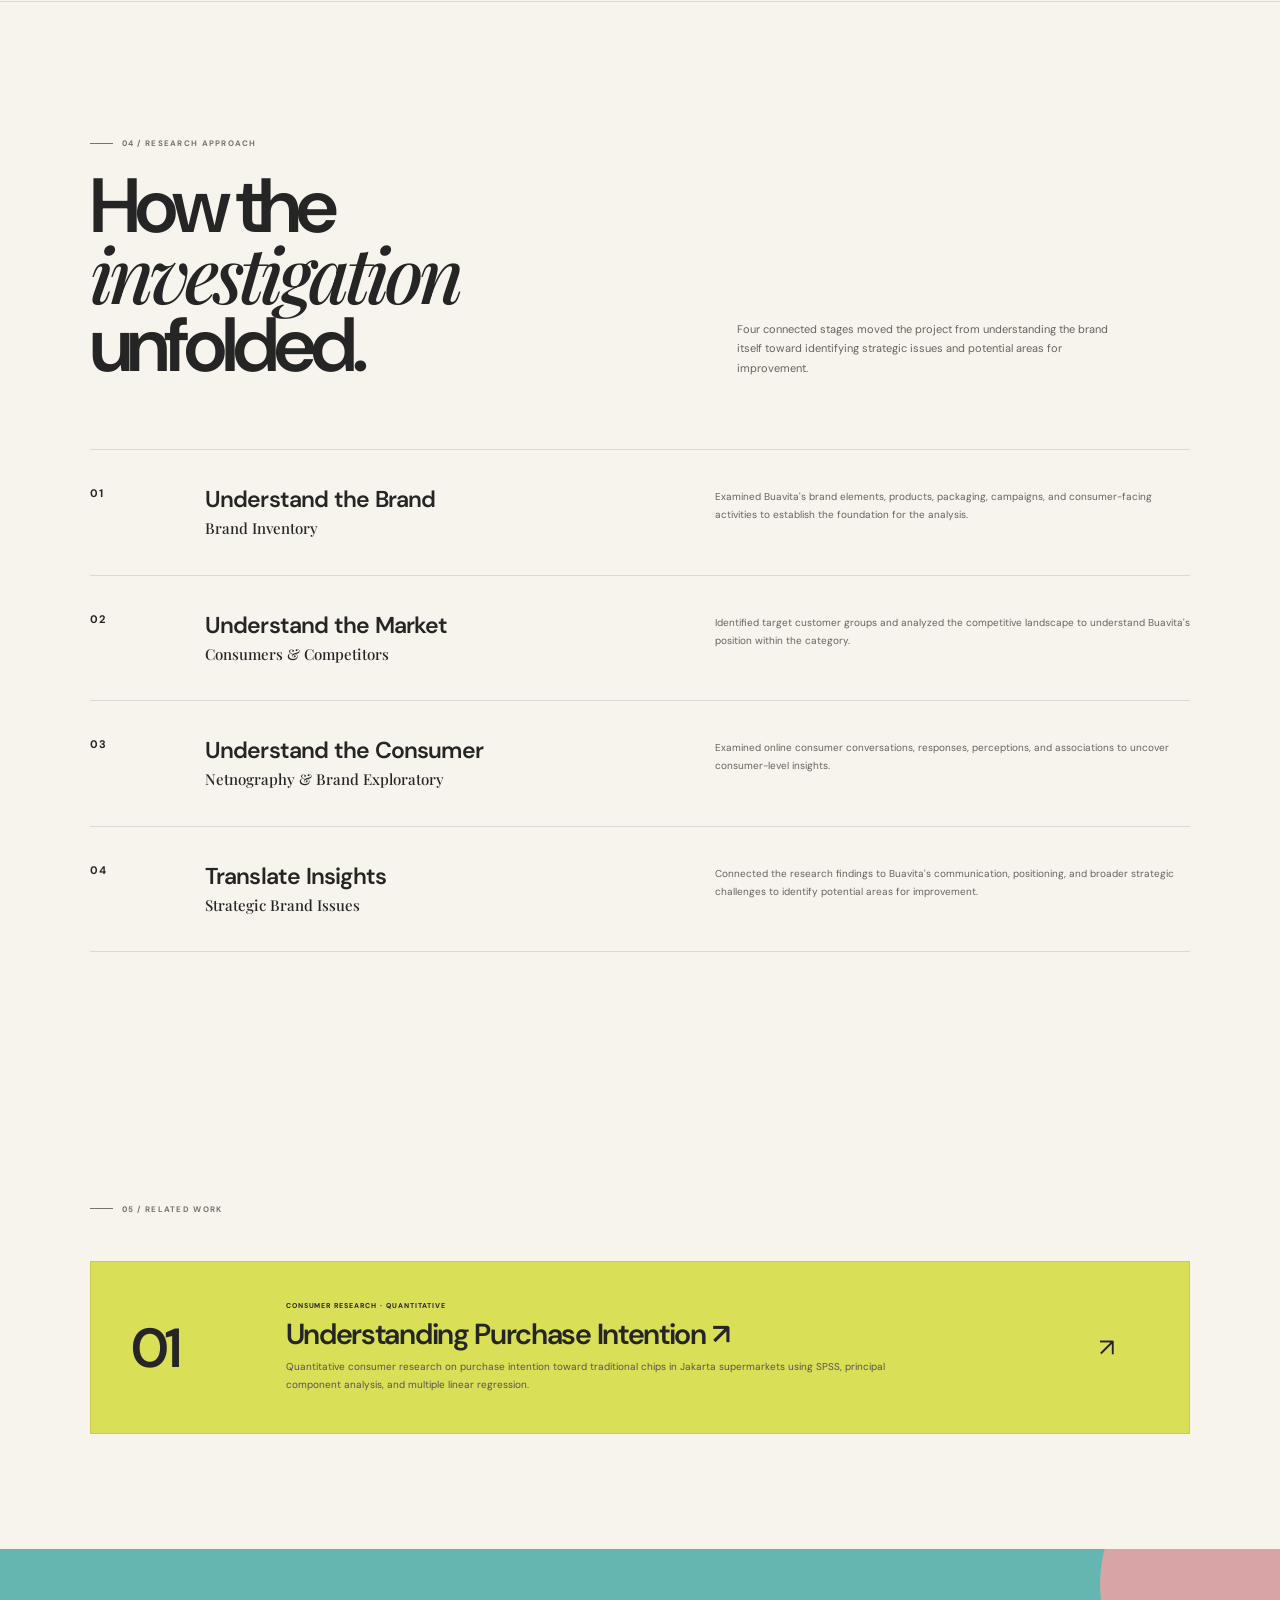
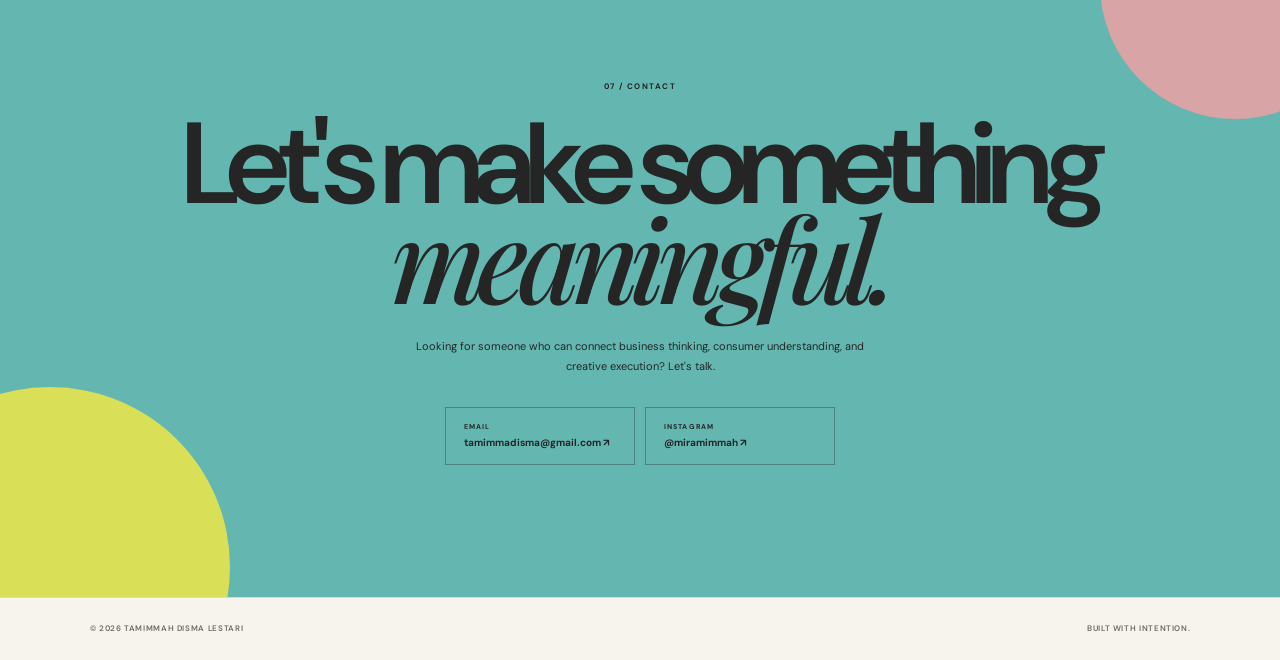
==== commit dd495b0b: "Update buavita.html" ====
--- a/buavita.html
+++ b/buavita.html
@@ -15,6 +15,7 @@
     rel="stylesheet"
   >
 
+  <!-- KEEP YOUR MAIN WEBSITE CSS -->
   <link rel="stylesheet" href="style.css">
 
   <style>
@@ -82,20 +83,122 @@
 
 
     /* =========================================================
+       BACK TO HOMEPAGE
+       ========================================================= */
+
+    .bvt-home {
+      position: absolute;
+
+      top: 28px;
+      left: 34px;
+
+      z-index: 50;
+
+      display: inline-flex;
+      align-items: center;
+      gap: 9px;
+
+      color: var(--bvt-charcoal);
+
+      font-family: var(--sans);
+      font-size: 9px;
+      line-height: 1;
+      font-weight: 700;
+      letter-spacing: .13em;
+      text-transform: uppercase;
+
+      transition: opacity .25s ease;
+    }
+
+    .bvt-home:hover {
+      opacity: .6;
+    }
+
+    .bvt-home-icon {
+      display: inline-flex;
+      align-items: center;
+      justify-content: center;
+
+      width: 29px;
+      height: 29px;
+
+      border: 1px solid var(--bvt-charcoal);
+      border-radius: 50%;
+
+      font-size: 15px;
+      line-height: 1;
+
+      transition:
+        transform .25s ease,
+        background .25s ease,
+        color .25s ease;
+    }
+
+    .bvt-home:hover .bvt-home-icon {
+      transform: translateY(-2px);
+
+      background: var(--bvt-charcoal);
+      color: var(--bvt-cream);
+    }
+
+
+    /* =========================================================
+       BACK TO TOP
+       ========================================================= */
+
+    .bvt-top {
+      position: fixed;
+
+      right: 28px;
+      bottom: 28px;
+
+      z-index: 100;
+
+      width: 43px;
+      height: 43px;
+
+      display: flex;
+      align-items: center;
+      justify-content: center;
+
+      border-radius: 50%;
+
+      background: var(--bvt-charcoal);
+      color: var(--bvt-cream);
+
+      font-family: var(--sans);
+      font-size: 17px;
+      line-height: 1;
+
+      box-shadow: 0 5px 15px rgba(37,37,37,.12);
+
+      transition:
+        transform .25s ease,
+        opacity .25s ease;
+    }
+
+    .bvt-top:hover {
+      transform: translateY(-4px);
+    }
+
+
+    /* =========================================================
        HERO
        ========================================================= */
 
     .bvt-hero {
       position: relative;
 
-      min-height: calc(100vh - 70px);
+      min-height: 100vh;
 
       display: grid;
       grid-template-columns: minmax(0, 1.15fr) minmax(340px, .85fr);
+
       align-items: center;
+
       gap: 50px;
 
-      padding: 100px 7vw 90px;
+      padding: 115px 7vw 90px;
 
       overflow: hidden;
     }
@@ -140,13 +243,14 @@
 
       font-family: var(--serif);
       font-weight: 500;
+
       letter-spacing: -.055em;
     }
 
     .bvt-hero-description {
       max-width: 510px;
 
-      margin: 45px 0 28px;
+      margin: 42px 0 28px;
 
       font-family: var(--sans);
       font-size: 13px;
@@ -158,6 +262,7 @@
     .bvt-hero-actions {
       display: flex;
       flex-wrap: wrap;
+
       gap: 9px;
     }
 
@@ -211,6 +316,7 @@
       position: relative;
 
       width: min(100%, 470px);
+
       aspect-ratio: 1 / 1;
 
       margin: auto;
@@ -400,8 +506,11 @@
 
     .bvt-overview-grid {
       display: grid;
+
       grid-template-columns: .8fr 1.2fr;
+
       gap: 90px;
+
       align-items: start;
     }
 
@@ -430,10 +539,12 @@
       padding-top: 8px;
     }
 
+    /* SHORTENED INTRO */
+
     .bvt-big-question {
       max-width: 650px;
 
-      margin: 0 0 35px;
+      margin: 0 0 28px;
 
       font-family: var(--sans);
       font-size: clamp(22px, 3vw, 37px);
@@ -466,7 +577,9 @@
 
     .bvt-research-heading {
       display: grid;
+
       grid-template-columns: 1fr 1fr;
+
       gap: 70px;
 
       margin-bottom: 75px;
@@ -549,46 +662,59 @@
 
     .bvt-file-card:nth-child(1) {
       grid-column: span 7;
+
       background: var(--bvt-yellow);
+
       min-height: 420px;
     }
 
     .bvt-file-card:nth-child(2) {
       grid-column: span 5;
+
       background: #fffdf8;
+
       transform: rotate(1deg);
     }
 
     .bvt-file-card:nth-child(3) {
       grid-column: span 5;
+
       background: var(--bvt-turquoise);
+
       transform: rotate(-1deg);
     }
 
     .bvt-file-card:nth-child(4) {
       grid-column: span 7;
+
       background: #fffdf8;
     }
 
     .bvt-file-card:nth-child(5) {
       grid-column: span 12;
+
       min-height: 480px;
+
       background: var(--bvt-green);
+
       color: white;
     }
 
     .bvt-file-card:nth-child(6) {
       grid-column: span 4;
+
       background: var(--bvt-pink);
     }
 
     .bvt-file-card:nth-child(7) {
       grid-column: span 4;
+
       background: #fffdf8;
     }
 
     .bvt-file-card:nth-child(8) {
       grid-column: span 4;
+
       background: var(--bvt-yellow);
     }
 
@@ -596,6 +722,7 @@
       display: flex;
       justify-content: space-between;
       align-items: flex-start;
+
       gap: 20px;
     }
 
@@ -654,6 +781,7 @@
     .bvt-tags {
       display: flex;
       flex-wrap: wrap;
+
       gap: 6px;
     }
 
@@ -759,8 +887,11 @@
 
     .bvt-map-header {
       display: grid;
+
       grid-template-columns: 1fr .65fr;
+
       gap: 70px;
+
       align-items: end;
 
       margin-bottom: 80px;
@@ -802,7 +933,9 @@
       position: relative;
 
       display: grid;
+
       grid-template-columns: repeat(5, 1fr);
+
       gap: 15px;
 
       align-items: start;
@@ -824,6 +957,7 @@
 
     .bvt-map-step {
       position: relative;
+
       z-index: 2;
 
       display: flex;
@@ -866,6 +1000,7 @@
 
     .bvt-map-step:nth-child(5) .bvt-map-dot {
       background: var(--bvt-green);
+
       color: white;
     }
 
@@ -901,8 +1036,11 @@
 
     .bvt-cap-grid {
       display: grid;
+
       grid-template-columns: .85fr 1.15fr;
+
       gap: 90px;
+
       align-items: start;
     }
 
@@ -937,6 +1075,7 @@
     .bvt-skill-cloud {
       display: flex;
       flex-wrap: wrap;
+
       gap: 10px;
 
       margin-top: 32px;
@@ -1014,8 +1153,11 @@
 
     .bvt-approach-header {
       display: grid;
+
       grid-template-columns: 1fr .8fr;
+
       gap: 80px;
+
       align-items: end;
 
       margin-bottom: 70px;
@@ -1053,8 +1195,11 @@
 
     .bvt-approach-item {
       display: grid;
+
       grid-template-columns: 80px 1fr 1fr;
+
       gap: 35px;
+
       align-items: start;
 
       padding: 38px 0;
@@ -1120,8 +1265,11 @@
       position: relative;
 
       display: grid;
+
       grid-template-columns: 120px 1fr 50px;
+
       gap: 35px;
+
       align-items: center;
 
       margin-top: 45px;
@@ -1245,6 +1393,7 @@
 
     .bvt-contact-inner {
       position: relative;
+
       z-index: 2;
     }
 
@@ -1286,12 +1435,11 @@
       line-height: 1.8;
     }
 
-    /* CONTACT LINKS */
-
     .bvt-contact-links {
       display: flex;
       justify-content: center;
       flex-wrap: wrap;
+
       gap: 10px;
 
       margin-top: 30px;
@@ -1301,6 +1449,7 @@
       display: flex;
       flex-direction: column;
       align-items: flex-start;
+
       gap: 7px;
 
       min-width: 190px;
@@ -1339,6 +1488,34 @@
 
 
     /* =========================================================
+       FOOTER
+       ========================================================= */
+
+    .bvt-footer {
+      display: flex;
+      justify-content: space-between;
+      align-items: center;
+
+      gap: 20px;
+
+      padding: 25px 7vw;
+
+      background: var(--bvt-cream);
+
+      border-top: 1px solid var(--bvt-line);
+
+      font-family: var(--sans);
+      font-size: 8px;
+      line-height: 1.4;
+      font-weight: 600;
+      letter-spacing: .08em;
+      text-transform: uppercase;
+
+      color: #6d6963;
+    }
+
+
+    /* =========================================================
        RESPONSIVE
        ========================================================= */
 
@@ -1349,7 +1526,7 @@
 
         min-height: auto;
 
-        padding-top: 80px;
+        padding-top: 100px;
       }
 
       .bvt-hero-visual {
@@ -1420,6 +1597,24 @@
 
 
     @media (max-width: 620px) {
+
+      .bvt-home {
+        top: 20px;
+        left: 20px;
+      }
+
+      .bvt-home-icon {
+        width: 27px;
+        height: 27px;
+      }
+
+      .bvt-top {
+        right: 18px;
+        bottom: 18px;
+
+        width: 39px;
+        height: 39px;
+      }
 
       .bvt-hero,
       .bvt-overview,
@@ -1434,7 +1629,7 @@
       }
 
       .bvt-hero {
-        padding-top: 65px;
+        padding-top: 75px;
         padding-bottom: 70px;
       }
 
@@ -1544,6 +1739,14 @@
         transform:
           scale(.78)
           rotate(12deg);
+      }
+
+      .bvt-footer {
+        flex-direction: column;
+        align-items: flex-start;
+
+        padding-left: 6vw;
+        padding-right: 6vw;
       }
 
     }
@@ -1570,52 +1773,21 @@
 
 <body>
 
-<div class="bvt-page">
+<div class="bvt-page" id="top">
 
 
   <!-- =======================================================
-       HEADER
+       BACK TO HOMEPAGE
        ======================================================= -->
 
-  <header>
-
-    <a class="logo" href="index.html">
-      TDL<span>.</span>
-    </a>
-
-    <button
-      id="menu"
-      aria-label="Open menu"
-      aria-expanded="false"
-    >
-      ☰
-    </button>
-
-    <nav>
-
-      <a href="index.html#about">
-        About
-      </a>
-
-      <a href="index.html#experience">
-        Experience
-      </a>
-
-      <a href="index.html#projects">
-        Projects
-      </a>
-
-      <a href="index.html#skills">
-        Skills
-      </a>
-
-      <a href="index.html#contact">
-        Contact
-      </a>
-
-    </nav>
-
-  </header>
+  <a
+    class="bvt-home"
+    href="index.html"
+    aria-label="Back to homepage"
+  >
+    <span class="bvt-home-icon">⌂</span>
+    <span>Back to homepage</span>
+  </a>
 
 
   <!-- =======================================================
@@ -1639,9 +1811,8 @@
         </h1>
 
         <p class="bvt-hero-description">
-          A comprehensive brand research project exploring Buavita's
-          brand identity, consumers, competitors, communications,
-          and strategic issues through qualitative and quantitative research.
+          A brand research project exploring Buavita's identity,
+          consumers, competitors, communications, and strategic issues.
         </p>
 
         <div class="bvt-hero-actions">
@@ -1665,6 +1836,8 @@
       </div>
 
 
+      <!-- HERO VISUAL -->
+
       <div
         class="bvt-hero-visual"
         aria-hidden="true"
@@ -1744,7 +1917,10 @@
          OVERVIEW
          ======================================================= -->
 
-    <section class="bvt-overview">
+    <section
+      class="bvt-overview"
+      id="overview"
+    >
 
       <div class="bvt-overview-grid">
 
@@ -1770,22 +1946,11 @@
           </p>
 
           <p>
-            This project examines Buavita from multiple perspectives,
-            combining brand analysis, consumer research, competitive
-            analysis, marketing communications, and netnography.
-          </p>
-
-          <p>
-            The research was developed as a series of academic marketing
-            studies, with each article examining a different aspect of
-            the brand and its relationship with consumers.
-          </p>
-
-          <p>
-            Together, the studies provide a broader understanding of
-            Buavita's positioning, target market, competitive environment,
-            communication strategy, consumer perceptions, and potential
-            areas for improvement.
+            This project brings together brand analysis,
+            consumer research, competitive analysis,
+            marketing communications, and netnography
+            to understand how Buavita is positioned
+            and perceived by consumers.
           </p>
 
         </div>
@@ -1823,8 +1988,8 @@
         <p class="bvt-research-intro">
           Eight studies. Eight different perspectives.
           Each file examines another part of the brand,
-          gradually moving from observation to interpretation,
-          consumer insight, and strategic thinking.
+          moving from observation to consumer insight
+          and strategic thinking.
         </p>
 
       </div>
@@ -1832,6 +1997,8 @@
 
       <div class="bvt-files-grid">
 
+
+        <!-- FILE 01 -->
 
         <a
           class="bvt-file-card"
@@ -1898,6 +2065,8 @@
         </a>
 
 
+        <!-- FILE 02 -->
+
         <a
           class="bvt-file-card"
           href="https://tamimmah-disma.medium.com/who-are-buavita-s-goal-customers-and-rivals-48ff3c3909b0"
@@ -1957,6 +2126,8 @@
         </a>
 
 
+        <!-- FILE 03 -->
+
         <a
           class="bvt-file-card"
           href="https://tamimmah-disma.medium.com/buavita-s-point-of-parities-and-diversities-c2ceabd9a7ab"
@@ -2020,6 +2191,8 @@
         </a>
 
 
+        <!-- FILE 04 -->
+
         <a
           class="bvt-file-card"
           href="https://tamimmah-disma.medium.com/brand-communications-of-buavita-9f6d4746de29"
@@ -2079,6 +2252,8 @@
         </a>
 
 
+        <!-- FILE 05 -->
+
         <a
           class="bvt-file-card"
           href="https://tamimmah-disma.medium.com/brand-issue-of-buavita-b6153f0d9387"
@@ -2144,6 +2319,8 @@
         </a>
 
 
+        <!-- FILE 06 -->
+
         <a
           class="bvt-file-card"
           href="https://tamimmah-disma.medium.com/buavitas-netnography-61ecbf5b9eec"
@@ -2203,6 +2380,8 @@
         </a>
 
 
+        <!-- FILE 07 -->
+
         <a
           class="bvt-file-card"
           href="https://tamimmah-disma.medium.com/buavitas-brand-exploratory-178ee6244a86"
@@ -2262,6 +2441,8 @@
         </a>
 
 
+        <!-- FILE 08 -->
+
         <a
           class="bvt-file-card"
           href="https://tamimmah-disma.medium.com/nethnography-qualitative-quantitative-research-of-buavita-6ca28031c7a3"
@@ -2753,10 +2934,13 @@
 
         <div class="bvt-contact-links">
 
+          <!-- EMAIL -->
+
           <a
             class="bvt-contact-link"
             href="mailto:tamimmadisma@gmail.com"
           >
+
             <span>
               EMAIL
             </span>
@@ -2764,8 +2948,11 @@
             <strong>
               tamimmadisma@gmail.com ↗
             </strong>
+
           </a>
 
+
+          <!-- INSTAGRAM -->
 
           <a
             class="bvt-contact-link"
@@ -2773,6 +2960,7 @@
             target="_blank"
             rel="noopener noreferrer"
           >
+
             <span>
               INSTAGRAM
             </span>
@@ -2780,6 +2968,7 @@
             <strong>
               @miramimmah ↗
             </strong>
+
           </a>
 
         </div>
@@ -2795,9 +2984,11 @@
        FOOTER
        ======================================================= -->
 
-  <footer>
-
-    © 2026 Tamimmah Disma Lestari
+  <footer class="bvt-footer">
+
+    <span>
+      © 2026 Tamimmah Disma Lestari
+    </span>
 
     <span>
       Built with intention.
@@ -2806,6 +2997,21 @@
   </footer>
 
 
+  <!-- =======================================================
+       BACK TO TOP
+       ======================================================= -->
+
+  <a
+    href="#top"
+    class="bvt-top"
+    aria-label="Back to top"
+    title="Back to top"
+  >
+    ↑
+  </a>
+
+
+  <!-- MAIN WEBSITE JAVASCRIPT -->
   <script src="script.js"></script>
 
 </div>
